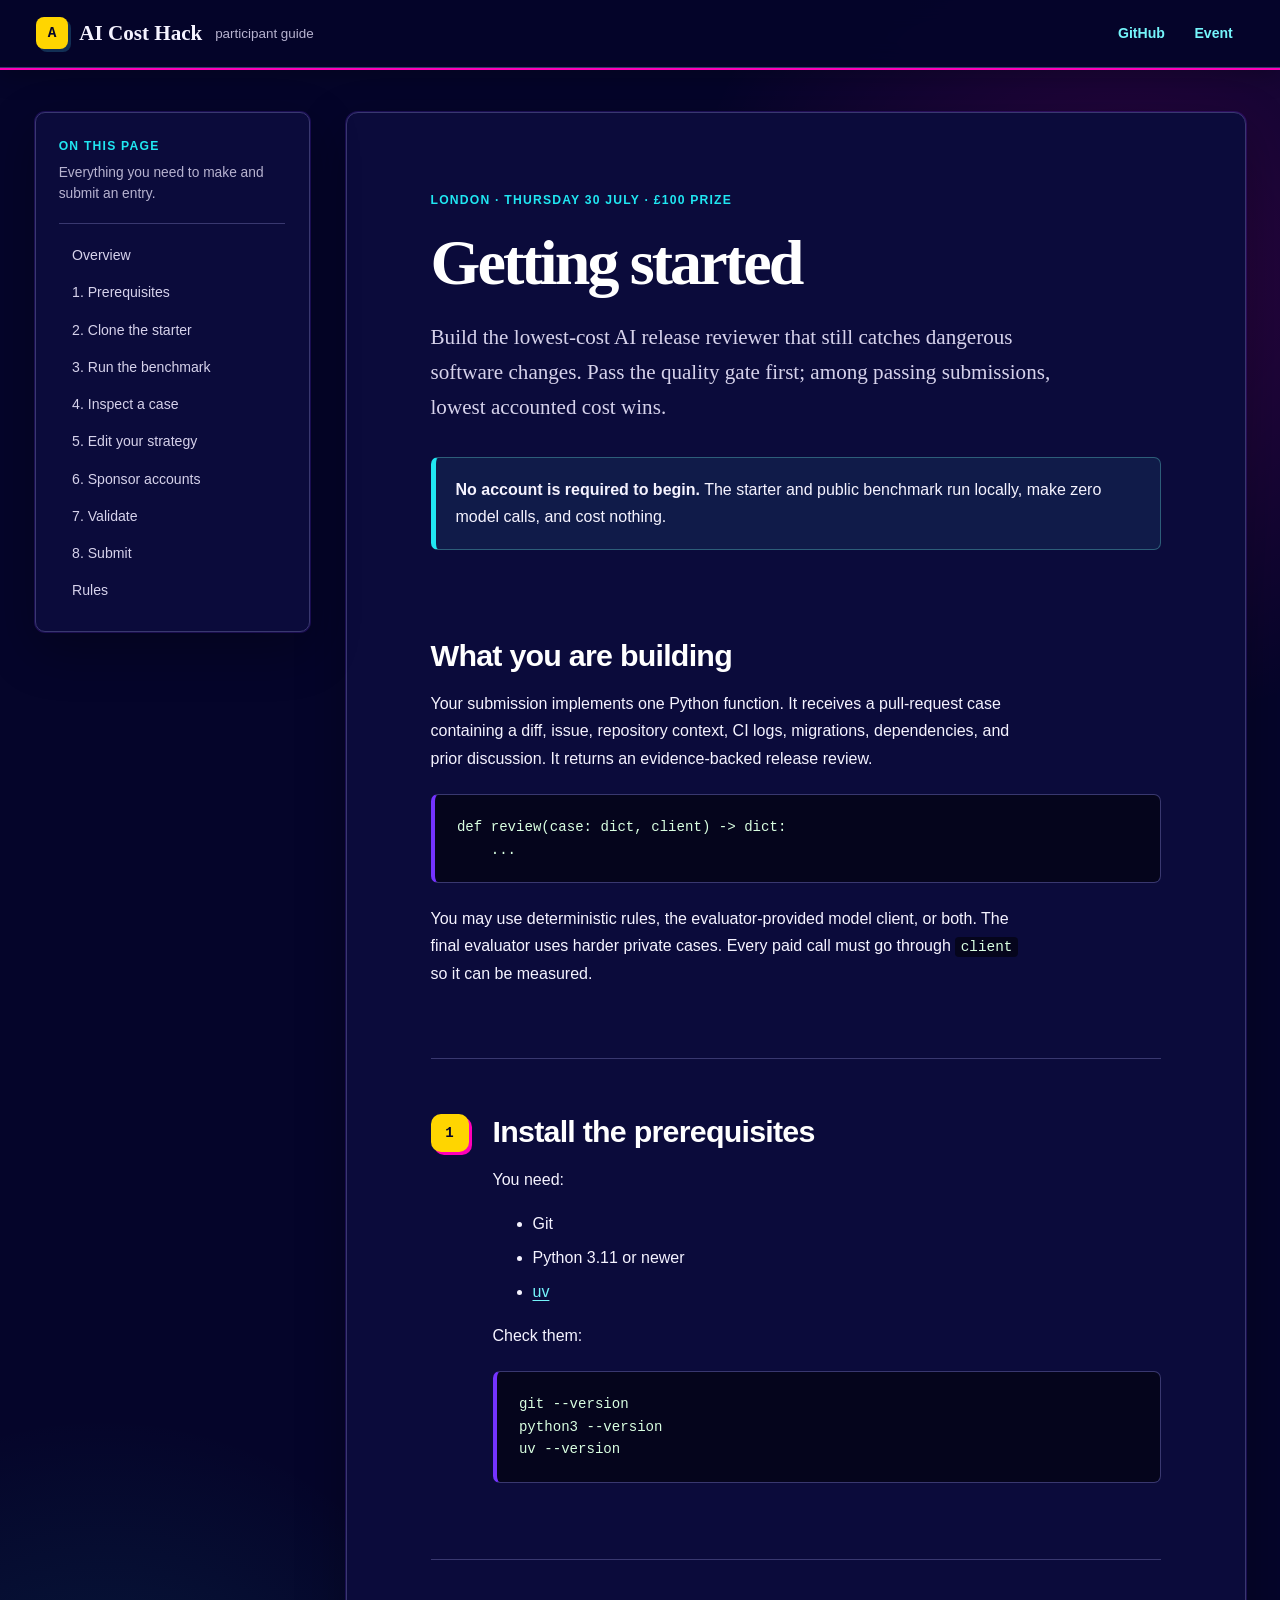
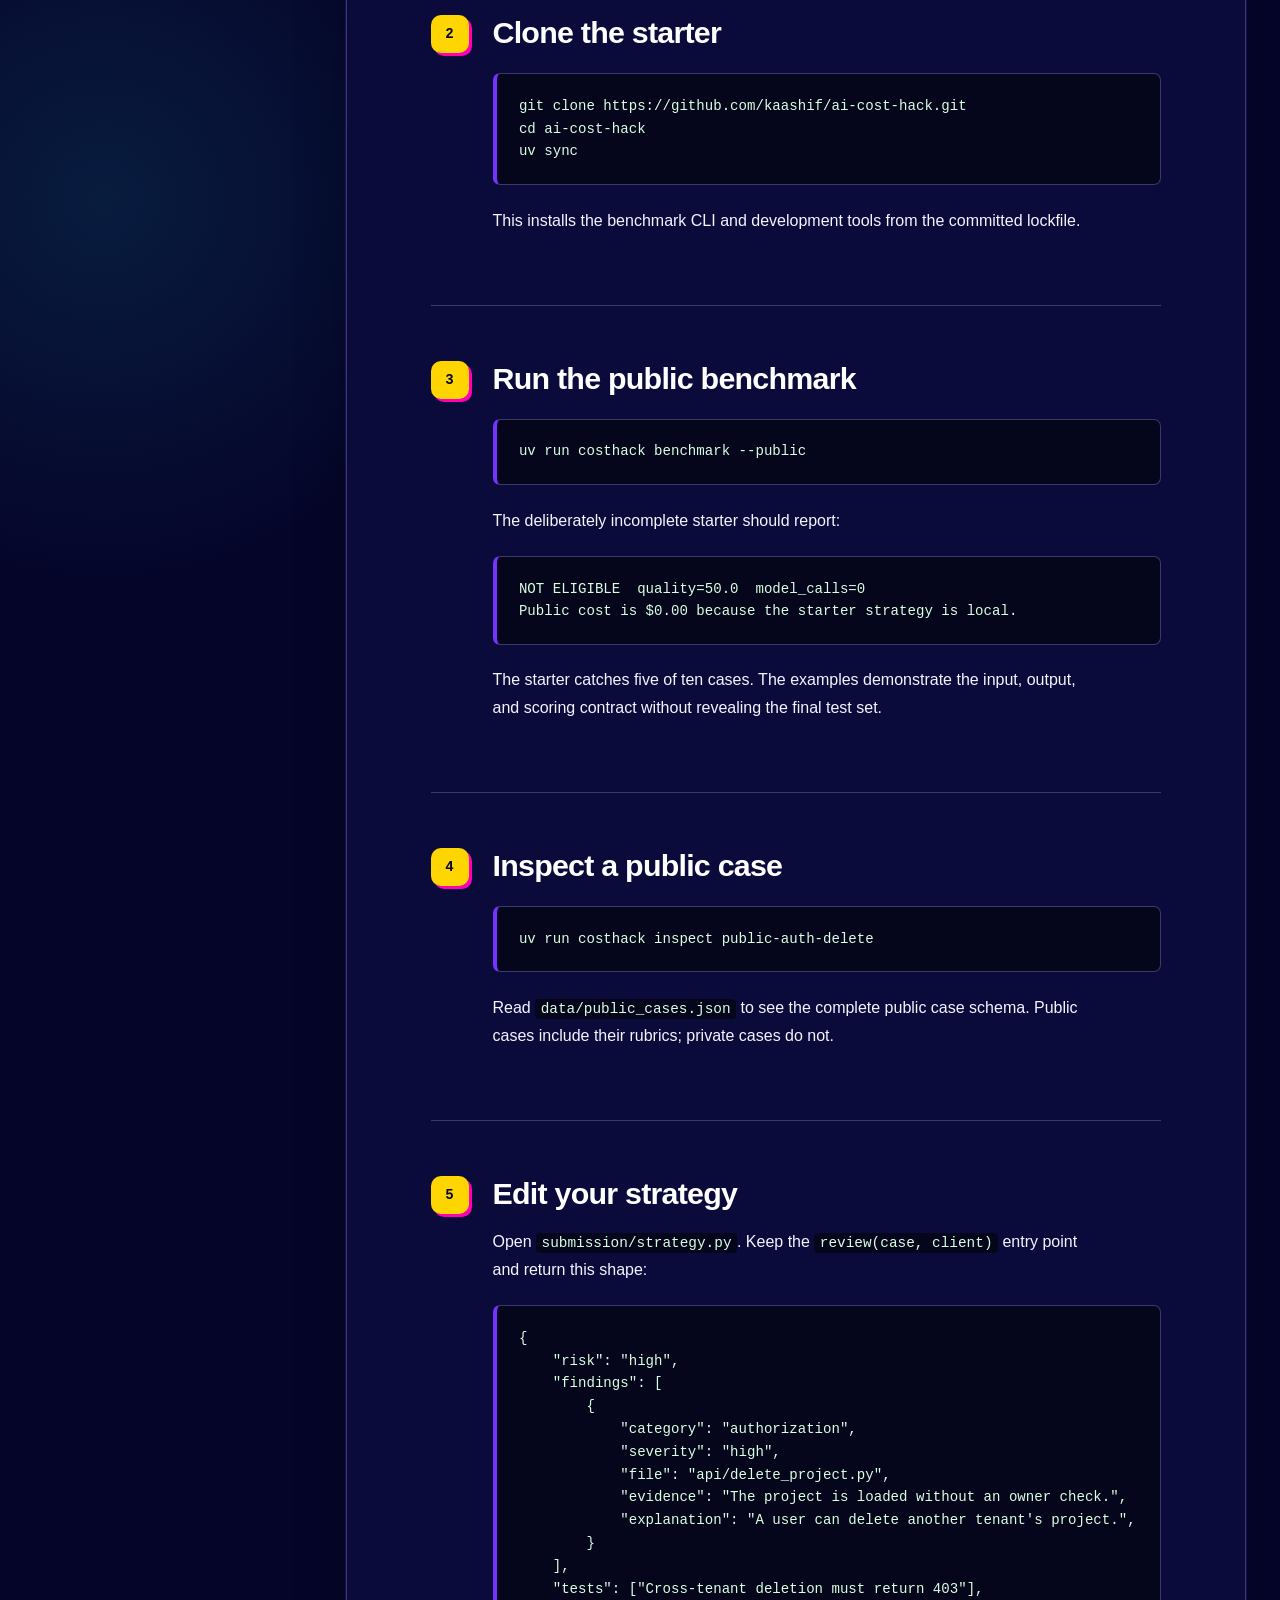
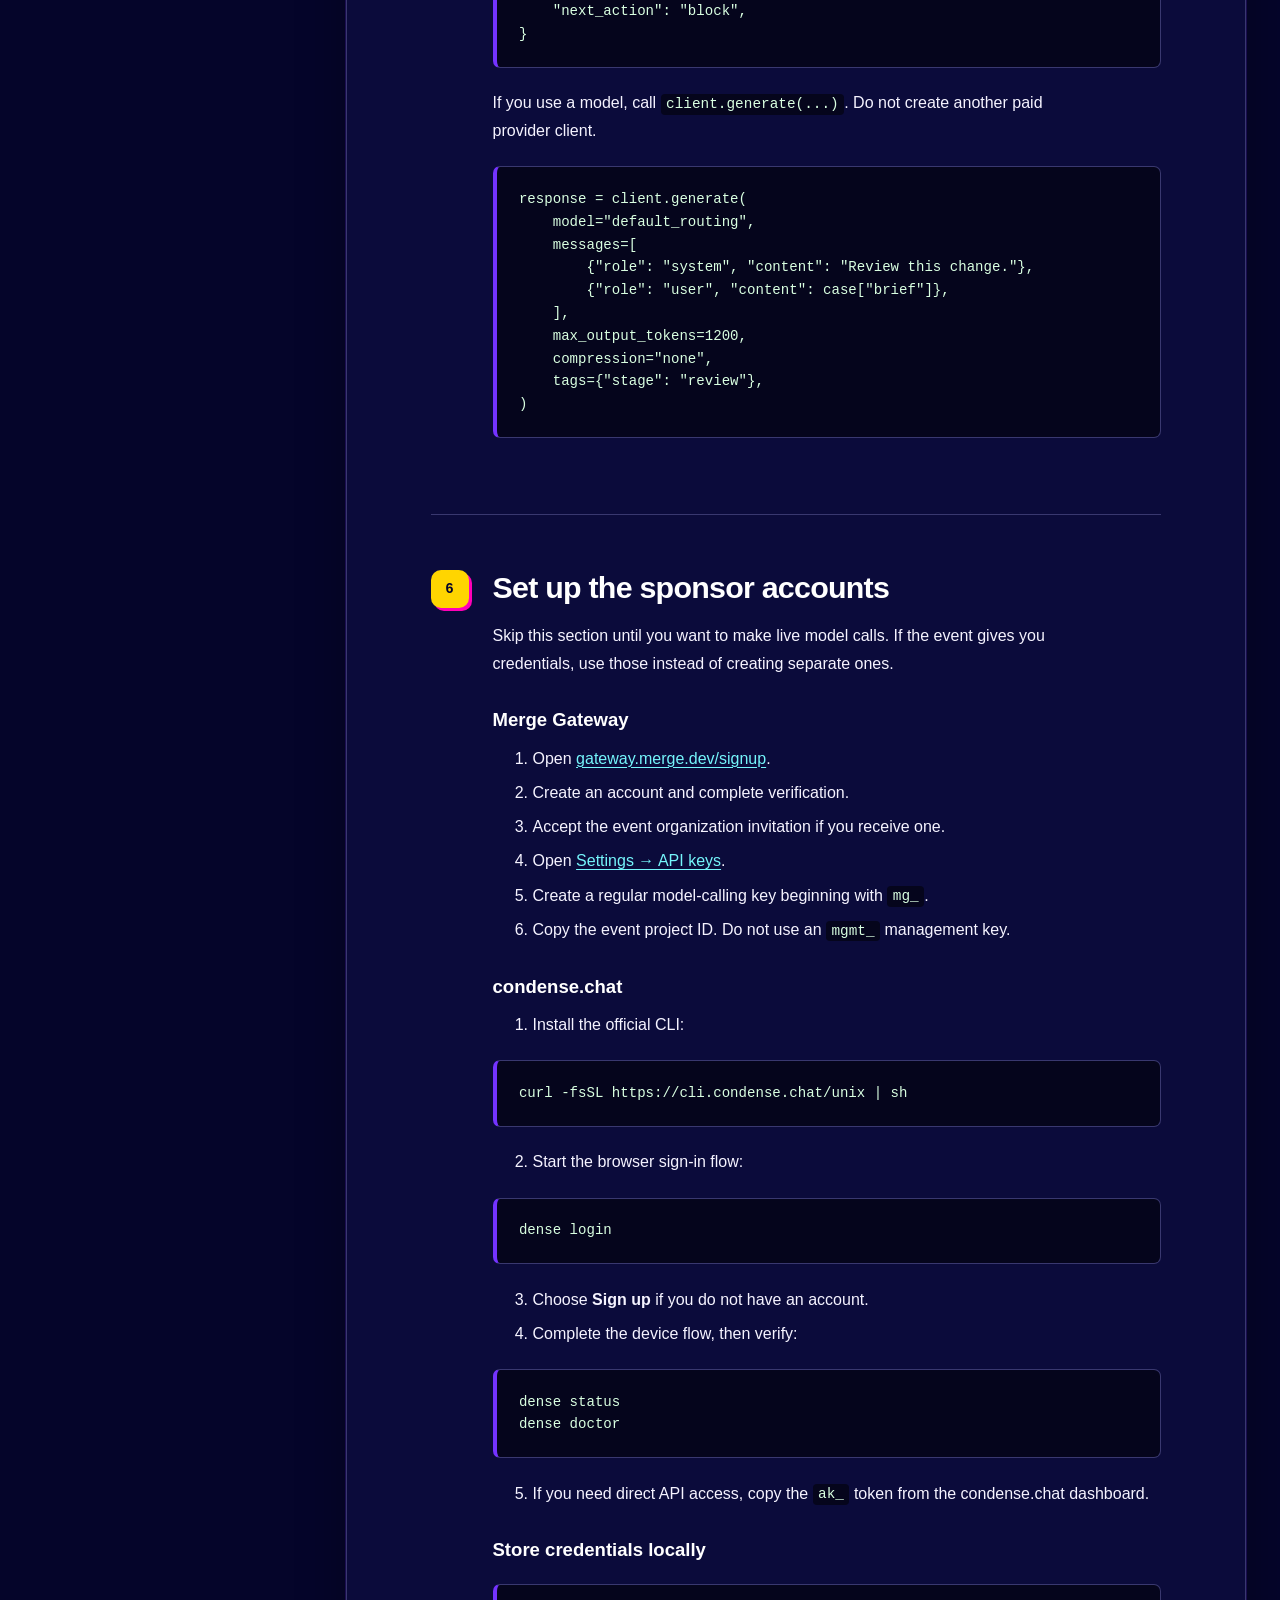
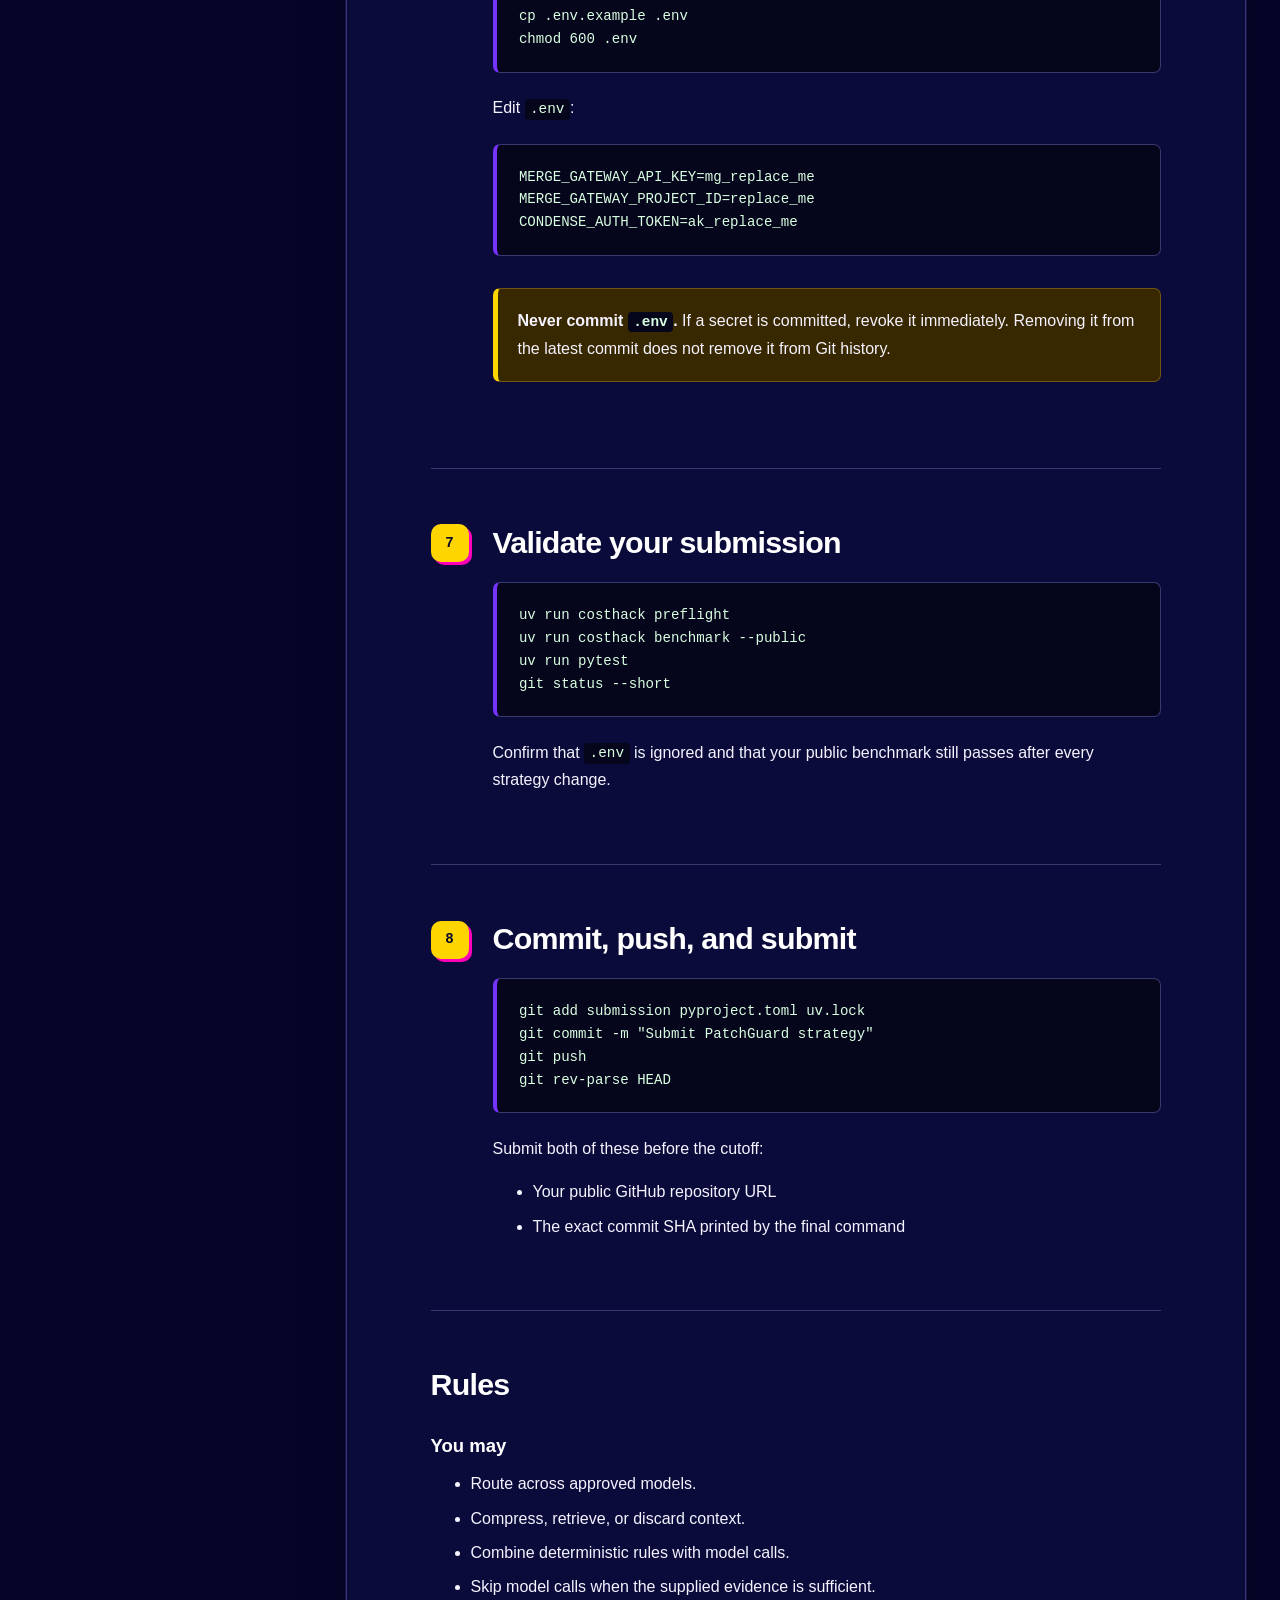
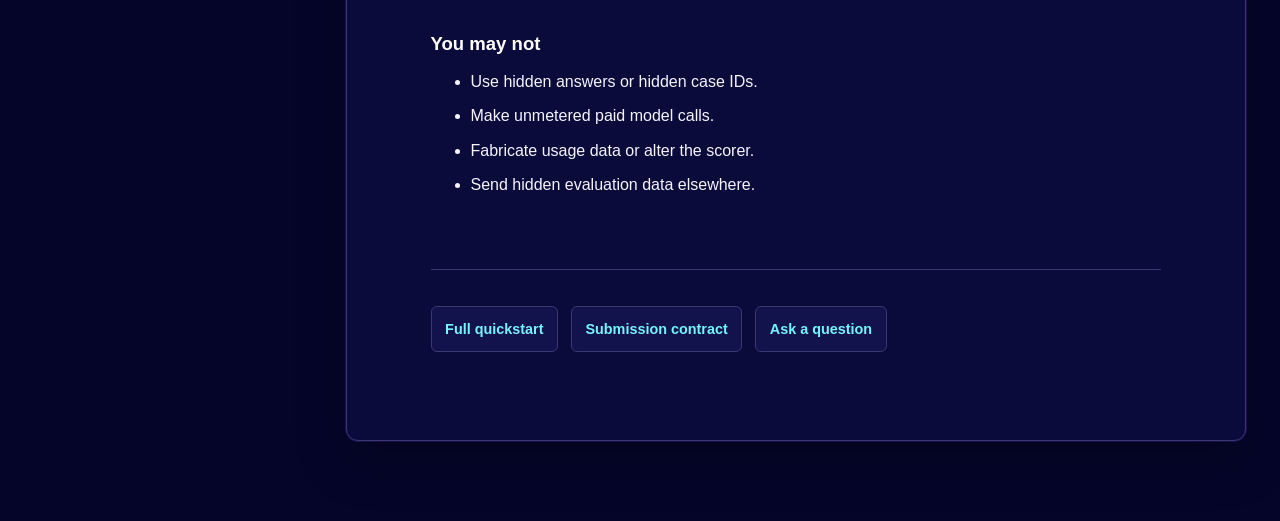
==== index.html @ 80c1c44a "Describe ten-case public benchmark" ====
<!doctype html>
<html lang="en">
  <head>
    <meta charset="utf-8" />
    <meta name="viewport" content="width=device-width, initial-scale=1" />
    <meta
      name="description"
      content="Step-by-step setup guide for the London AI Cost Hack."
    />
    <title>Getting started · AI Cost Hack</title>
    <link rel="stylesheet" href="styles.css" />
  </head>
  <body>
    <a class="skip-link" href="#content">Skip to content</a>

    <header class="site-header">
      <a class="site-title" href="#top">
        <span class="logo-mark" aria-hidden="true">A</span>
        AI Cost Hack
      </a>
      <span class="site-subtitle">participant guide</span>
      <nav aria-label="External links">
        <a href="https://github.com/kaashif/ai-cost-hack">GitHub</a>
        <a href="https://luma.com/i29x7bkv">Event</a>
      </nav>
    </header>

    <div class="docs-layout" id="top">
      <aside class="sidebar">
        <p class="sidebar-title">On this page</p>
        <p class="sidebar-summary">Everything you need to make and submit an entry.</p>
        <nav aria-label="Guide sections">
          <a href="#overview">Overview</a>
          <a href="#prerequisites">1. Prerequisites</a>
          <a href="#clone">2. Clone the starter</a>
          <a href="#benchmark">3. Run the benchmark</a>
          <a href="#inspect">4. Inspect a case</a>
          <a href="#strategy">5. Edit your strategy</a>
          <a href="#accounts">6. Sponsor accounts</a>
          <a href="#validate">7. Validate</a>
          <a href="#submit">8. Submit</a>
          <a href="#rules">Rules</a>
        </nav>
      </aside>

      <main id="content">
        <article>
          <p class="eyebrow">London · Thursday 30 July · £100 prize</p>
          <h1>Getting started</h1>
          <p class="lead">
            Build the lowest-cost AI release reviewer that still catches dangerous
            software changes. Pass the quality gate first; among passing submissions,
            lowest accounted cost wins.
          </p>

          <div class="note">
            <strong>No account is required to begin.</strong>
            The starter and public benchmark run locally, make zero model calls, and cost
            nothing.
          </div>

          <section id="overview">
            <h2>What you are building</h2>
            <p>
              Your submission implements one Python function. It receives a pull-request
              case containing a diff, issue, repository context, CI logs, migrations,
              dependencies, and prior discussion. It returns an evidence-backed release
              review.
            </p>
            <pre><code>def review(case: dict, client) -&gt; dict:
    ...</code></pre>
            <p>
              You may use deterministic rules, the evaluator-provided model client, or
              both. The final evaluator uses harder private cases. Every paid call must
              go through <code>client</code> so it can be measured.
            </p>
          </section>

          <section id="prerequisites" class="step">
            <span class="step-number">1</span>
            <div>
              <h2>Install the prerequisites</h2>
              <p>You need:</p>
              <ul>
                <li>Git</li>
                <li>Python 3.11 or newer</li>
                <li><a href="https://docs.astral.sh/uv/">uv</a></li>
              </ul>
              <p>Check them:</p>
              <pre><code>git --version
python3 --version
uv --version</code></pre>
            </div>
          </section>

          <section id="clone" class="step">
            <span class="step-number">2</span>
            <div>
              <h2>Clone the starter</h2>
              <pre><code>git clone https://github.com/kaashif/ai-cost-hack.git
cd ai-cost-hack
uv sync</code></pre>
              <p>
                This installs the benchmark CLI and development tools from the committed
                lockfile.
              </p>
            </div>
          </section>

          <section id="benchmark" class="step">
            <span class="step-number">3</span>
            <div>
              <h2>Run the public benchmark</h2>
              <pre><code>uv run costhack benchmark --public</code></pre>
              <p>The deliberately incomplete starter should report:</p>
              <pre><code>NOT ELIGIBLE  quality=50.0  model_calls=0
Public cost is $0.00 because the starter strategy is local.</code></pre>
              <p>
                The starter catches five of ten cases. The examples demonstrate the
                input, output, and scoring contract without revealing the final test set.
              </p>
            </div>
          </section>

          <section id="inspect" class="step">
            <span class="step-number">4</span>
            <div>
              <h2>Inspect a public case</h2>
              <pre><code>uv run costhack inspect public-auth-delete</code></pre>
              <p>
                Read <code>data/public_cases.json</code> to see the complete public case
                schema. Public cases include their rubrics; private cases do not.
              </p>
            </div>
          </section>

          <section id="strategy" class="step">
            <span class="step-number">5</span>
            <div>
              <h2>Edit your strategy</h2>
              <p>
                Open <code>submission/strategy.py</code>. Keep the
                <code>review(case, client)</code> entry point and return this shape:
              </p>
              <pre><code>{
    "risk": "high",
    "findings": [
        {
            "category": "authorization",
            "severity": "high",
            "file": "api/delete_project.py",
            "evidence": "The project is loaded without an owner check.",
            "explanation": "A user can delete another tenant's project.",
        }
    ],
    "tests": ["Cross-tenant deletion must return 403"],
    "next_action": "block",
}</code></pre>
              <p>
                If you use a model, call <code>client.generate(...)</code>. Do not create
                another paid provider client.
              </p>
              <pre><code>response = client.generate(
    model="default_routing",
    messages=[
        {"role": "system", "content": "Review this change."},
        {"role": "user", "content": case["brief"]},
    ],
    max_output_tokens=1200,
    compression="none",
    tags={"stage": "review"},
)</code></pre>
            </div>
          </section>

          <section id="accounts" class="step">
            <span class="step-number">6</span>
            <div>
              <h2>Set up the sponsor accounts</h2>
              <p>
                Skip this section until you want to make live model calls. If the event
                gives you credentials, use those instead of creating separate ones.
              </p>

              <h3>Merge Gateway</h3>
              <ol>
                <li>
                  Open
                  <a href="https://gateway.merge.dev/signup">gateway.merge.dev/signup</a>.
                </li>
                <li>Create an account and complete verification.</li>
                <li>Accept the event organization invitation if you receive one.</li>
                <li>
                  Open
                  <a href="https://gateway.merge.dev/settings/api-keys"
                    >Settings → API keys</a
                  >.
                </li>
                <li>Create a regular model-calling key beginning with <code>mg_</code>.</li>
                <li>
                  Copy the event project ID. Do not use an <code>mgmt_</code> management
                  key.
                </li>
              </ol>

              <h3>condense.chat</h3>
              <ol>
                <li>Install the official CLI:</li>
              </ol>
              <pre><code>curl -fsSL https://cli.condense.chat/unix | sh</code></pre>
              <ol start="2">
                <li>Start the browser sign-in flow:</li>
              </ol>
              <pre><code>dense login</code></pre>
              <ol start="3">
                <li>Choose <strong>Sign up</strong> if you do not have an account.</li>
                <li>Complete the device flow, then verify:</li>
              </ol>
              <pre><code>dense status
dense doctor</code></pre>
              <ol start="5">
                <li>
                  If you need direct API access, copy the <code>ak_</code> token from the
                  condense.chat dashboard.
                </li>
              </ol>

              <h3>Store credentials locally</h3>
              <pre><code>cp .env.example .env
chmod 600 .env</code></pre>
              <p>Edit <code>.env</code>:</p>
              <pre><code>MERGE_GATEWAY_API_KEY=mg_replace_me
MERGE_GATEWAY_PROJECT_ID=replace_me
CONDENSE_AUTH_TOKEN=ak_replace_me</code></pre>
              <div class="warning">
                <strong>Never commit <code>.env</code>.</strong>
                If a secret is committed, revoke it immediately. Removing it from the
                latest commit does not remove it from Git history.
              </div>
            </div>
          </section>

          <section id="validate" class="step">
            <span class="step-number">7</span>
            <div>
              <h2>Validate your submission</h2>
              <pre><code>uv run costhack preflight
uv run costhack benchmark --public
uv run pytest
git status --short</code></pre>
              <p>
                Confirm that <code>.env</code> is ignored and that your public benchmark
                still passes after every strategy change.
              </p>
            </div>
          </section>

          <section id="submit" class="step">
            <span class="step-number">8</span>
            <div>
              <h2>Commit, push, and submit</h2>
              <pre><code>git add submission pyproject.toml uv.lock
git commit -m "Submit PatchGuard strategy"
git push
git rev-parse HEAD</code></pre>
              <p>Submit both of these before the cutoff:</p>
              <ul>
                <li>Your public GitHub repository URL</li>
                <li>The exact commit SHA printed by the final command</li>
              </ul>
            </div>
          </section>

          <section id="rules">
            <h2>Rules</h2>
            <h3>You may</h3>
            <ul>
              <li>Route across approved models.</li>
              <li>Compress, retrieve, or discard context.</li>
              <li>Combine deterministic rules with model calls.</li>
              <li>Skip model calls when the supplied evidence is sufficient.</li>
            </ul>
            <h3>You may not</h3>
            <ul>
              <li>Use hidden answers or hidden case IDs.</li>
              <li>Make unmetered paid model calls.</li>
              <li>Fabricate usage data or alter the scorer.</li>
              <li>Send hidden evaluation data elsewhere.</li>
            </ul>
          </section>

          <nav class="next-links" aria-label="Further documentation">
            <a href="https://github.com/kaashif/ai-cost-hack/blob/main/QUICKSTART.md">
              Full quickstart
            </a>
            <a
              href="https://github.com/kaashif/ai-cost-hack/blob/main/docs/submission-contract.md"
            >
              Submission contract
            </a>
            <a href="https://github.com/kaashif/ai-cost-hack/issues">Ask a question</a>
          </nav>
        </article>
      </main>
    </div>
  </body>
</html>
---- styles.css ----
:root {
  --canvas: #05052a;
  --surface: #0b0b3b;
  --surface-soft: #12124d;
  --text: #f5f3ff;
  --muted: #b7b3d0;
  --line: #39386f;
  --accent: #20e7f2;
  --accent-dark: #75f5fb;
  --accent-soft: #122f55;
  --code: #05051c;
  --note: #101b49;
  --note-line: #20e7f2;
  --warning: #382800;
  --warning-line: #ffd500;
  --yellow: #ffd500;
  --pink: #ff00b8;
  --purple: #7433ff;
  --shadow: 0 0 0 1px rgba(116, 51, 255, 0.2), 0 18px 50px rgba(0, 0, 0, 0.28);
}

* {
  box-sizing: border-box;
}

html {
  scroll-behavior: smooth;
}

body {
  margin: 0;
  color: var(--text);
  background:
    radial-gradient(circle at 88% 4%, rgba(255, 0, 184, 0.16), transparent 28rem),
    radial-gradient(circle at 8% 26%, rgba(32, 231, 242, 0.1), transparent 24rem),
    var(--canvas);
  font-family:
    Inter, ui-sans-serif, -apple-system, BlinkMacSystemFont, "Segoe UI", Helvetica, Arial,
    sans-serif;
  font-size: 16px;
  line-height: 1.72;
}

a {
  color: var(--accent-dark);
  text-decoration-thickness: 1px;
  text-underline-offset: 0.2em;
}

a:hover,
a:focus-visible {
  color: var(--accent);
}

code,
pre {
  font-family: "SFMono-Regular", Consolas, "Liberation Mono", Menlo, monospace;
}

code {
  padding: 0.14rem 0.34rem;
  color: #d9ffe1;
  background: var(--code);
  border-radius: 4px;
  font-size: 0.9em;
}

pre {
  max-width: 100%;
  margin: 1.35rem 0;
  padding: 1.3rem 1.4rem;
  overflow: auto;
  color: #d9ffe1;
  background: var(--code);
  border: 1px solid var(--line);
  border-left: 4px solid var(--purple);
  border-radius: 7px;
  font-size: 0.88rem;
  line-height: 1.62;
}

pre code {
  padding: 0;
  color: inherit;
  background: transparent;
  font-size: inherit;
}

h1,
h2,
h3 {
  color: white;
  line-height: 1.22;
  font-weight: 700;
}

h1 {
  margin: 0 0 1.15rem;
  font-family: Georgia, "Times New Roman", serif;
  font-size: clamp(2.7rem, 5vw, 4.15rem);
  letter-spacing: -0.045em;
}

h2 {
  margin: 0 0 1rem;
  font-size: clamp(1.55rem, 2.5vw, 1.9rem);
  letter-spacing: -0.025em;
}

h3 {
  margin: 2rem 0 0.75rem;
  font-size: 1.16rem;
}

p,
ul,
ol {
  margin-top: 0.8rem;
  margin-bottom: 1rem;
}

li + li {
  margin-top: 0.42rem;
}

.skip-link {
  position: fixed;
  top: -5rem;
  left: 1rem;
  z-index: 30;
  padding: 0.7rem 1rem;
  color: white;
  background: var(--purple);
  border-radius: 0 0 6px 6px;
}

.skip-link:focus {
  top: 0;
}

.site-header {
  position: sticky;
  top: 0;
  z-index: 20;
  display: flex;
  align-items: center;
  min-height: 68px;
  padding: 0 2.25rem;
  background: rgba(5, 5, 42, 0.94);
  border-bottom: 1px solid var(--line);
  box-shadow: 0 2px 0 var(--pink), 0 8px 24px rgba(0, 0, 0, 0.24);
  backdrop-filter: blur(12px);
}

.site-title {
  display: inline-flex;
  align-items: center;
  gap: 0.7rem;
  color: var(--text);
  font-family: Georgia, "Times New Roman", serif;
  font-size: 1.32rem;
  font-weight: 700;
  text-decoration: none;
}

.logo-mark {
  display: grid;
  place-items: center;
  width: 32px;
  height: 32px;
  color: var(--canvas);
  background: var(--yellow);
  border-radius: 8px;
  font-family: "SFMono-Regular", Consolas, monospace;
  font-size: 0.9rem;
  box-shadow: 3px 3px 0 var(--accent-soft);
}

.site-subtitle {
  margin-left: 0.8rem;
  color: var(--muted);
  font-size: 0.84rem;
}

.site-header nav {
  display: flex;
  gap: 0.45rem;
  margin-left: auto;
}

.site-header nav a {
  padding: 0.45rem 0.7rem;
  border-radius: 6px;
  font-size: 0.88rem;
  font-weight: 600;
  text-decoration: none;
}

.site-header nav a:hover,
.site-header nav a:focus-visible {
  background: var(--accent-soft);
}

.docs-layout {
  display: grid;
  grid-template-columns: 275px minmax(0, 900px);
  justify-content: center;
  align-items: start;
  gap: 2.25rem;
  width: min(100% - 4rem, 1280px);
  margin: 0 auto;
  padding: 2.75rem 0 5rem;
}

.sidebar {
  position: sticky;
  top: 96px;
  padding: 1.45rem;
  overflow: hidden;
  background: var(--surface);
  border: 1px solid var(--line);
  border-radius: 10px;
  box-shadow: var(--shadow);
}

.sidebar-title {
  margin: 0;
  color: var(--accent);
  font-size: 0.76rem;
  font-weight: 800;
  letter-spacing: 0.1em;
  text-transform: uppercase;
}

.sidebar-summary {
  margin: 0.4rem 0 1.15rem;
  color: var(--muted);
  font-size: 0.86rem;
  line-height: 1.5;
}

.sidebar nav {
  display: grid;
  gap: 0.18rem;
  padding-top: 0.9rem;
  border-top: 1px solid var(--line);
}

.sidebar nav a {
  padding: 0.48rem 0.65rem;
  color: #d6d2eb;
  border-left: 3px solid transparent;
  border-radius: 0 5px 5px 0;
  font-size: 0.88rem;
  line-height: 1.35;
  text-decoration: none;
}

.sidebar nav a:hover,
.sidebar nav a:focus-visible {
  color: white;
  background: var(--accent-soft);
  border-left-color: var(--accent);
}

main {
  min-width: 0;
}

article {
  width: 100%;
  padding: clamp(2.5rem, 6vw, 5rem) clamp(1.75rem, 7vw, 5.25rem) 5.5rem;
  background: var(--surface);
  border: 1px solid var(--line);
  border-radius: 12px;
  box-shadow: var(--shadow);
}

article > p,
article > section > p,
.step > div > p {
  max-width: 68ch;
}

.eyebrow {
  margin: 0 0 0.8rem;
  color: var(--accent);
  font-size: 0.76rem;
  font-weight: 800;
  letter-spacing: 0.1em;
  text-transform: uppercase;
}

.lead {
  max-width: 62ch;
  margin-bottom: 2rem;
  color: #d6d2eb;
  font-family: Georgia, "Times New Roman", serif;
  font-size: clamp(1.15rem, 2vw, 1.32rem);
  line-height: 1.65;
}

.note,
.warning {
  margin: 2rem 0;
  padding: 1.15rem 1.25rem;
  border: 1px solid;
  border-left-width: 5px;
  border-radius: 7px;
}

.note {
  background: var(--note);
  border-color: #2d5e79;
  border-left-color: var(--note-line);
}

.warning {
  background: var(--warning);
  border-color: #6f5510;
  border-left-color: var(--warning-line);
}

section {
  scroll-margin-top: 96px;
  padding: 3.4rem 0;
  border-bottom: 1px solid var(--line);
}

.step {
  display: grid;
  grid-template-columns: 42px minmax(0, 1fr);
  gap: 1.25rem;
}

.step-number {
  display: grid;
  place-items: center;
  width: 38px;
  height: 38px;
  margin-top: 0.05rem;
  color: var(--canvas);
  background: var(--yellow);
  border-radius: 10px;
  font-family: "SFMono-Regular", Consolas, monospace;
  font-size: 0.88rem;
  font-weight: 800;
  box-shadow: 3px 3px 0 var(--pink);
}

.next-links {
  display: flex;
  flex-wrap: wrap;
  gap: 0.8rem;
  padding-top: 2.25rem;
}

.next-links a {
  padding: 0.62rem 0.85rem;
  background: var(--surface-soft);
  border: 1px solid var(--line);
  border-radius: 6px;
  font-size: 0.9rem;
  font-weight: 700;
  text-decoration: none;
}

.next-links a:hover,
.next-links a:focus-visible {
  background: var(--accent-soft);
  border-color: var(--accent);
}

@media (max-width: 900px) {
  .site-header {
    position: static;
    padding: 0 1.25rem;
  }

  .docs-layout {
    display: block;
    width: min(100% - 2rem, 760px);
    padding-top: 1.5rem;
  }

  .sidebar {
    position: static;
    margin-bottom: 1.25rem;
  }

  .sidebar-summary {
    margin-bottom: 0.85rem;
  }

  .sidebar nav {
    grid-template-columns: repeat(2, minmax(0, 1fr));
    gap: 0.25rem 0.75rem;
  }

  article {
    padding-inline: clamp(1.25rem, 7vw, 3.5rem);
  }

  section {
    scroll-margin-top: 16px;
  }
}

@media (max-width: 520px) {
  body {
    font-size: 15px;
  }

  .site-header {
    min-height: 62px;
    padding: 0 1rem;
  }

  .site-subtitle {
    display: none;
  }

  .site-header nav {
    gap: 0.1rem;
  }

  .site-header nav a {
    padding-inline: 0.45rem;
  }

  .docs-layout {
    width: min(100% - 1.25rem, 760px);
    padding-top: 0.65rem;
  }

  .sidebar {
    padding: 1.15rem;
    border-radius: 8px;
  }

  .sidebar nav {
    grid-template-columns: 1fr;
    gap: 0.1rem;
  }

  .sidebar nav a {
    padding-block: 0.42rem;
  }

  article {
    padding: 2.4rem 1.35rem 4rem;
    border-radius: 8px;
  }

  h1 {
    font-size: 2.65rem;
  }

  .step {
    grid-template-columns: 34px minmax(0, 1fr);
    gap: 0.8rem;
  }

  .step-number {
    width: 31px;
    height: 31px;
    border-radius: 8px;
    font-size: 0.78rem;
  }

  section {
    padding: 2.75rem 0;
  }

  pre {
    padding: 1rem;
    font-size: 0.78rem;
  }
}

@media (prefers-reduced-motion: reduce) {
  html {
    scroll-behavior: auto;
  }
}
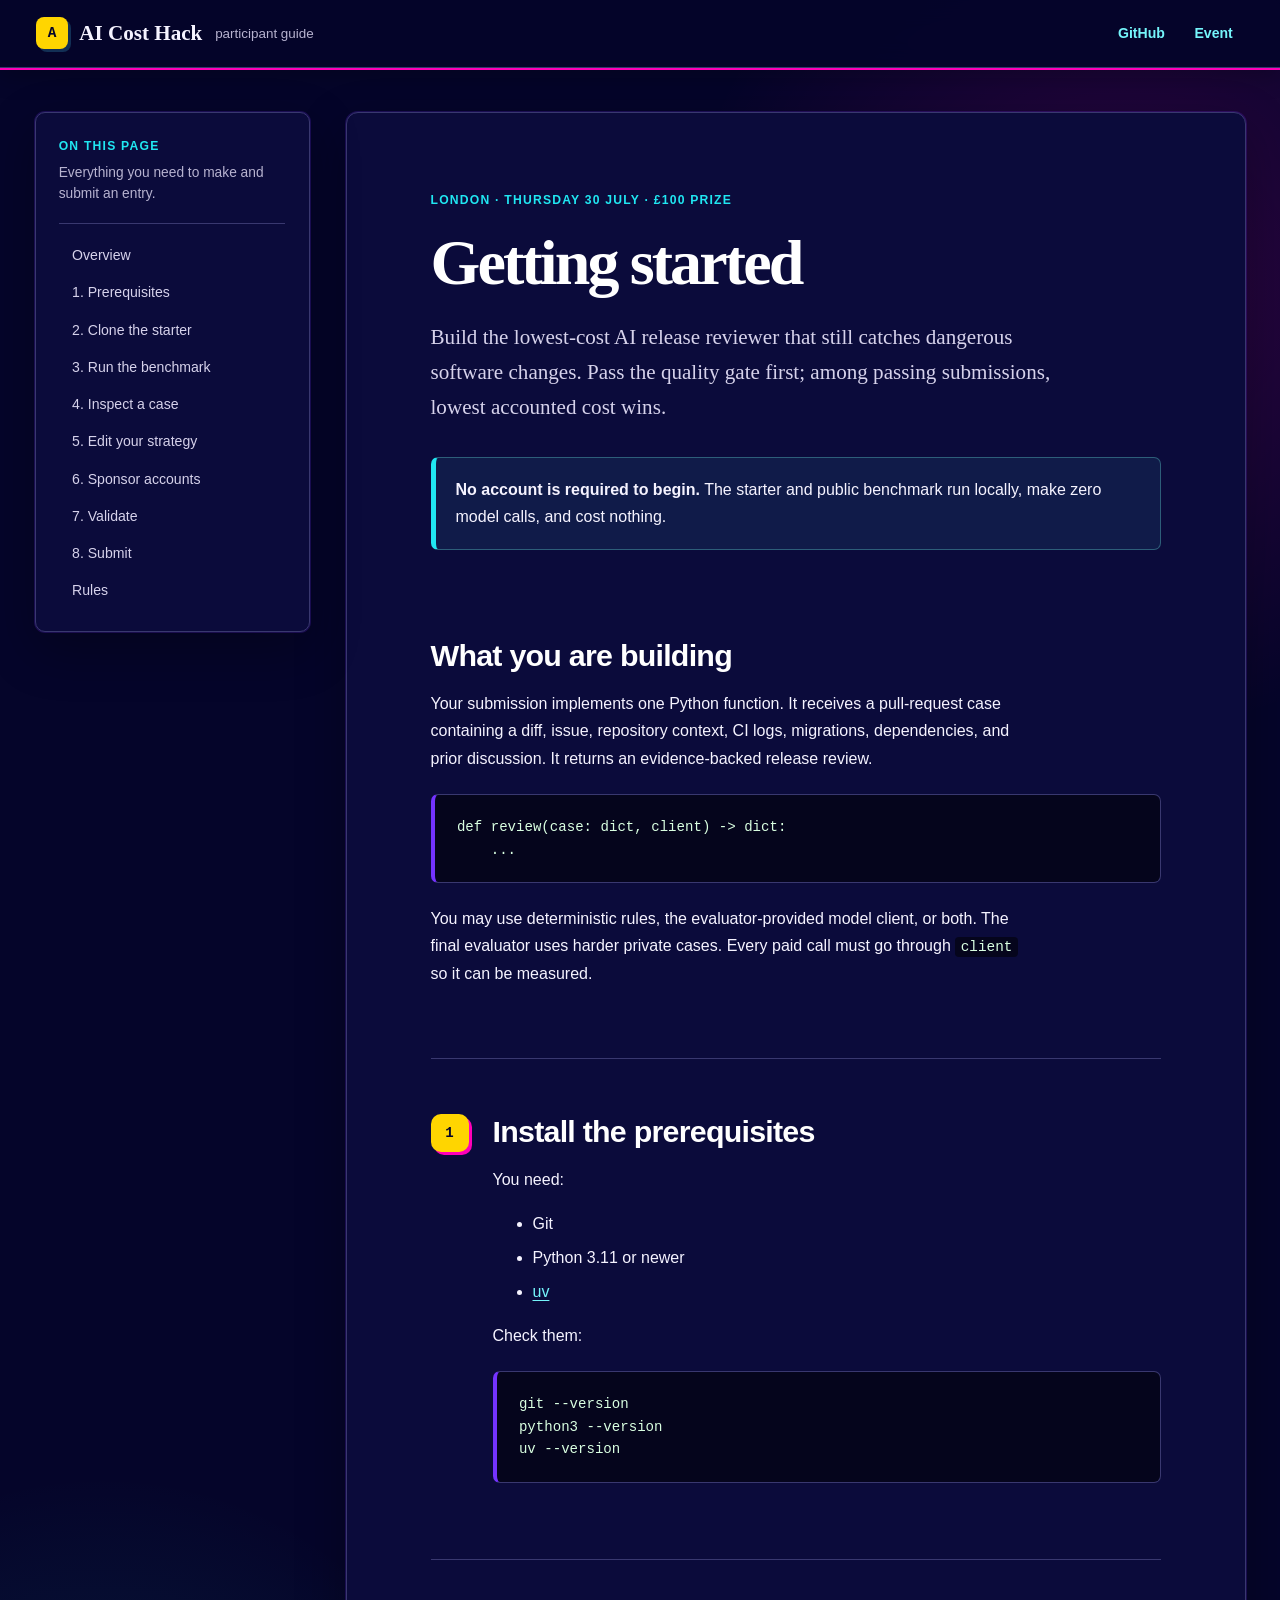
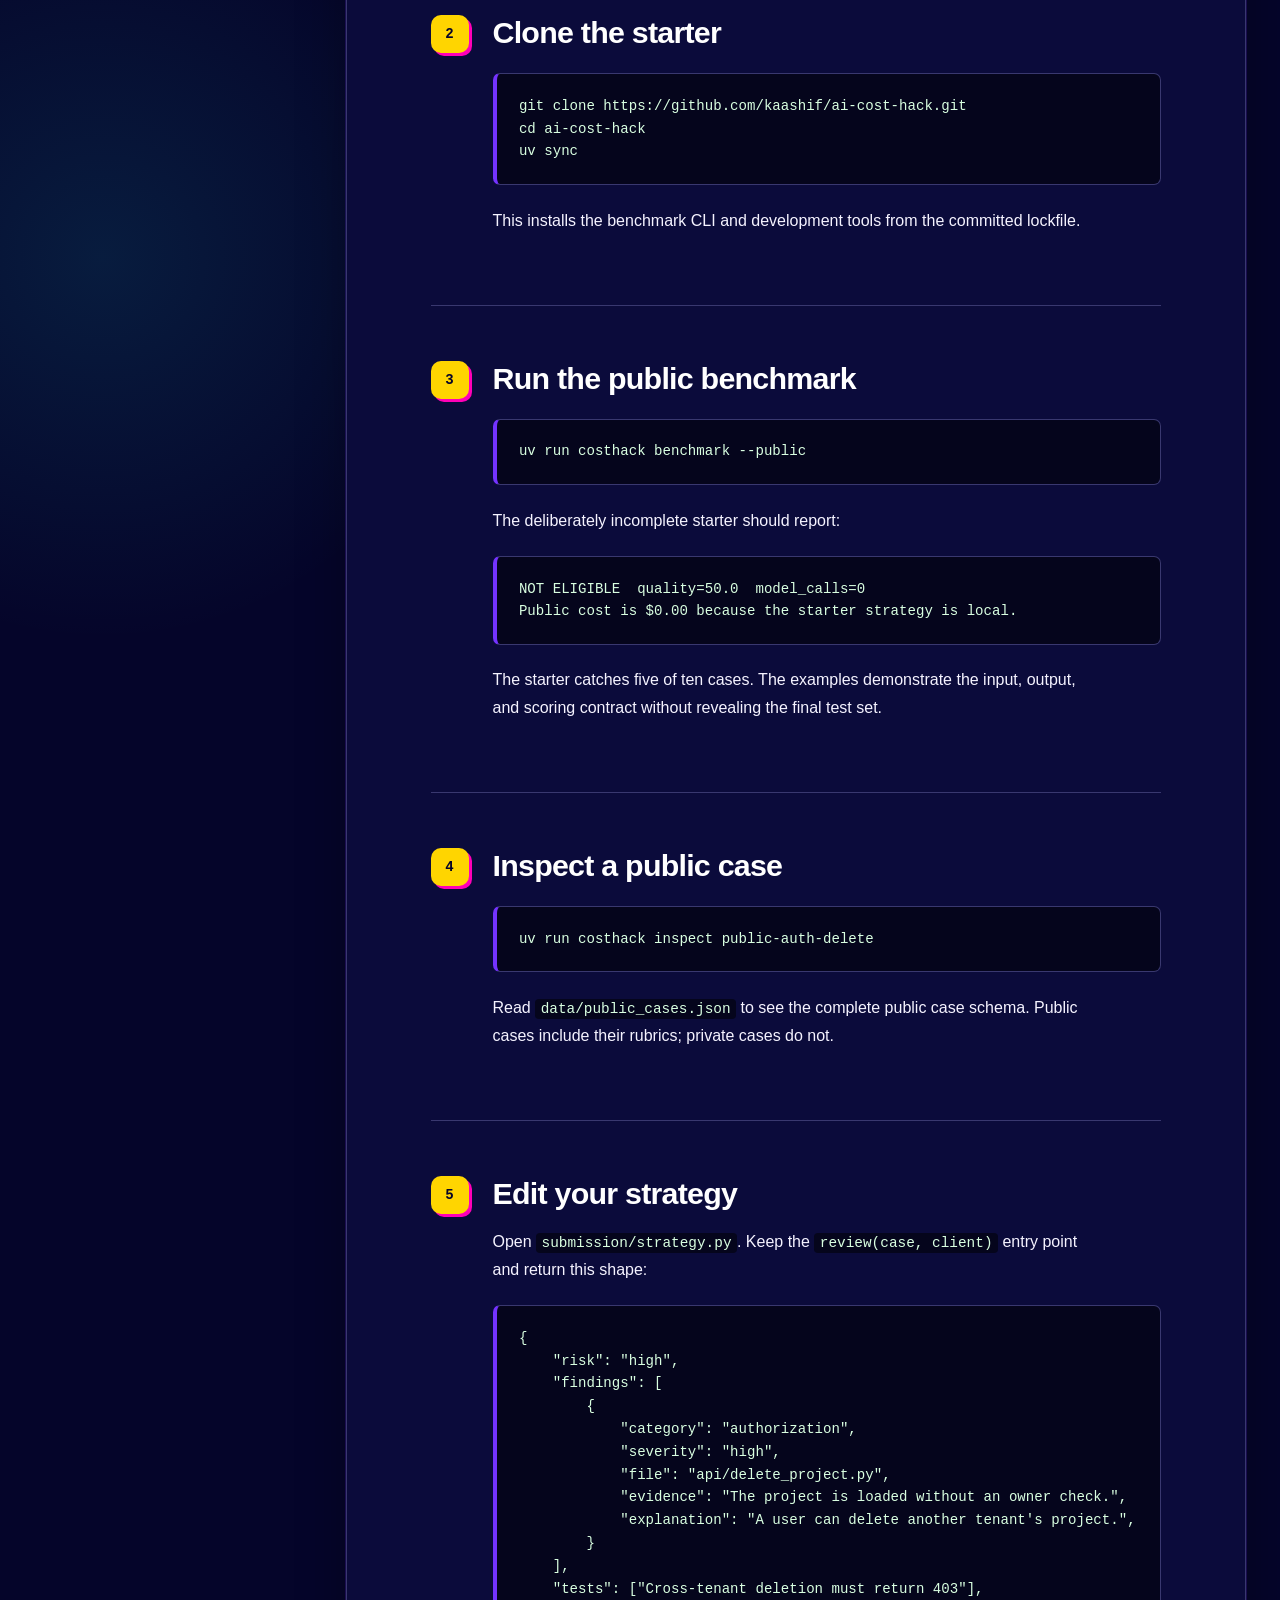
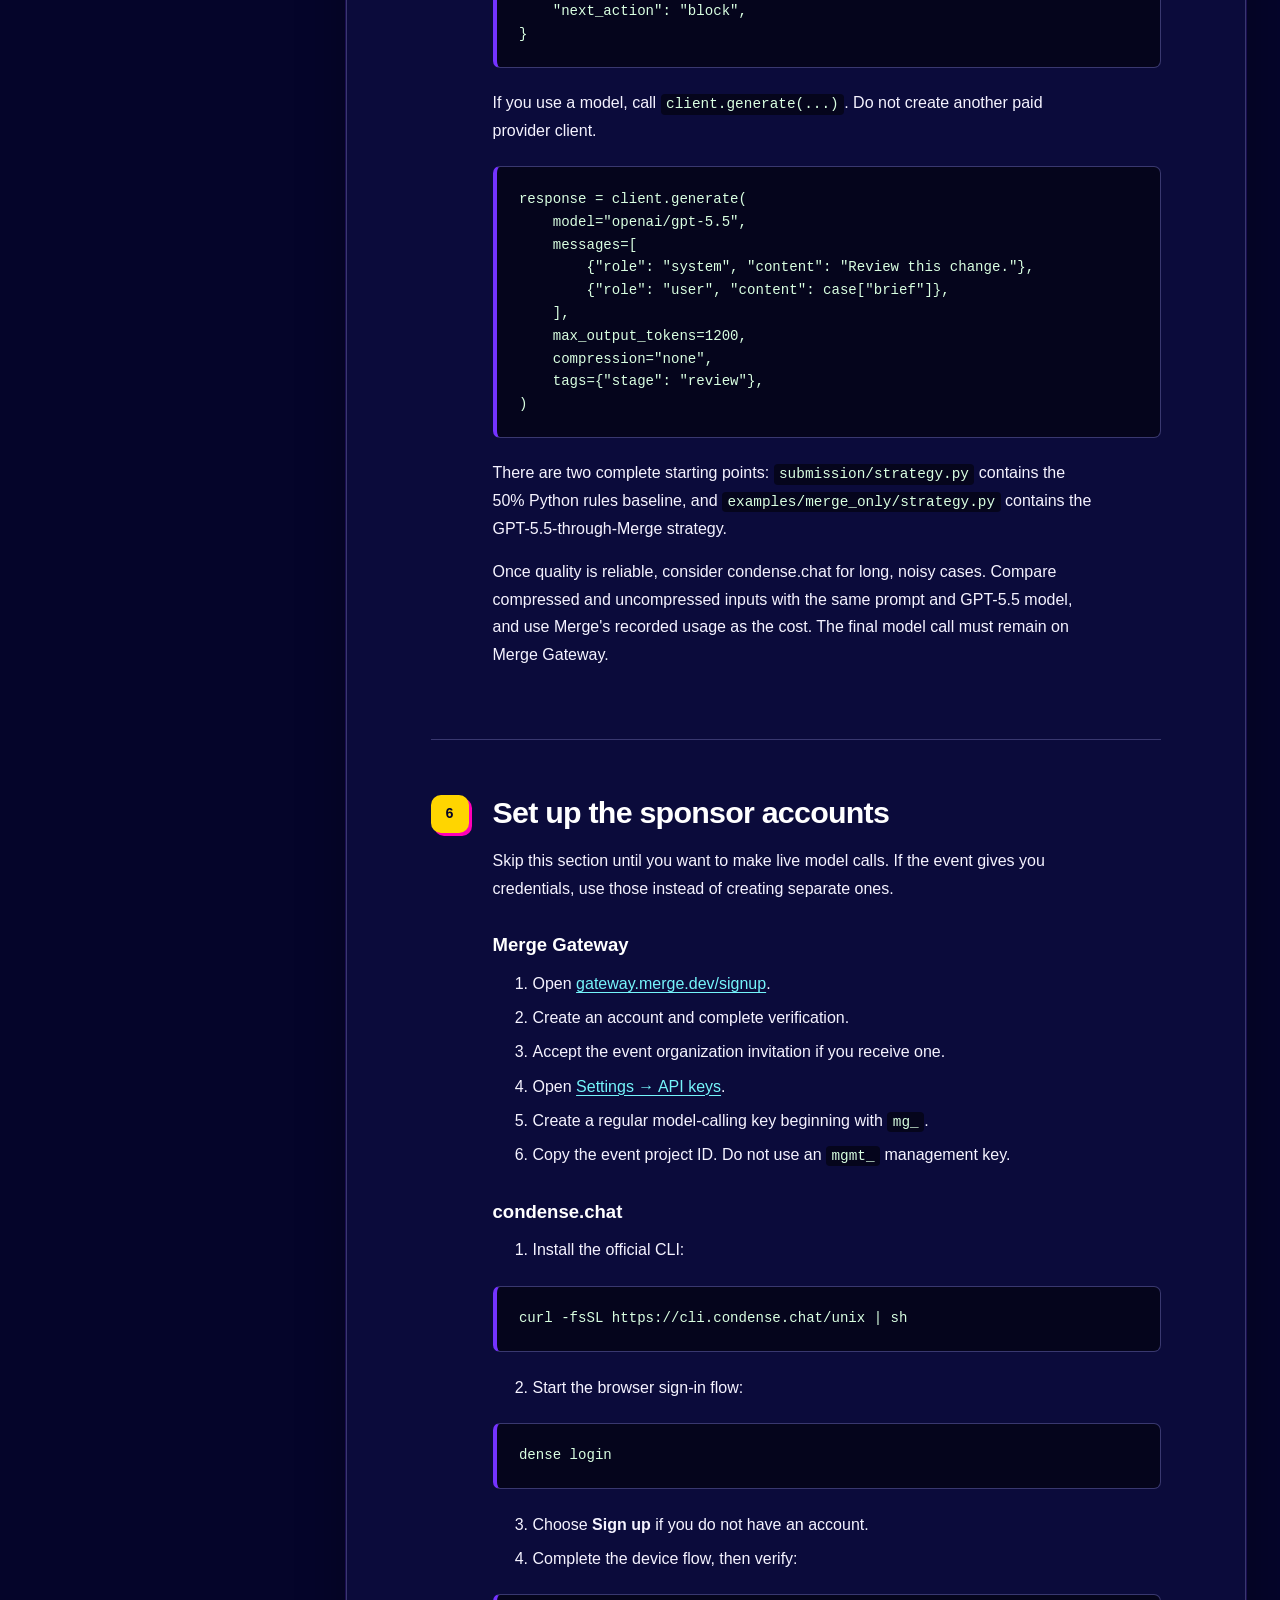
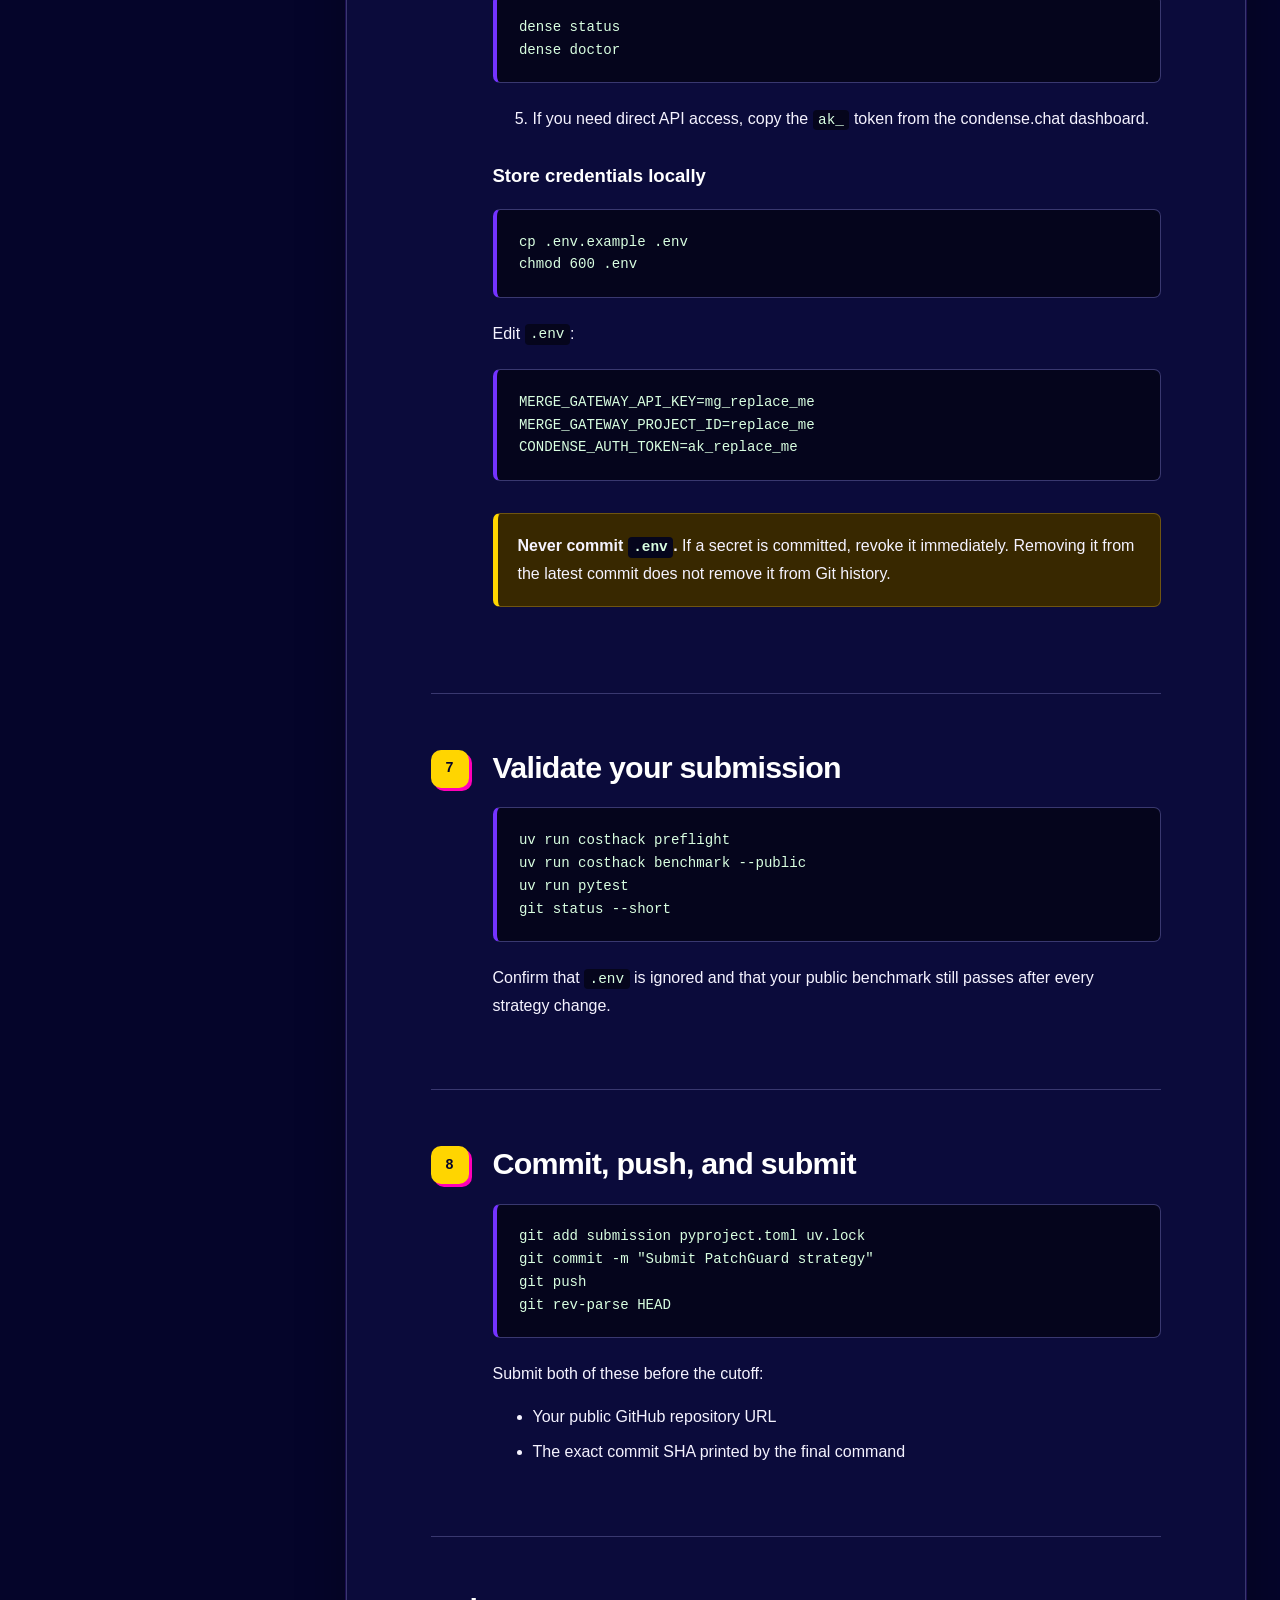
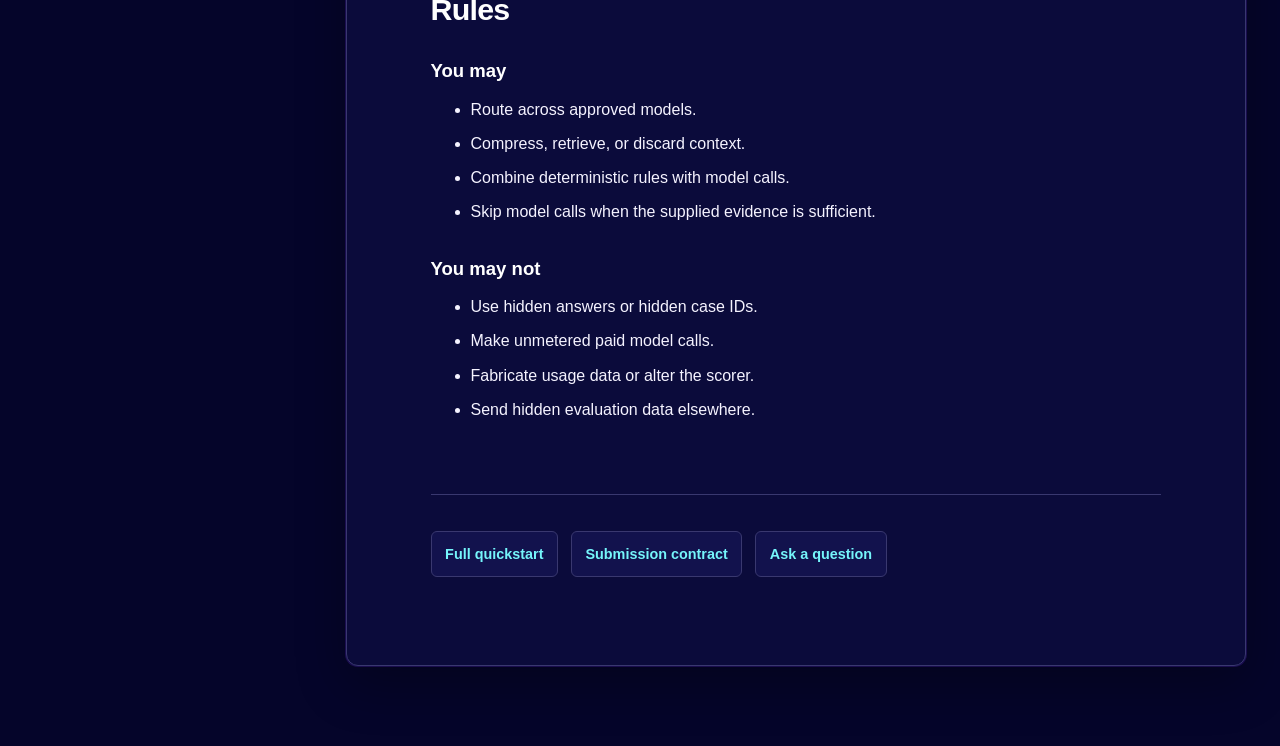
==== commit 9d0f28dc: "Document two supported examples" ====
--- a/index.html
+++ b/index.html
@@ -161,7 +161,7 @@
                 another paid provider client.
               </p>
               <pre><code>response = client.generate(
-    model="default_routing",
+    model="openai/gpt-5.5",
     messages=[
         {"role": "system", "content": "Review this change."},
         {"role": "user", "content": case["brief"]},
@@ -170,6 +170,18 @@
     compression="none",
     tags={"stage": "review"},
 )</code></pre>
+              <p>
+                There are two complete starting points:
+                <code>submission/strategy.py</code> contains the 50% Python rules
+                baseline, and <code>examples/merge_only/strategy.py</code> contains the
+                GPT-5.5-through-Merge strategy.
+              </p>
+              <p>
+                Once quality is reliable, consider condense.chat for long, noisy cases.
+                Compare compressed and uncompressed inputs with the same prompt and
+                GPT-5.5 model, and use Merge's recorded usage as the cost. The final model
+                call must remain on Merge Gateway.
+              </p>
             </div>
           </section>
 
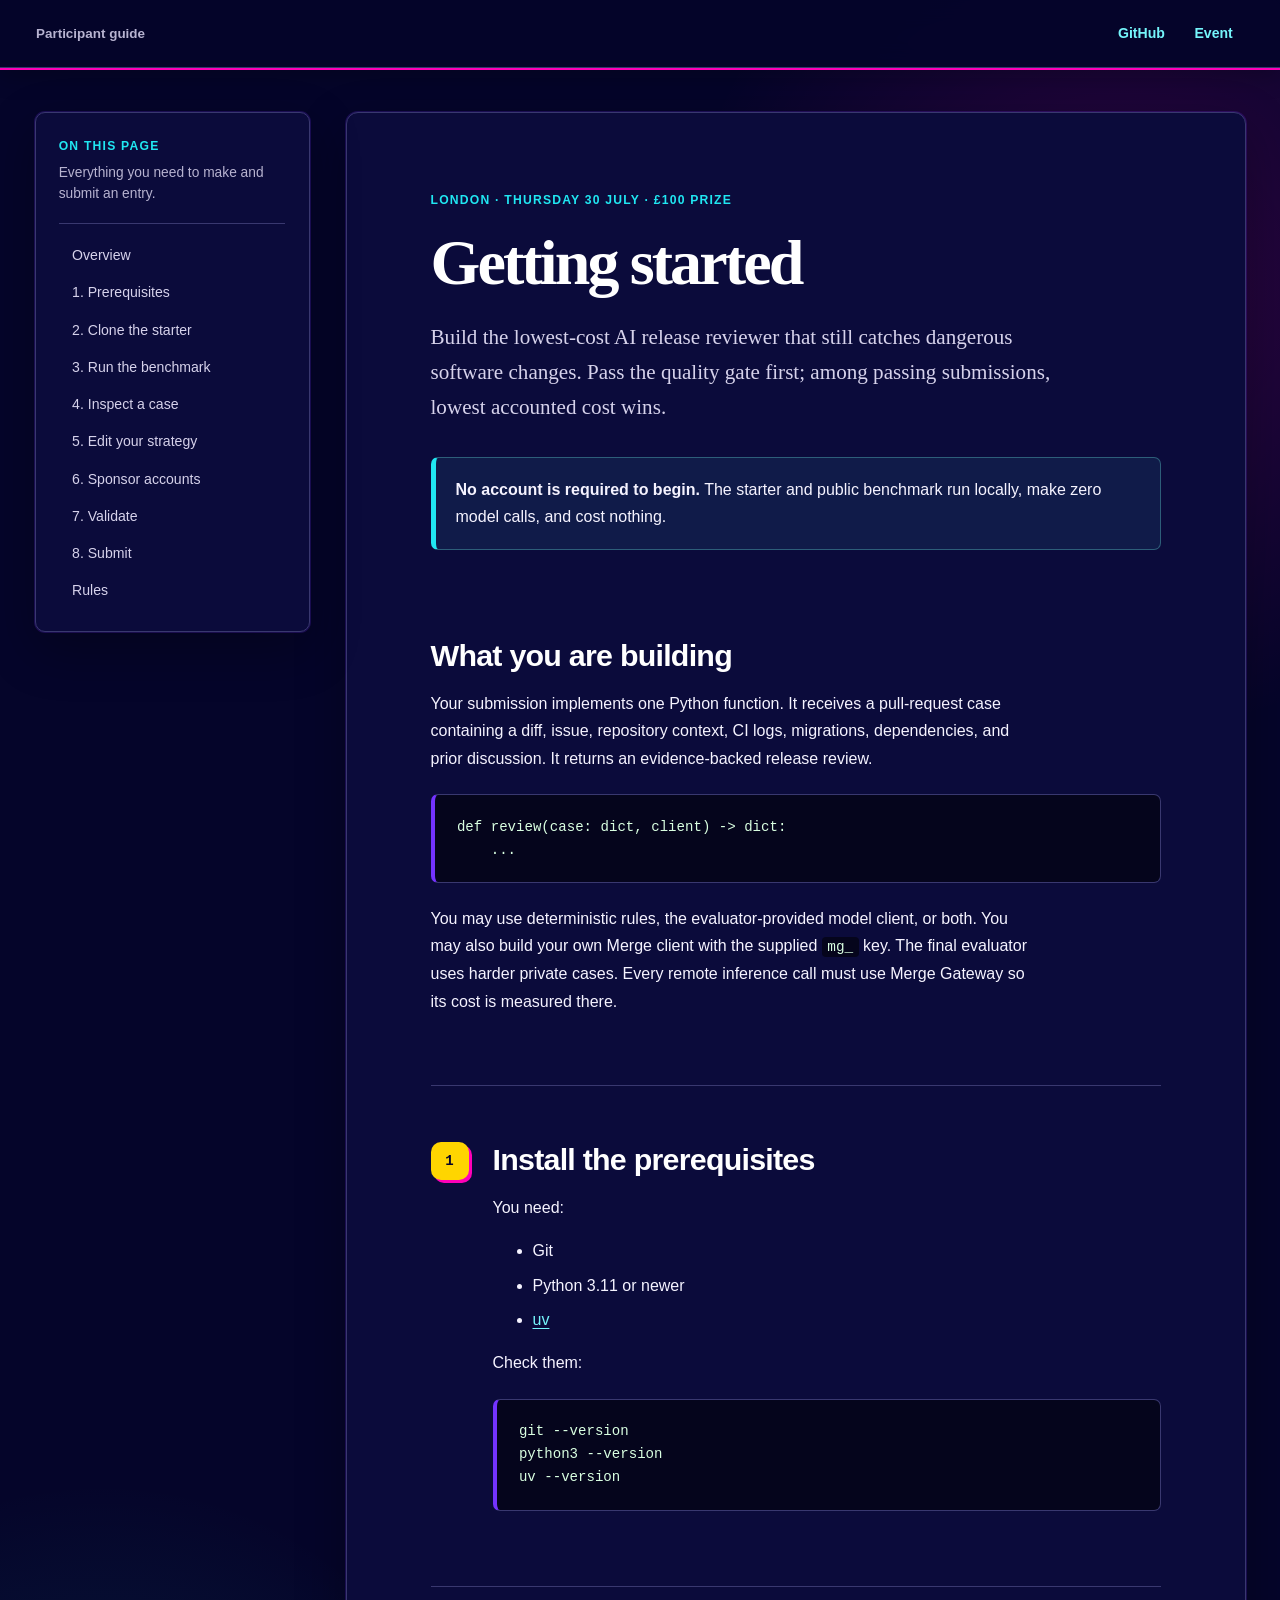
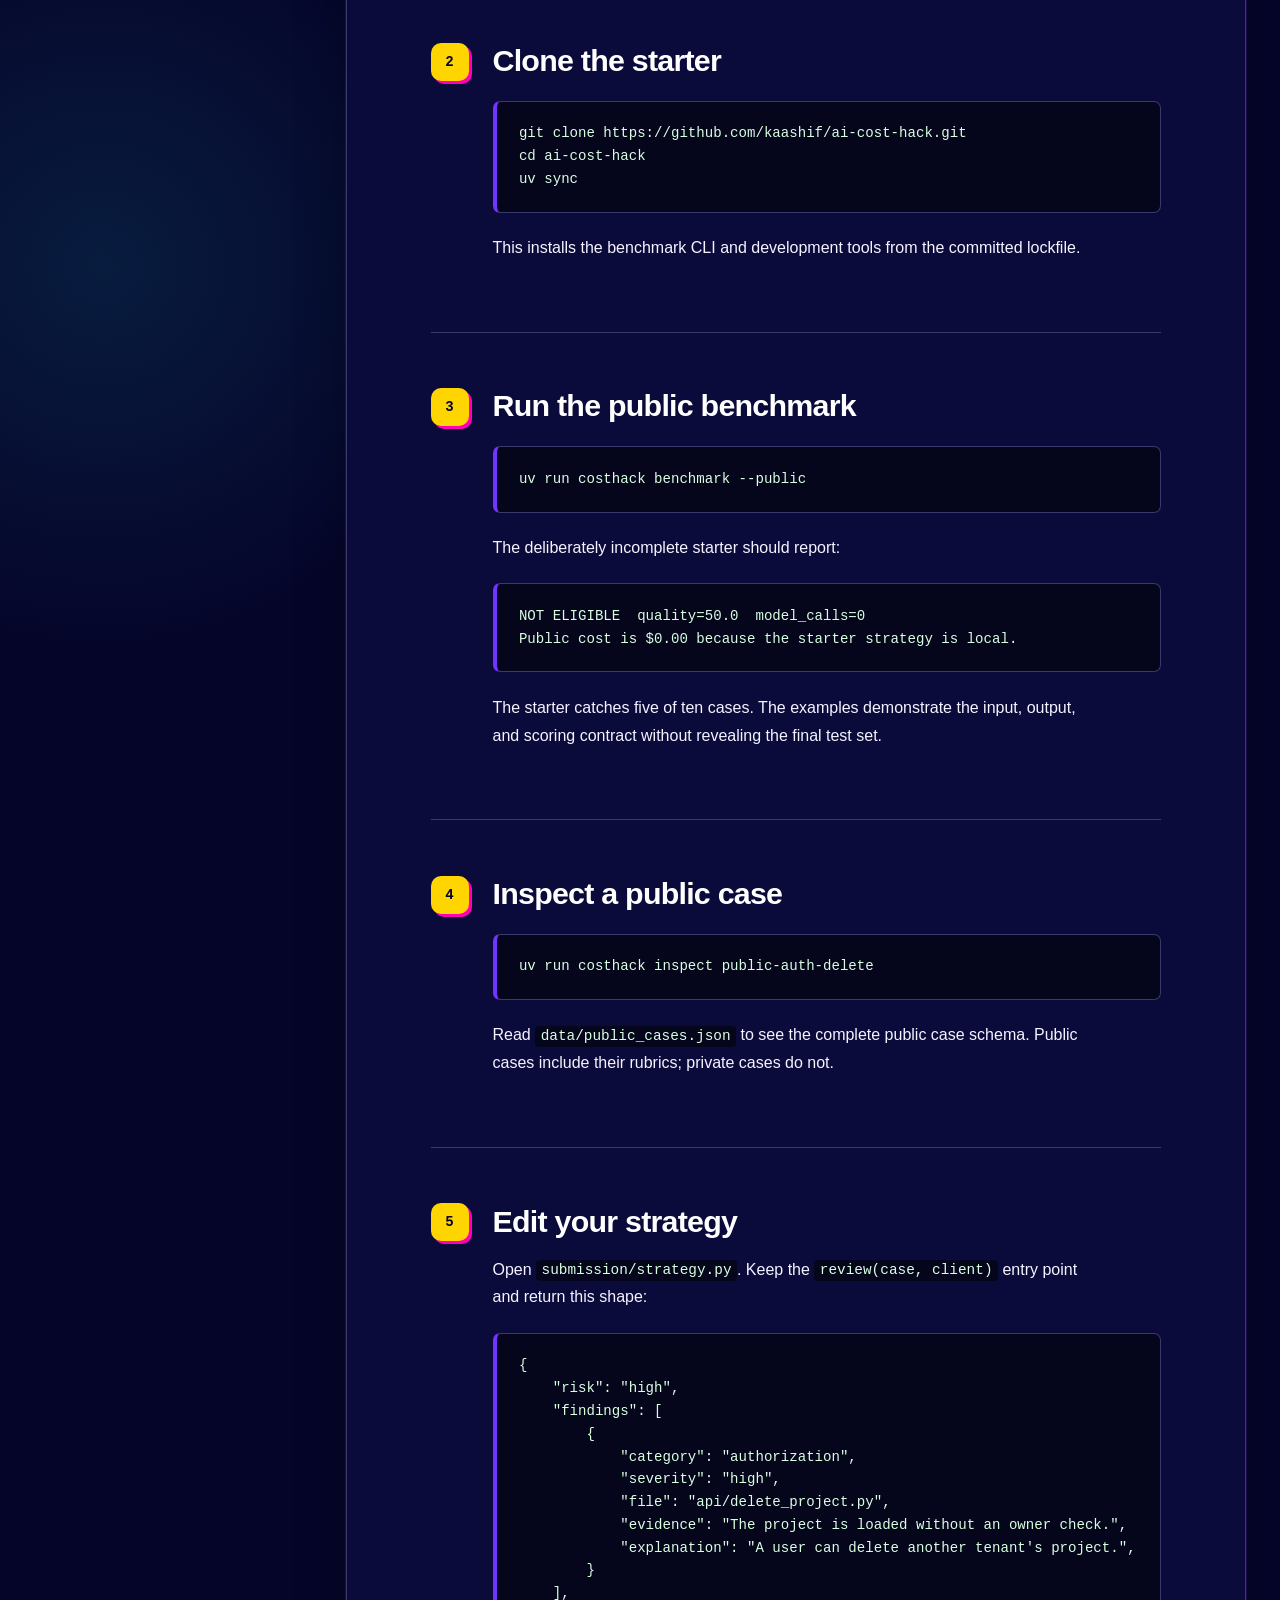
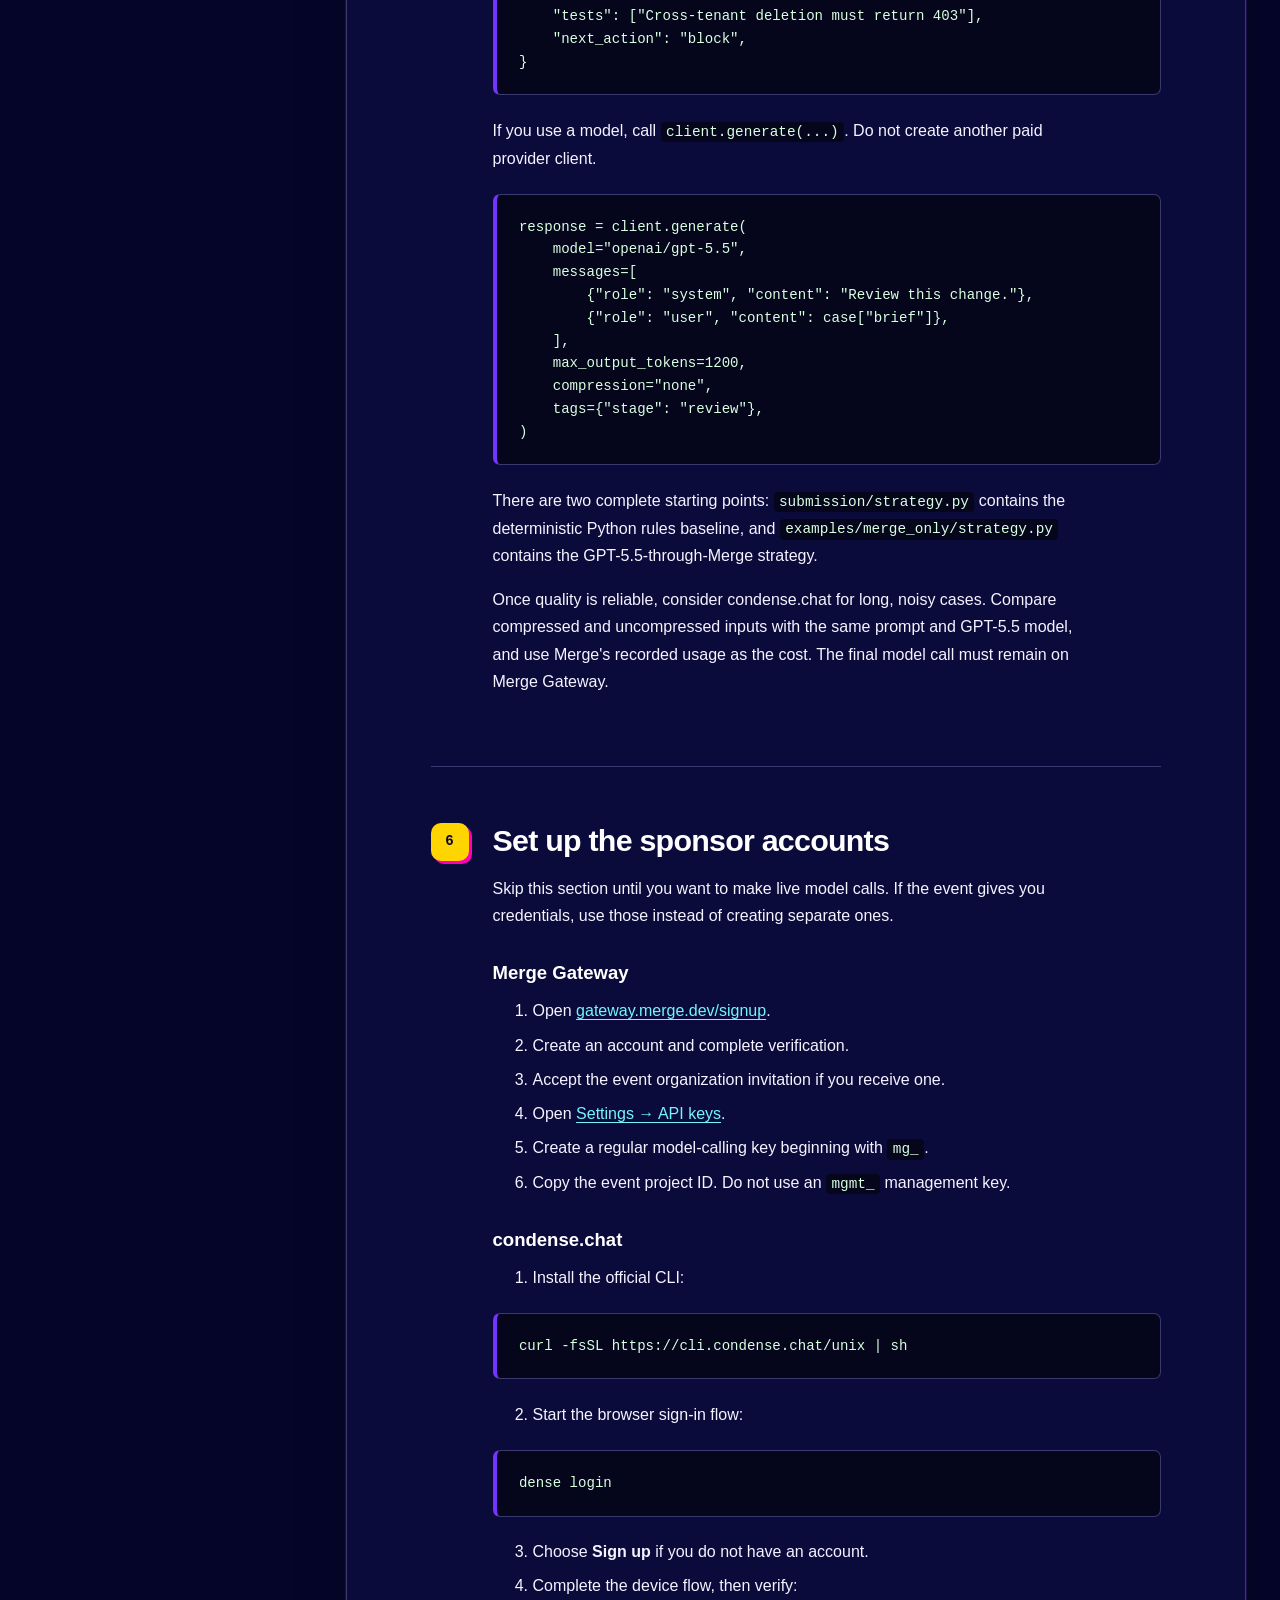
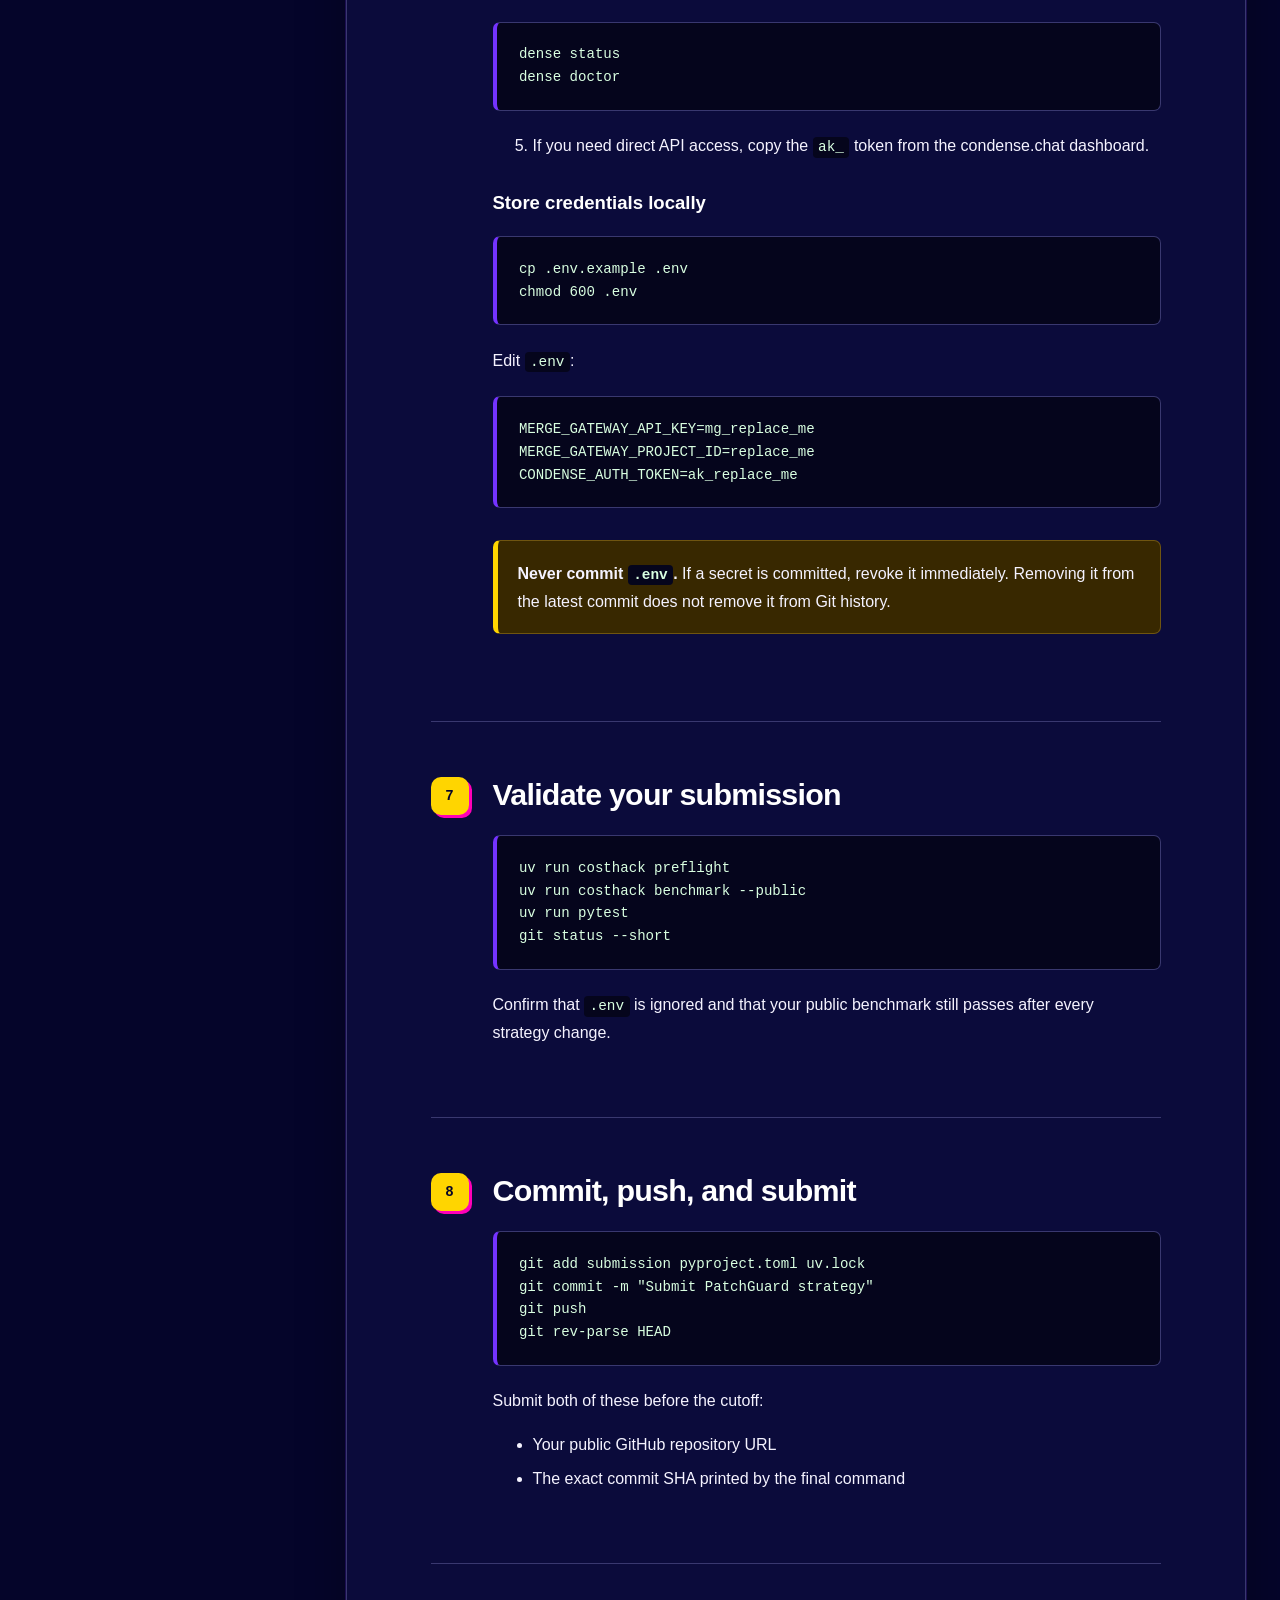
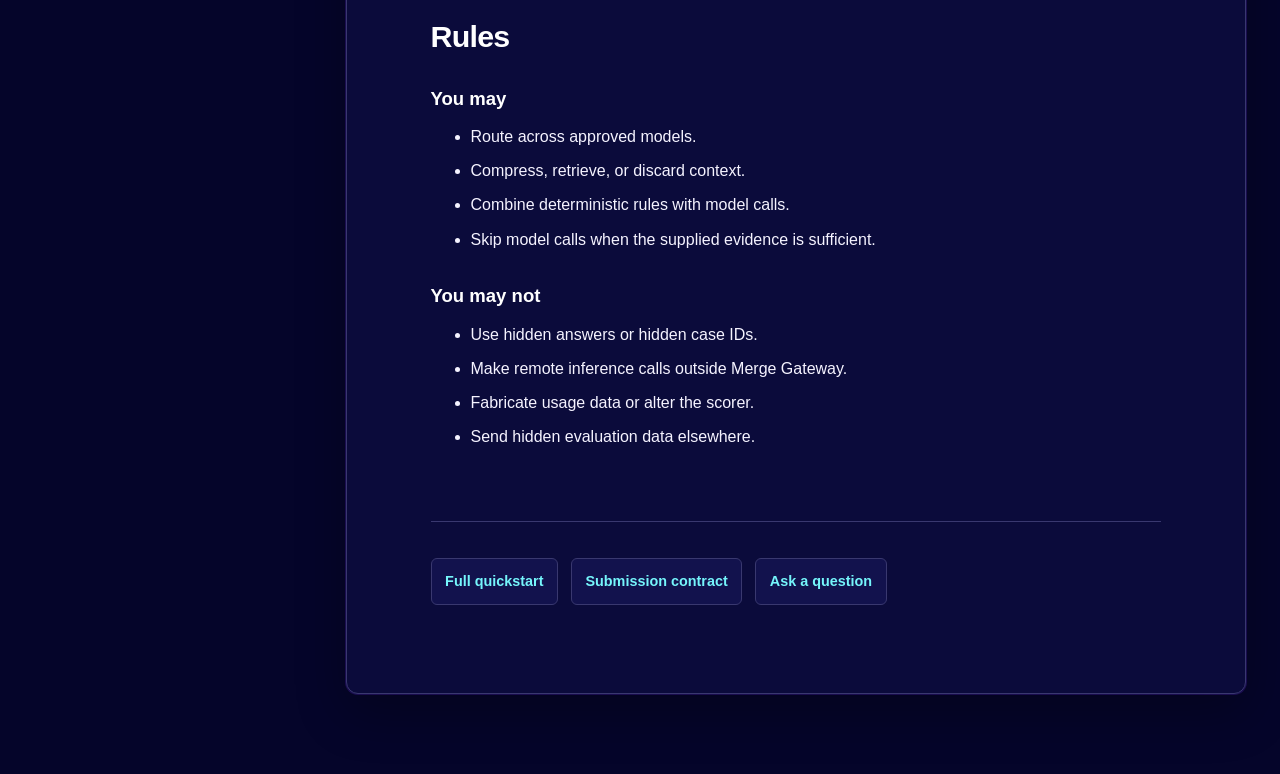
==== commit a72e4a9f: "Simplify header and clarify Merge rules" ====
--- a/index.html
+++ b/index.html
@@ -5,20 +5,16 @@
     <meta name="viewport" content="width=device-width, initial-scale=1" />
     <meta
       name="description"
-      content="Step-by-step setup guide for the London AI Cost Hack."
+      content="Step-by-step participant guide for the London event."
     />
-    <title>Getting started · AI Cost Hack</title>
+    <title>Getting started · London</title>
     <link rel="stylesheet" href="styles.css" />
   </head>
   <body>
     <a class="skip-link" href="#content">Skip to content</a>
 
     <header class="site-header">
-      <a class="site-title" href="#top">
-        <span class="logo-mark" aria-hidden="true">A</span>
-        AI Cost Hack
-      </a>
-      <span class="site-subtitle">participant guide</span>
+      <span class="site-subtitle">Participant guide</span>
       <nav aria-label="External links">
         <a href="https://github.com/kaashif/ai-cost-hack">GitHub</a>
         <a href="https://luma.com/i29x7bkv">Event</a>
@@ -71,8 +67,9 @@
     ...</code></pre>
             <p>
               You may use deterministic rules, the evaluator-provided model client, or
-              both. The final evaluator uses harder private cases. Every paid call must
-              go through <code>client</code> so it can be measured.
+              both. You may also build your own Merge client with the supplied
+              <code>mg_</code> key. The final evaluator uses harder private cases. Every
+              remote inference call must use Merge Gateway so its cost is measured there.
             </p>
           </section>
 
@@ -172,9 +169,9 @@
 )</code></pre>
               <p>
                 There are two complete starting points:
-                <code>submission/strategy.py</code> contains the 50% Python rules
-                baseline, and <code>examples/merge_only/strategy.py</code> contains the
-                GPT-5.5-through-Merge strategy.
+                <code>submission/strategy.py</code> contains the deterministic Python
+                rules baseline, and <code>examples/merge_only/strategy.py</code> contains
+                the GPT-5.5-through-Merge strategy.
               </p>
               <p>
                 Once quality is reliable, consider condense.chat for long, noisy cases.
@@ -295,7 +292,7 @@
             <h3>You may not</h3>
             <ul>
               <li>Use hidden answers or hidden case IDs.</li>
-              <li>Make unmetered paid model calls.</li>
+              <li>Make remote inference calls outside Merge Gateway.</li>
               <li>Fabricate usage data or alter the scorer.</li>
               <li>Send hidden evaluation data elsewhere.</li>
             </ul>
--- a/styles.css
+++ b/styles.css
@@ -152,34 +152,10 @@
   backdrop-filter: blur(12px);
 }
 
-.site-title {
-  display: inline-flex;
-  align-items: center;
-  gap: 0.7rem;
-  color: var(--text);
-  font-family: Georgia, "Times New Roman", serif;
-  font-size: 1.32rem;
-  font-weight: 700;
-  text-decoration: none;
-}
-
-.logo-mark {
-  display: grid;
-  place-items: center;
-  width: 32px;
-  height: 32px;
-  color: var(--canvas);
-  background: var(--yellow);
-  border-radius: 8px;
-  font-family: "SFMono-Regular", Consolas, monospace;
-  font-size: 0.9rem;
-  box-shadow: 3px 3px 0 var(--accent-soft);
-}
-
 .site-subtitle {
-  margin-left: 0.8rem;
   color: var(--muted);
   font-size: 0.84rem;
+  font-weight: 600;
 }
 
 .site-header nav {
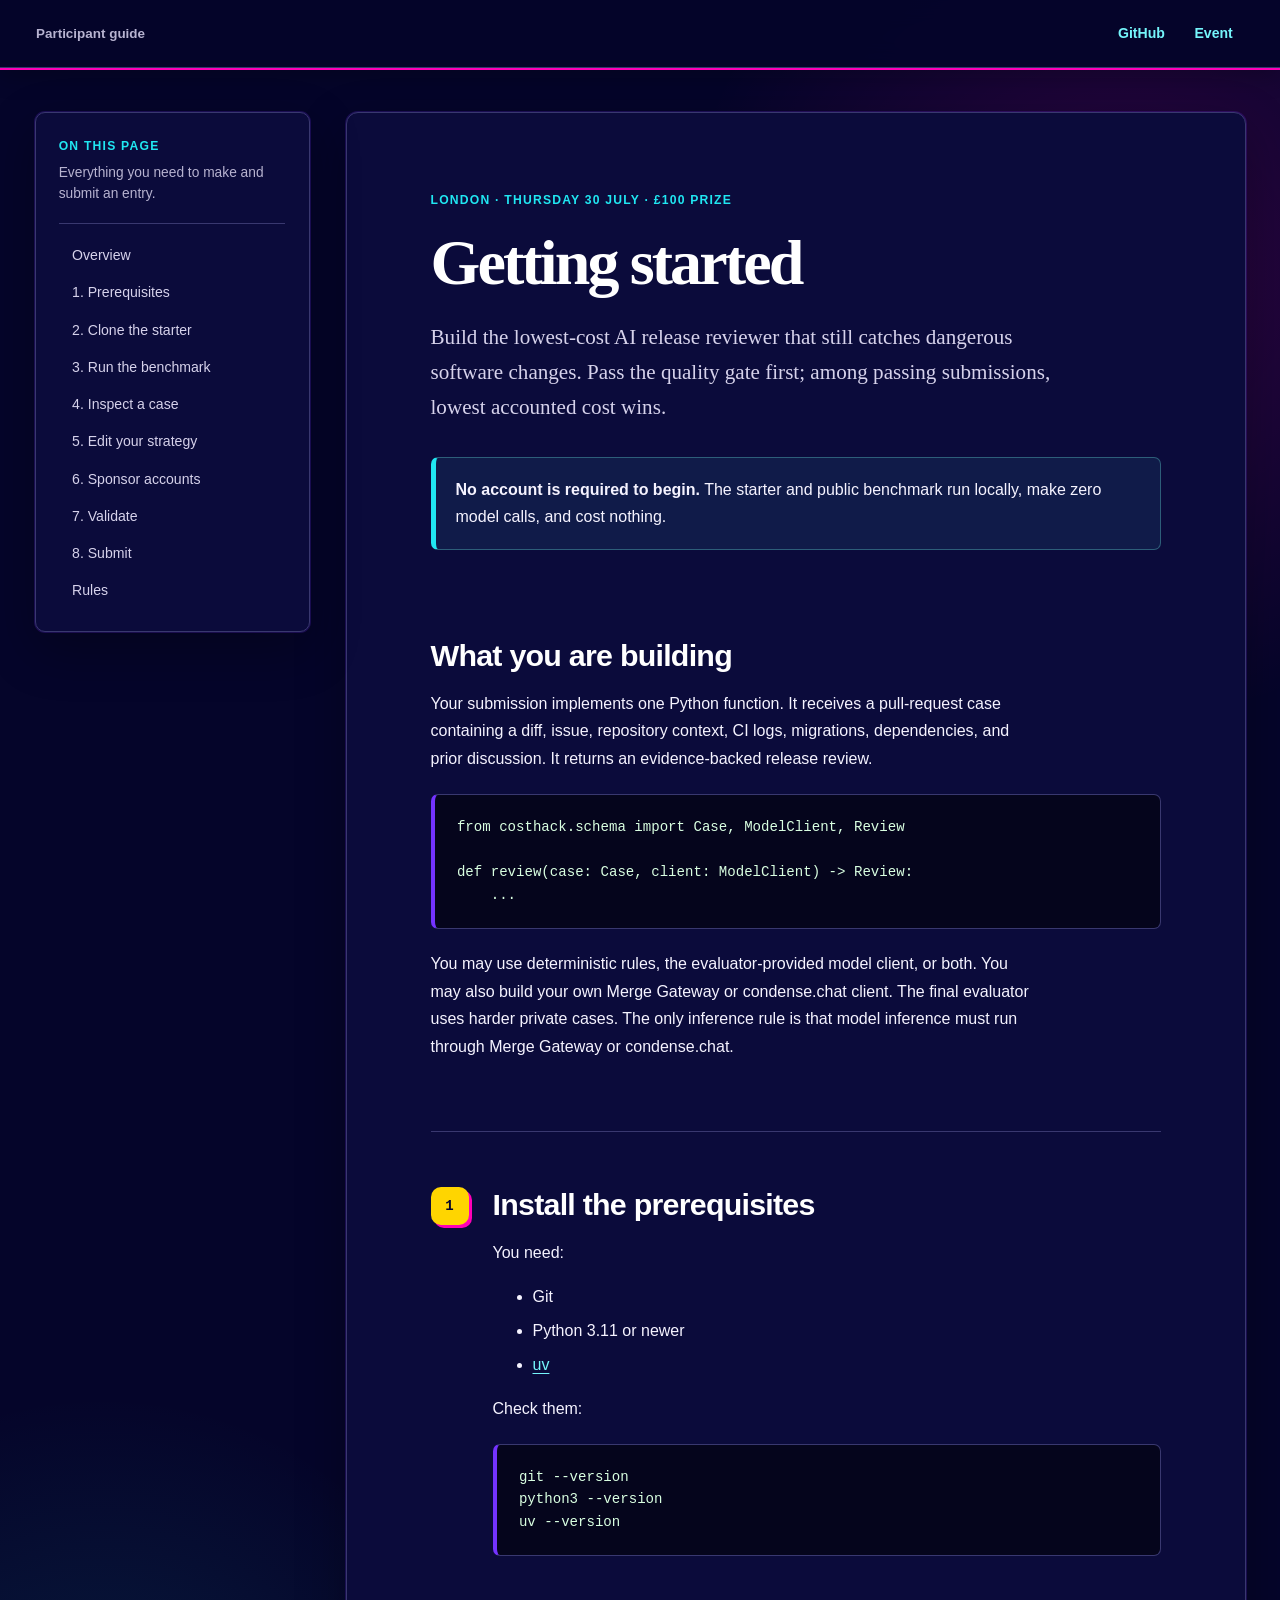
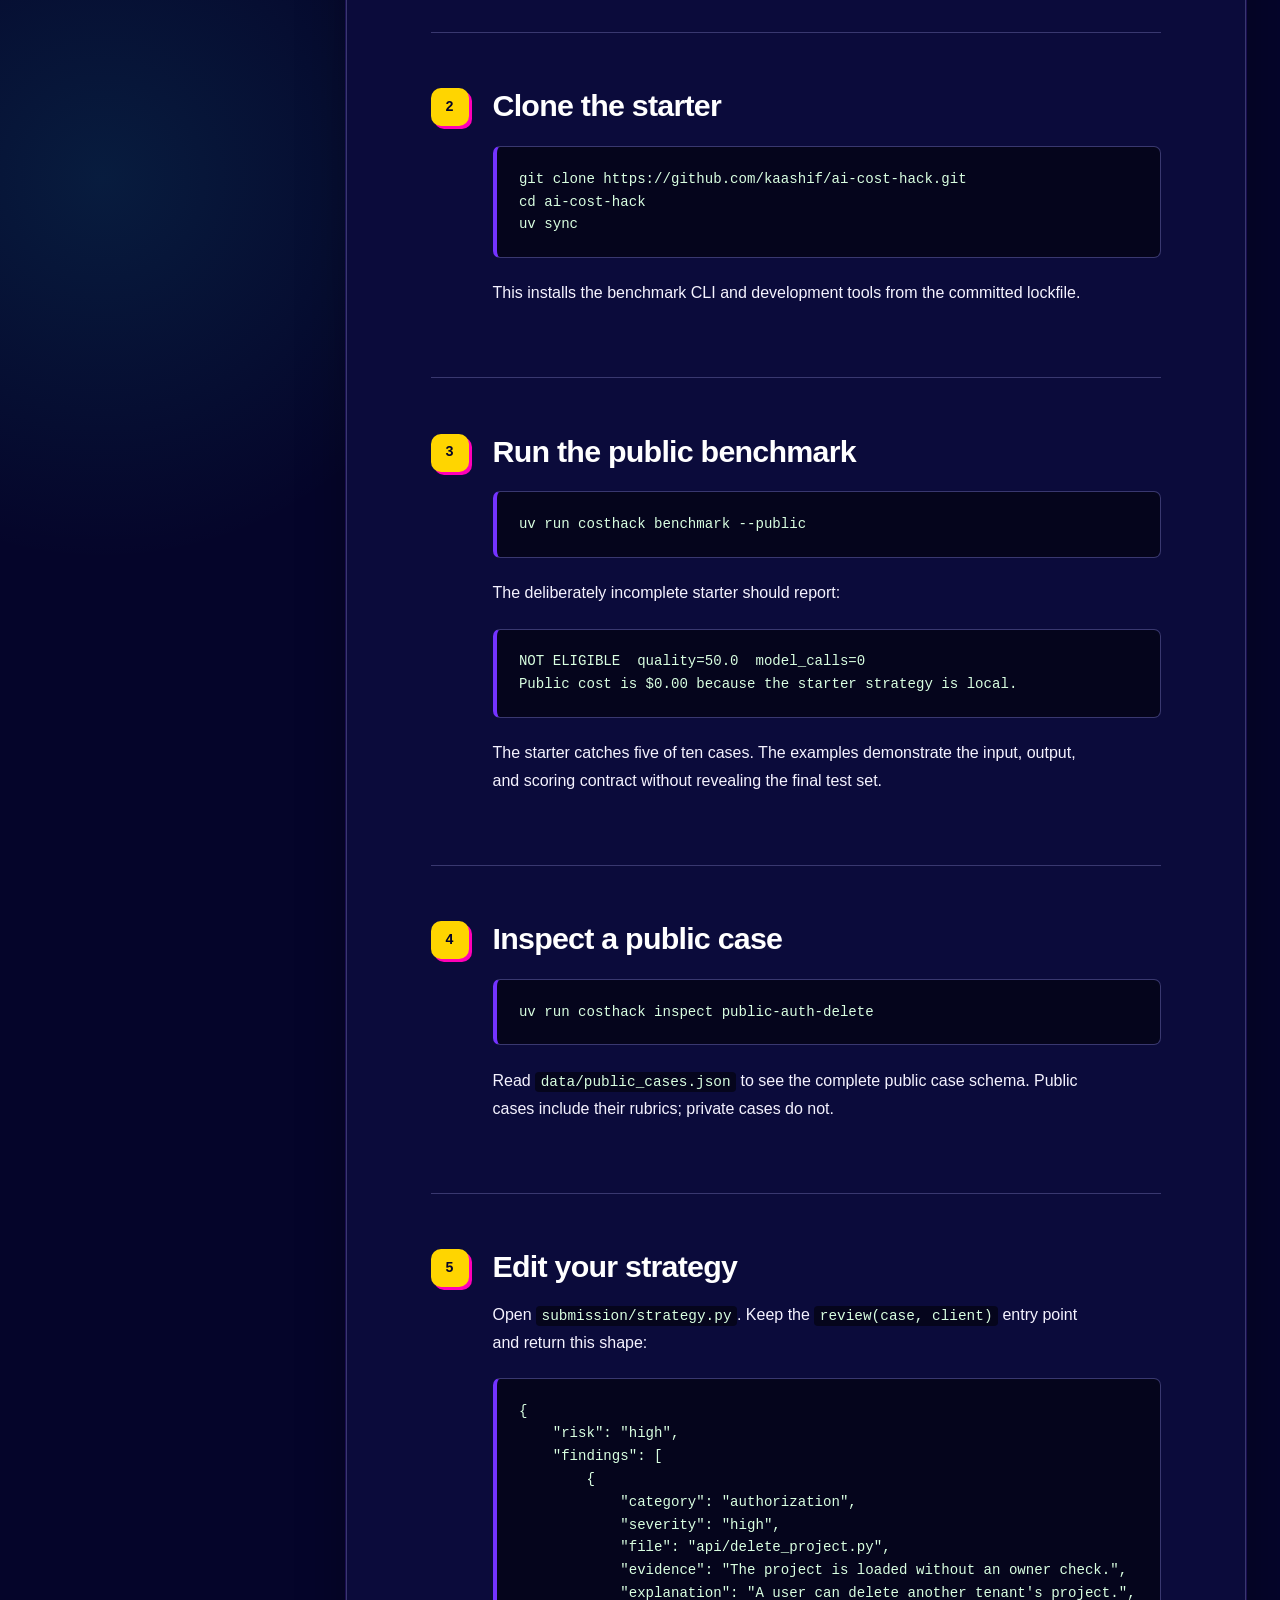
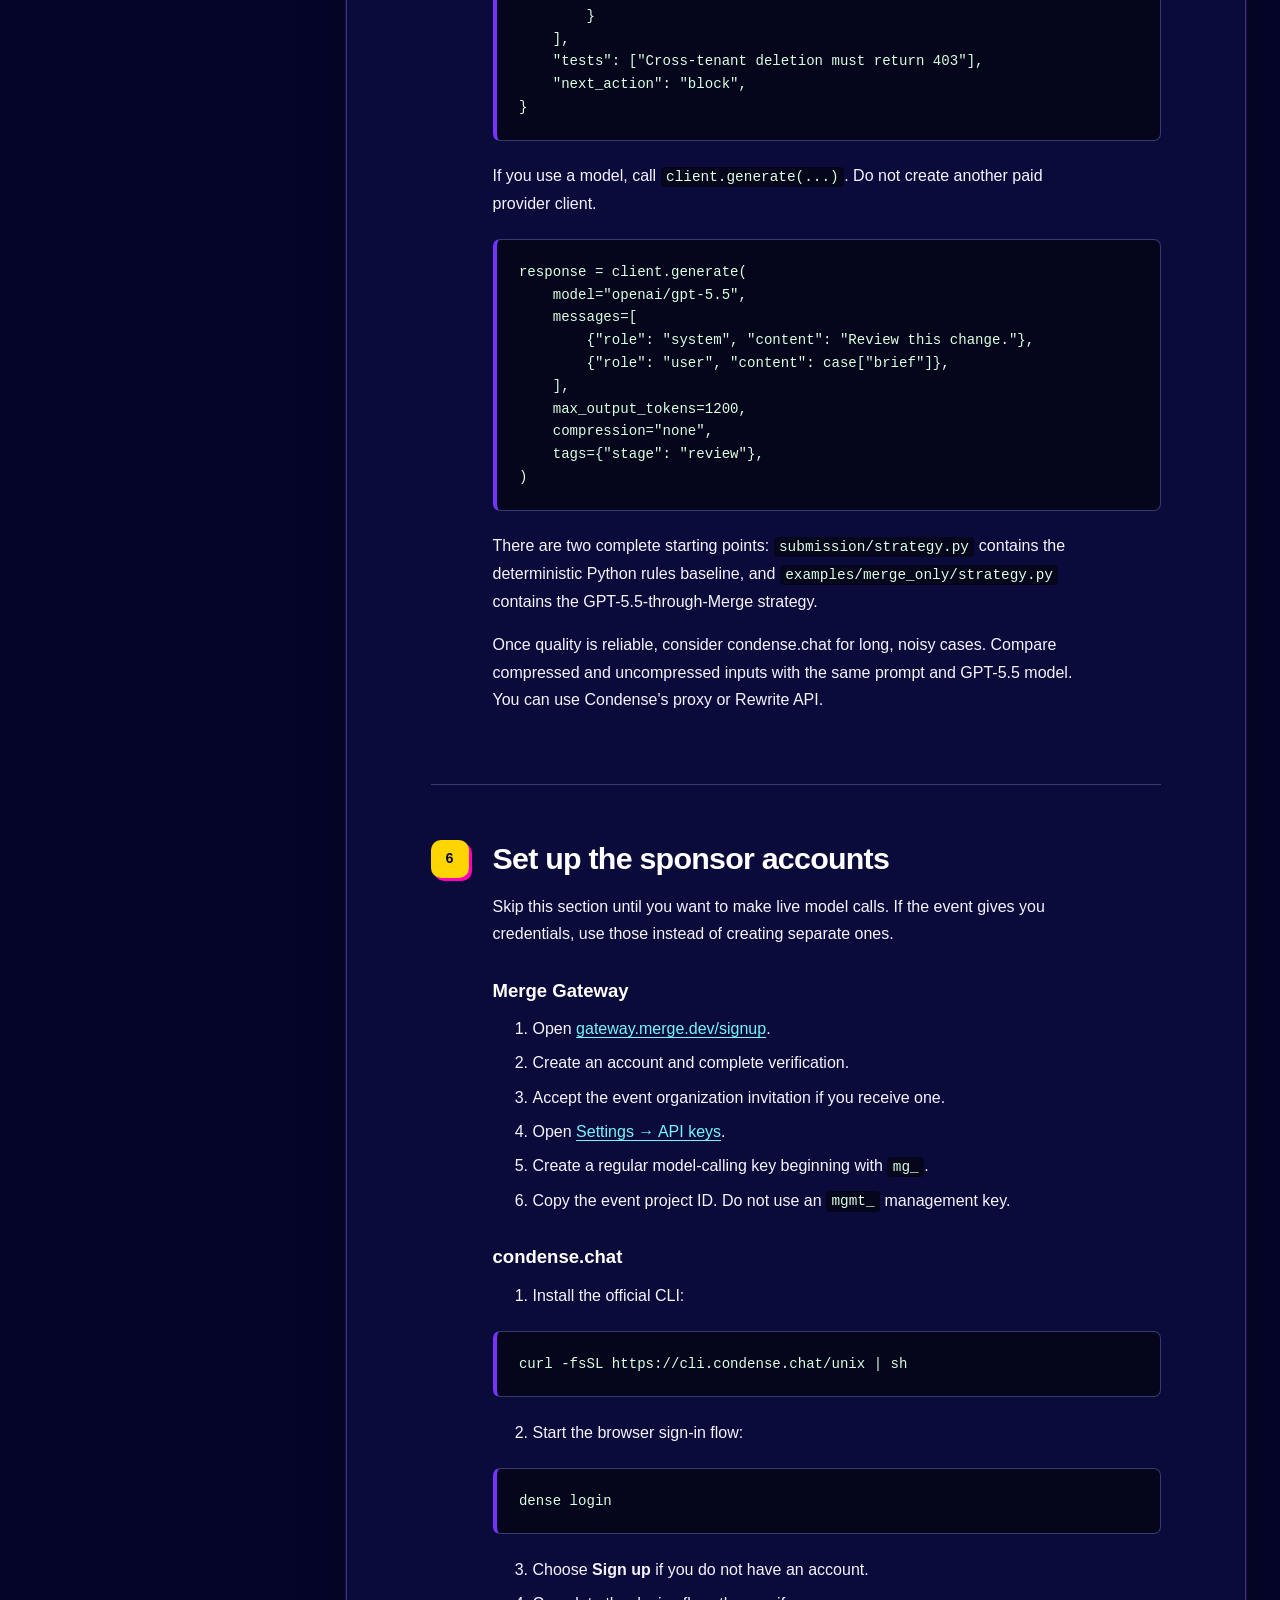
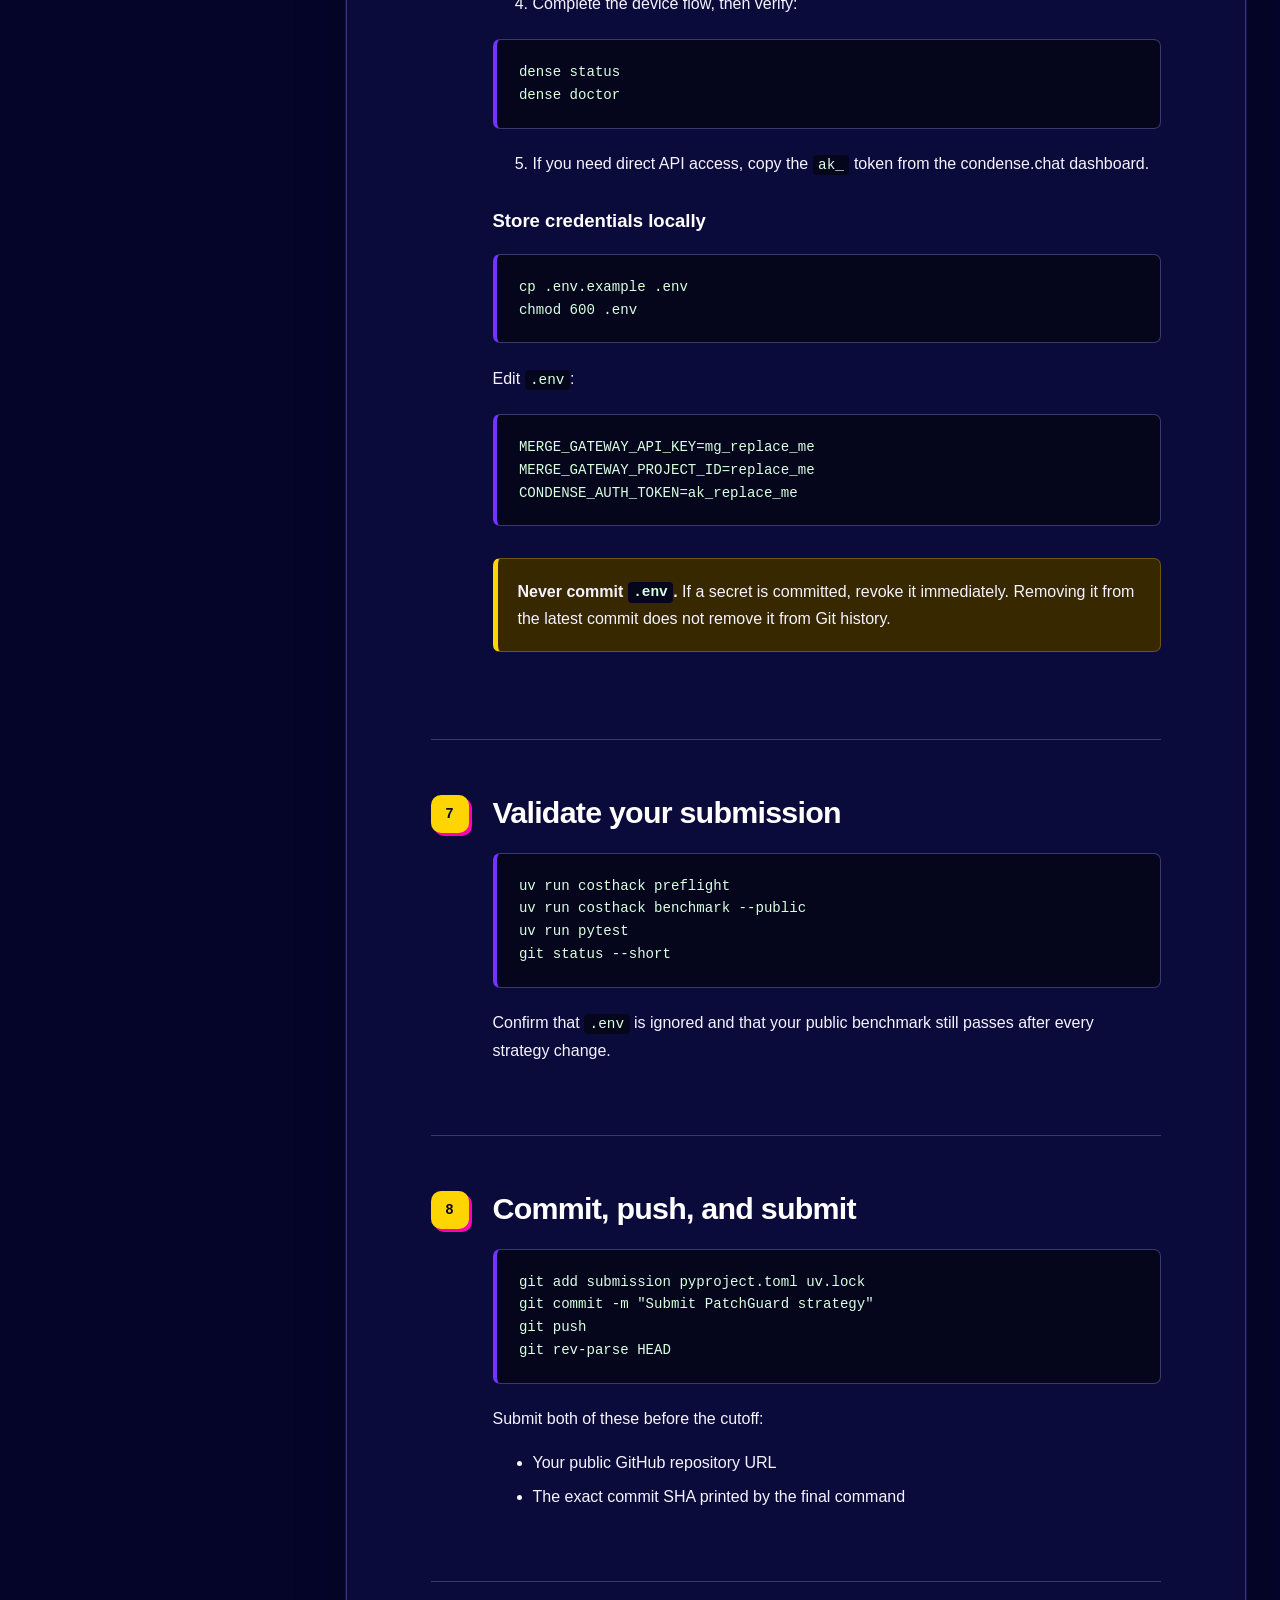
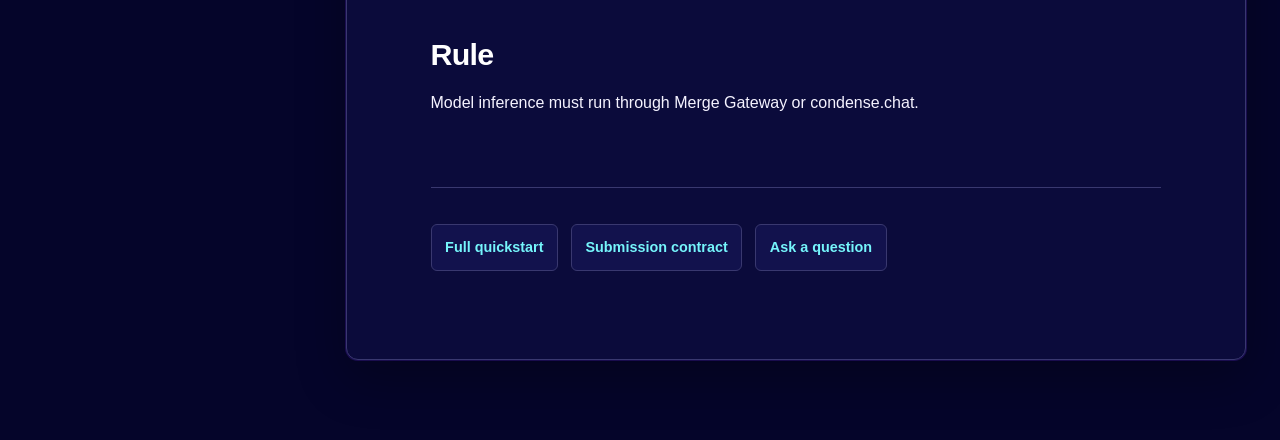
==== commit 4488a31d: "Simplify inference rule" ====
--- a/index.html
+++ b/index.html
@@ -63,13 +63,15 @@
               dependencies, and prior discussion. It returns an evidence-backed release
               review.
             </p>
-            <pre><code>def review(case: dict, client) -&gt; dict:
+            <pre><code>from costhack.schema import Case, ModelClient, Review
+
+def review(case: Case, client: ModelClient) -&gt; Review:
     ...</code></pre>
             <p>
               You may use deterministic rules, the evaluator-provided model client, or
-              both. You may also build your own Merge client with the supplied
-              <code>mg_</code> key. The final evaluator uses harder private cases. Every
-              remote inference call must use Merge Gateway so its cost is measured there.
+              both. You may also build your own Merge Gateway or condense.chat client.
+              The final evaluator uses harder private cases. The only inference rule is
+              that model inference must run through Merge Gateway or condense.chat.
             </p>
           </section>
 
@@ -176,8 +178,7 @@
               <p>
                 Once quality is reliable, consider condense.chat for long, noisy cases.
                 Compare compressed and uncompressed inputs with the same prompt and
-                GPT-5.5 model, and use Merge's recorded usage as the cost. The final model
-                call must remain on Merge Gateway.
+                GPT-5.5 model. You can use Condense's proxy or Rewrite API.
               </p>
             </div>
           </section>
@@ -281,21 +282,8 @@
           </section>
 
           <section id="rules">
-            <h2>Rules</h2>
-            <h3>You may</h3>
-            <ul>
-              <li>Route across approved models.</li>
-              <li>Compress, retrieve, or discard context.</li>
-              <li>Combine deterministic rules with model calls.</li>
-              <li>Skip model calls when the supplied evidence is sufficient.</li>
-            </ul>
-            <h3>You may not</h3>
-            <ul>
-              <li>Use hidden answers or hidden case IDs.</li>
-              <li>Make remote inference calls outside Merge Gateway.</li>
-              <li>Fabricate usage data or alter the scorer.</li>
-              <li>Send hidden evaluation data elsewhere.</li>
-            </ul>
+            <h2>Rule</h2>
+            <p>Model inference must run through Merge Gateway or condense.chat.</p>
           </section>
 
           <nav class="next-links" aria-label="Further documentation">
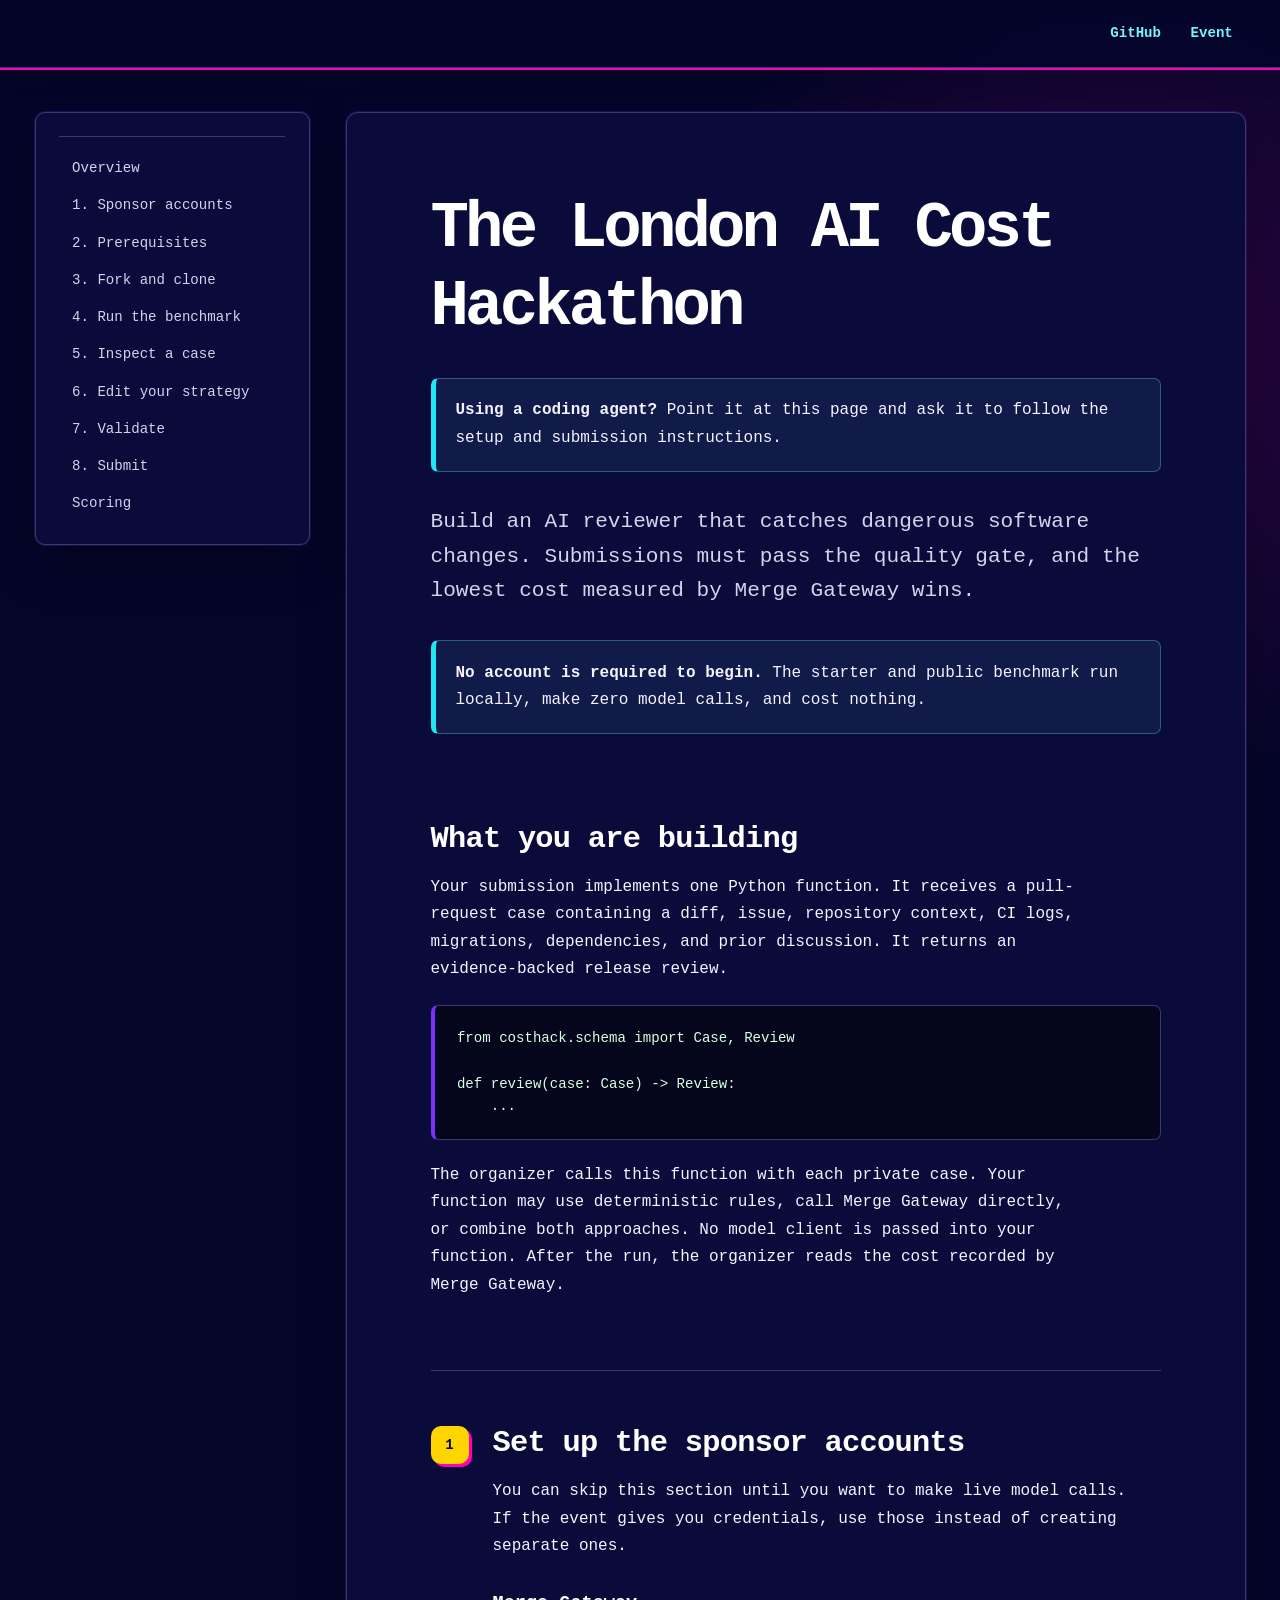
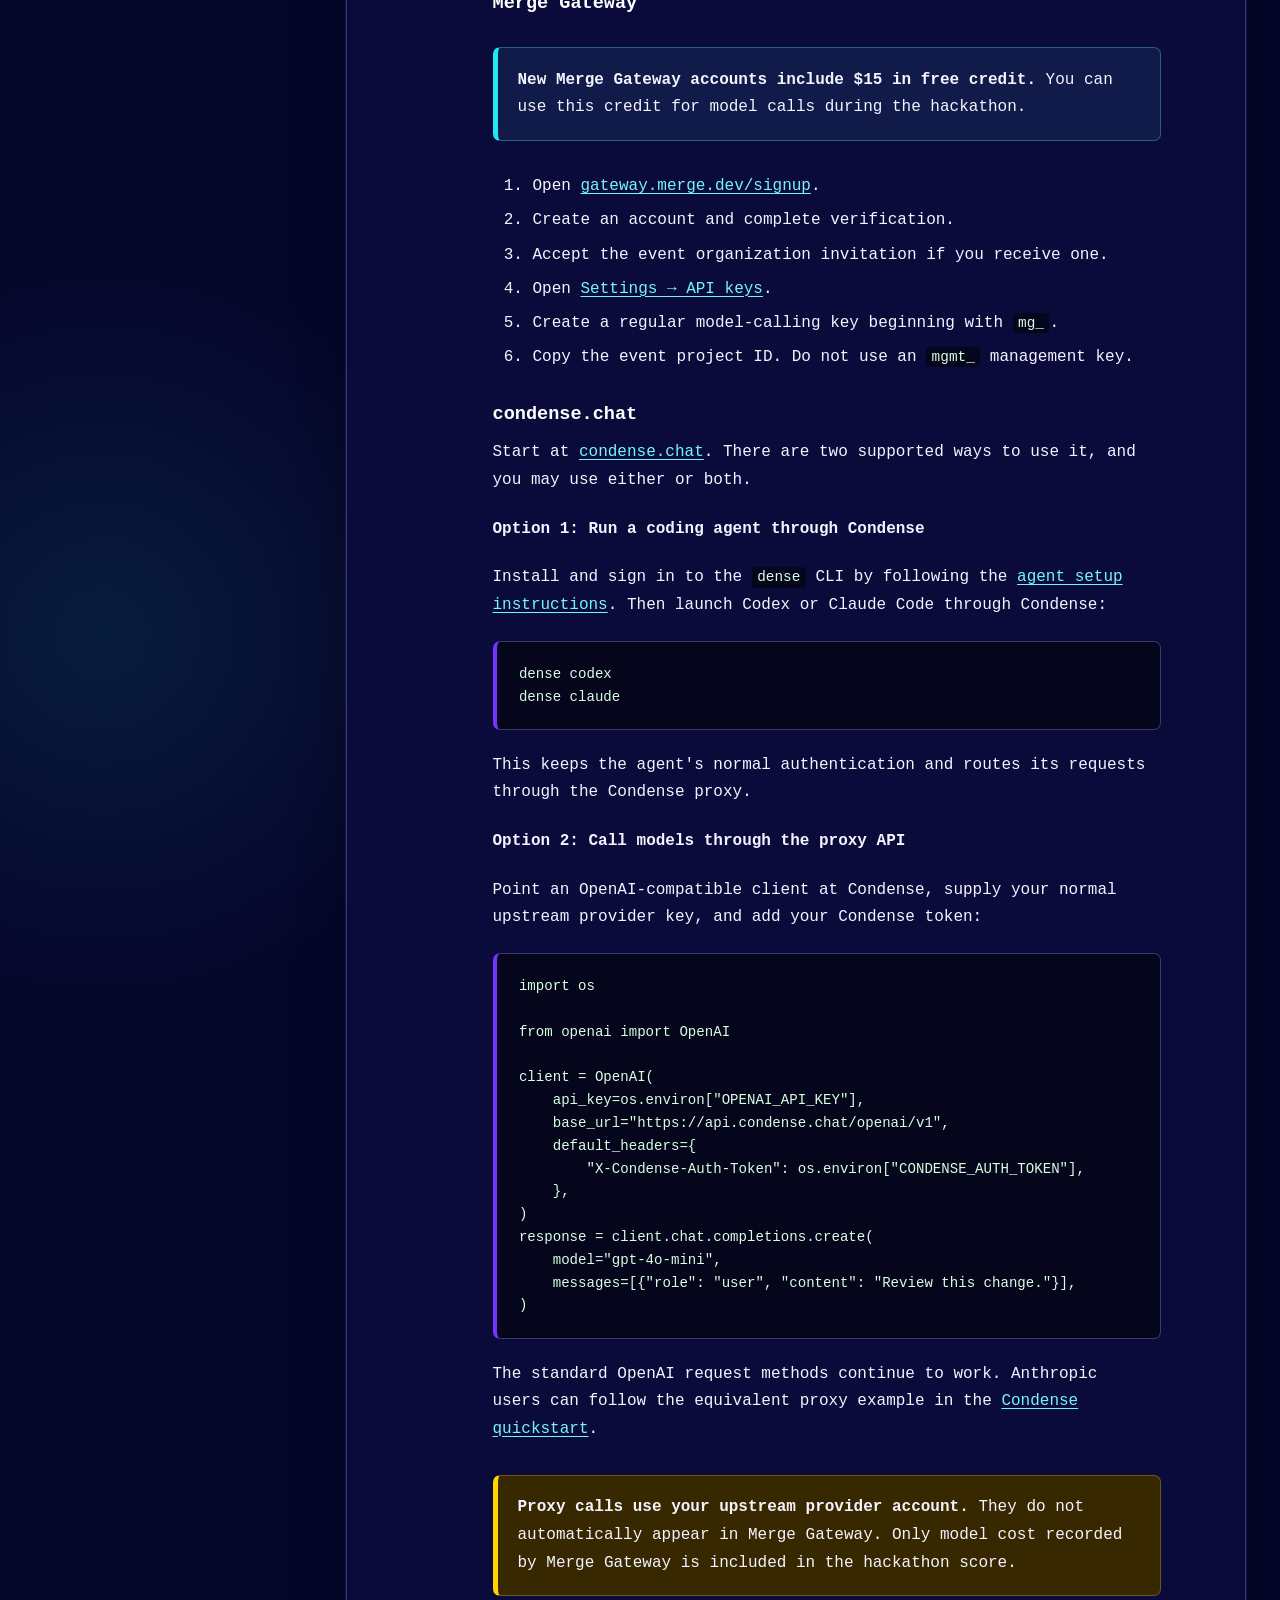
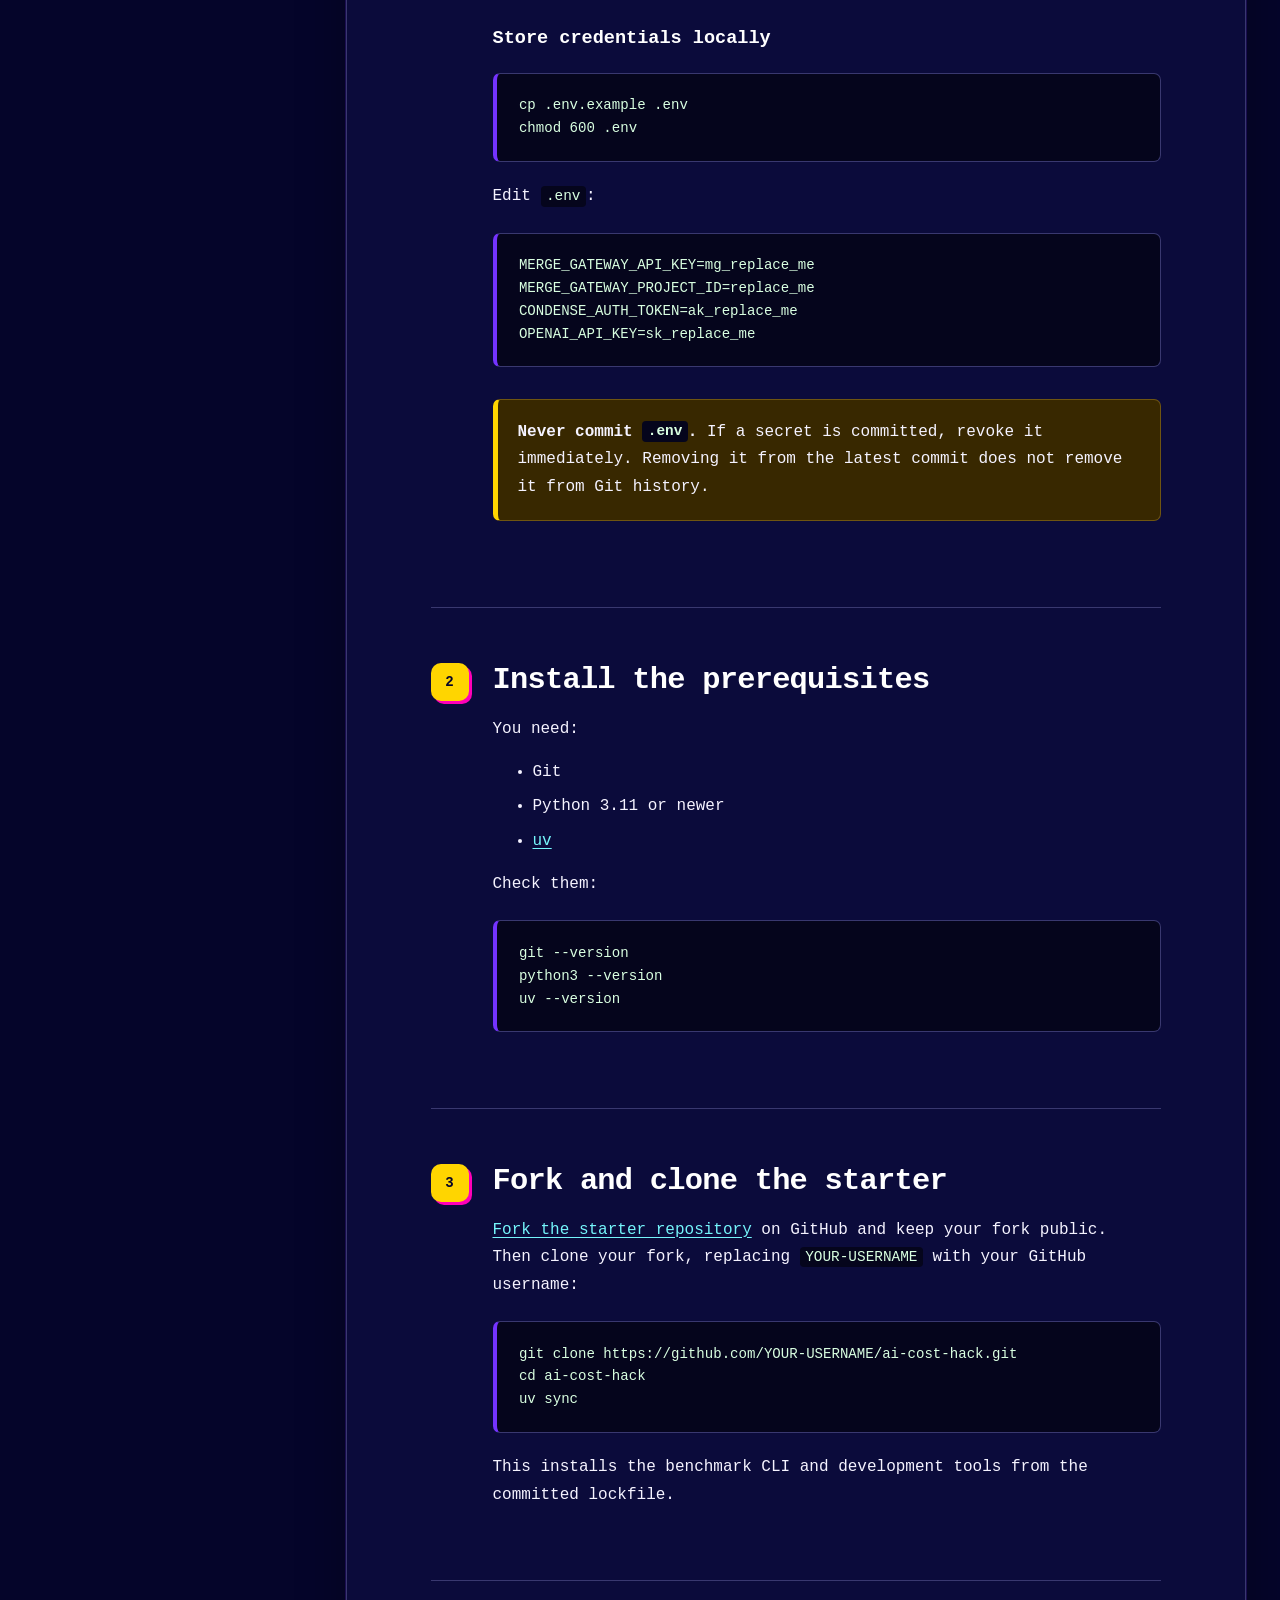
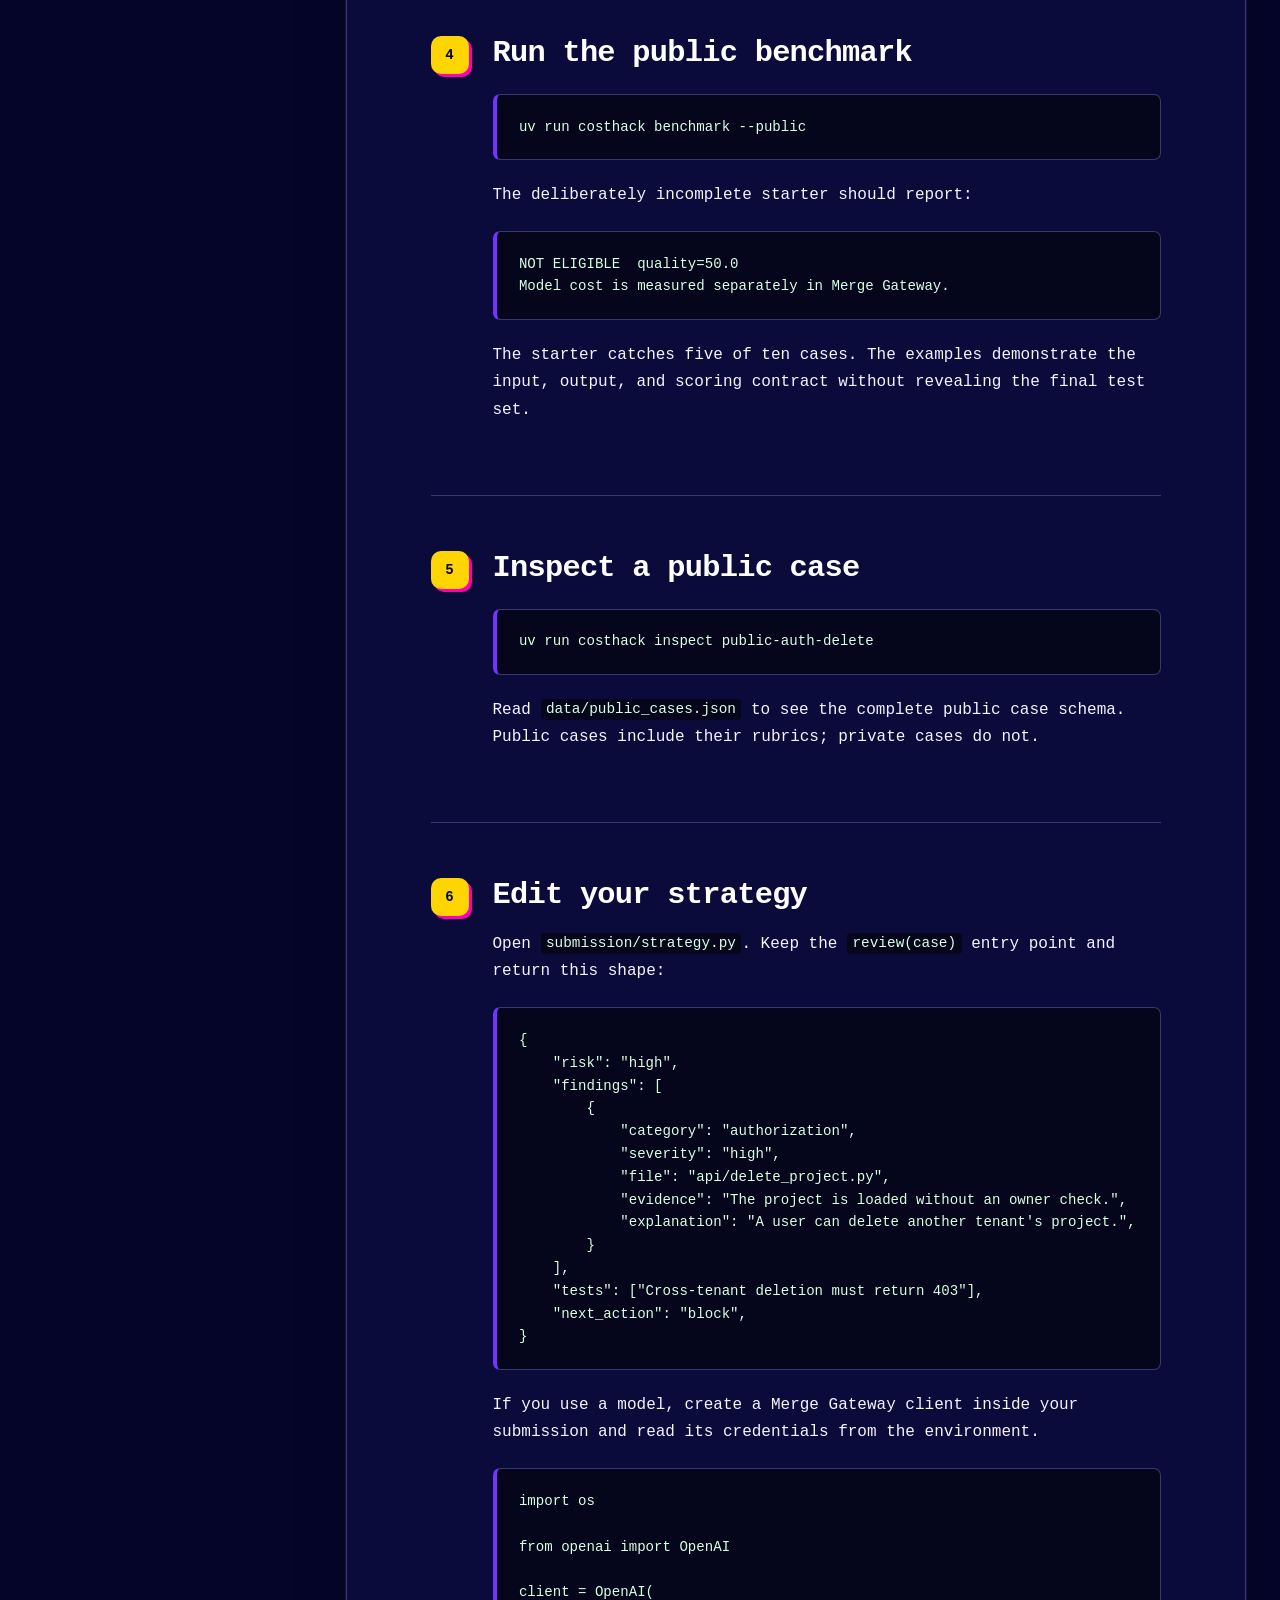
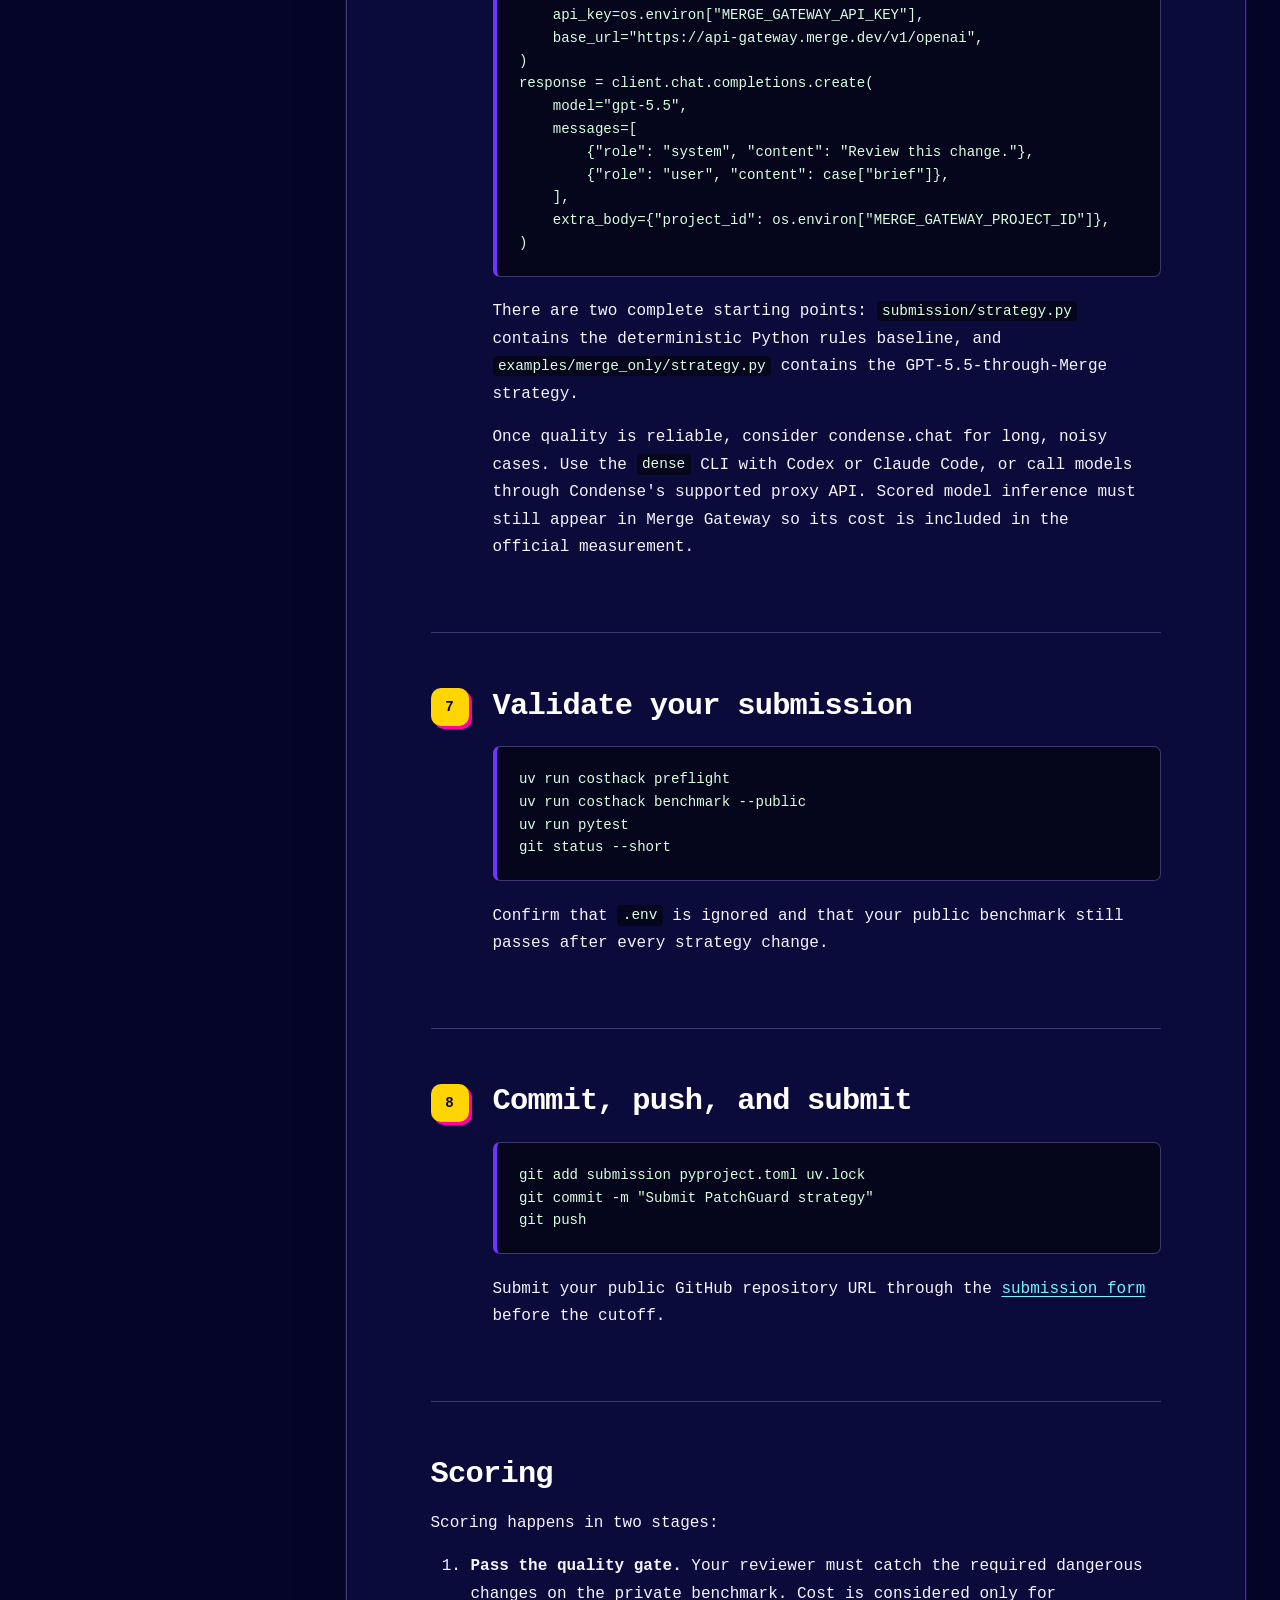
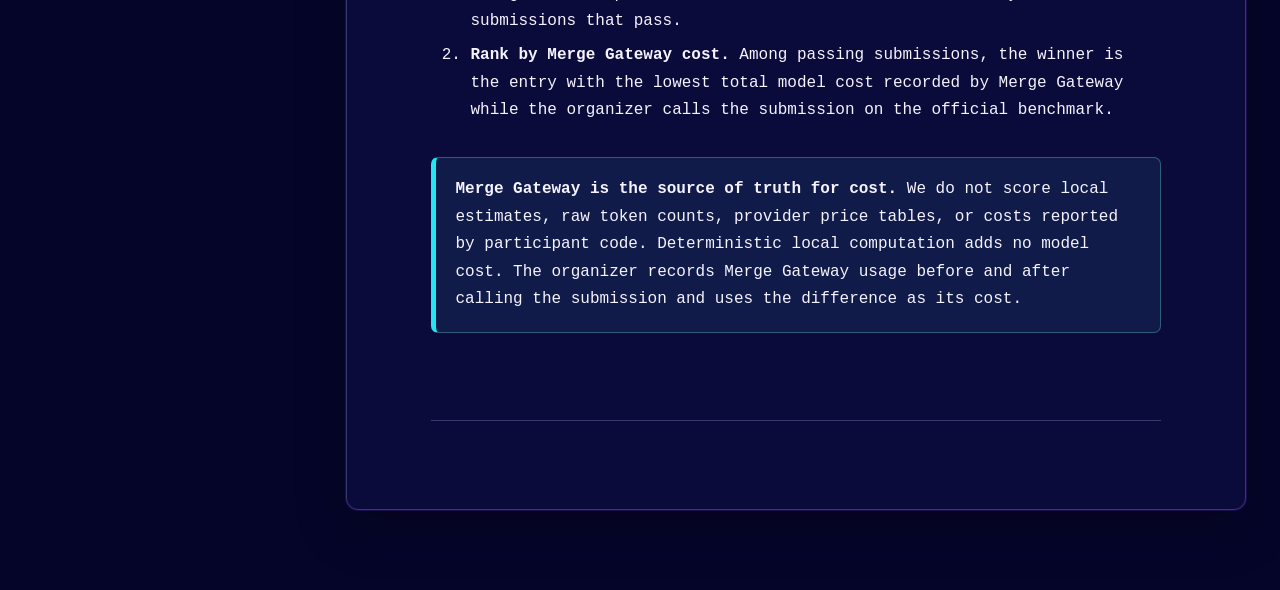
==== commit bce53912: "Publish current hackathon guide" ====
--- a/index.html
+++ b/index.html
@@ -5,16 +5,15 @@
     <meta name="viewport" content="width=device-width, initial-scale=1" />
     <meta
       name="description"
-      content="Step-by-step participant guide for the London event."
+      content="Instructions and scoring for the London AI Cost Hackathon."
     />
-    <title>Getting started · London</title>
+    <title>The London AI Cost Hackathon</title>
     <link rel="stylesheet" href="styles.css" />
   </head>
   <body>
     <a class="skip-link" href="#content">Skip to content</a>
 
     <header class="site-header">
-      <span class="site-subtitle">Participant guide</span>
       <nav aria-label="External links">
         <a href="https://github.com/kaashif/ai-cost-hack">GitHub</a>
         <a href="https://luma.com/i29x7bkv">Event</a>
@@ -23,30 +22,32 @@
 
     <div class="docs-layout" id="top">
       <aside class="sidebar">
-        <p class="sidebar-title">On this page</p>
-        <p class="sidebar-summary">Everything you need to make and submit an entry.</p>
         <nav aria-label="Guide sections">
           <a href="#overview">Overview</a>
-          <a href="#prerequisites">1. Prerequisites</a>
-          <a href="#clone">2. Clone the starter</a>
-          <a href="#benchmark">3. Run the benchmark</a>
-          <a href="#inspect">4. Inspect a case</a>
-          <a href="#strategy">5. Edit your strategy</a>
-          <a href="#accounts">6. Sponsor accounts</a>
+          <a href="#accounts">1. Sponsor accounts</a>
+          <a href="#prerequisites">2. Prerequisites</a>
+          <a href="#clone">3. Fork and clone</a>
+          <a href="#benchmark">4. Run the benchmark</a>
+          <a href="#inspect">5. Inspect a case</a>
+          <a href="#strategy">6. Edit your strategy</a>
           <a href="#validate">7. Validate</a>
           <a href="#submit">8. Submit</a>
-          <a href="#rules">Rules</a>
+          <a href="#scoring">Scoring</a>
         </nav>
       </aside>
 
       <main id="content">
         <article>
-          <p class="eyebrow">London · Thursday 30 July · £100 prize</p>
-          <h1>Getting started</h1>
+          <h1>The London AI Cost Hackathon</h1>
+          <div class="note agent-note">
+            <strong>Using a coding agent?</strong>
+            Point it at this page and ask it to follow the setup and submission
+            instructions.
+          </div>
           <p class="lead">
-            Build the lowest-cost AI release reviewer that still catches dangerous
-            software changes. Pass the quality gate first; among passing submissions,
-            lowest accounted cost wins.
+            Build an AI reviewer that catches dangerous software changes. Submissions
+            must pass the quality gate, and the lowest cost measured by Merge Gateway
+            wins.
           </p>
 
           <div class="note">
@@ -63,136 +64,32 @@
               dependencies, and prior discussion. It returns an evidence-backed release
               review.
             </p>
-            <pre><code>from costhack.schema import Case, ModelClient, Review
-
-def review(case: Case, client: ModelClient) -&gt; Review:
+            <pre><code>from costhack.schema import Case, Review
+
+def review(case: Case) -&gt; Review:
     ...</code></pre>
             <p>
-              You may use deterministic rules, the evaluator-provided model client, or
-              both. You may also build your own Merge Gateway or condense.chat client.
-              The final evaluator uses harder private cases. The only inference rule is
-              that model inference must run through Merge Gateway or condense.chat.
+              The organizer calls this function with each private case. Your function
+              may use deterministic rules, call Merge Gateway directly, or combine both
+              approaches. No model client is passed into your function. After the run,
+              the organizer reads the cost recorded by Merge Gateway.
             </p>
           </section>
 
-          <section id="prerequisites" class="step">
+          <section id="accounts" class="step">
             <span class="step-number">1</span>
             <div>
-              <h2>Install the prerequisites</h2>
-              <p>You need:</p>
-              <ul>
-                <li>Git</li>
-                <li>Python 3.11 or newer</li>
-                <li><a href="https://docs.astral.sh/uv/">uv</a></li>
-              </ul>
-              <p>Check them:</p>
-              <pre><code>git --version
-python3 --version
-uv --version</code></pre>
-            </div>
-          </section>
-
-          <section id="clone" class="step">
-            <span class="step-number">2</span>
-            <div>
-              <h2>Clone the starter</h2>
-              <pre><code>git clone https://github.com/kaashif/ai-cost-hack.git
-cd ai-cost-hack
-uv sync</code></pre>
-              <p>
-                This installs the benchmark CLI and development tools from the committed
-                lockfile.
-              </p>
-            </div>
-          </section>
-
-          <section id="benchmark" class="step">
-            <span class="step-number">3</span>
-            <div>
-              <h2>Run the public benchmark</h2>
-              <pre><code>uv run costhack benchmark --public</code></pre>
-              <p>The deliberately incomplete starter should report:</p>
-              <pre><code>NOT ELIGIBLE  quality=50.0  model_calls=0
-Public cost is $0.00 because the starter strategy is local.</code></pre>
-              <p>
-                The starter catches five of ten cases. The examples demonstrate the
-                input, output, and scoring contract without revealing the final test set.
-              </p>
-            </div>
-          </section>
-
-          <section id="inspect" class="step">
-            <span class="step-number">4</span>
-            <div>
-              <h2>Inspect a public case</h2>
-              <pre><code>uv run costhack inspect public-auth-delete</code></pre>
-              <p>
-                Read <code>data/public_cases.json</code> to see the complete public case
-                schema. Public cases include their rubrics; private cases do not.
-              </p>
-            </div>
-          </section>
-
-          <section id="strategy" class="step">
-            <span class="step-number">5</span>
-            <div>
-              <h2>Edit your strategy</h2>
-              <p>
-                Open <code>submission/strategy.py</code>. Keep the
-                <code>review(case, client)</code> entry point and return this shape:
-              </p>
-              <pre><code>{
-    "risk": "high",
-    "findings": [
-        {
-            "category": "authorization",
-            "severity": "high",
-            "file": "api/delete_project.py",
-            "evidence": "The project is loaded without an owner check.",
-            "explanation": "A user can delete another tenant's project.",
-        }
-    ],
-    "tests": ["Cross-tenant deletion must return 403"],
-    "next_action": "block",
-}</code></pre>
-              <p>
-                If you use a model, call <code>client.generate(...)</code>. Do not create
-                another paid provider client.
-              </p>
-              <pre><code>response = client.generate(
-    model="openai/gpt-5.5",
-    messages=[
-        {"role": "system", "content": "Review this change."},
-        {"role": "user", "content": case["brief"]},
-    ],
-    max_output_tokens=1200,
-    compression="none",
-    tags={"stage": "review"},
-)</code></pre>
-              <p>
-                There are two complete starting points:
-                <code>submission/strategy.py</code> contains the deterministic Python
-                rules baseline, and <code>examples/merge_only/strategy.py</code> contains
-                the GPT-5.5-through-Merge strategy.
-              </p>
-              <p>
-                Once quality is reliable, consider condense.chat for long, noisy cases.
-                Compare compressed and uncompressed inputs with the same prompt and
-                GPT-5.5 model. You can use Condense's proxy or Rewrite API.
-              </p>
-            </div>
-          </section>
-
-          <section id="accounts" class="step">
-            <span class="step-number">6</span>
-            <div>
               <h2>Set up the sponsor accounts</h2>
               <p>
-                Skip this section until you want to make live model calls. If the event
-                gives you credentials, use those instead of creating separate ones.
+                You can skip this section until you want to make live model calls. If the
+                event gives you credentials, use those instead of creating separate ones.
               </p>
 
               <h3>Merge Gateway</h3>
+              <div class="note">
+                <strong>New Merge Gateway accounts include $15 in free credit.</strong>
+                You can use this credit for model calls during the hackathon.
+              </div>
               <ol>
                 <li>
                   Open
@@ -214,26 +111,52 @@
               </ol>
 
               <h3>condense.chat</h3>
-              <ol>
-                <li>Install the official CLI:</li>
-              </ol>
-              <pre><code>curl -fsSL https://cli.condense.chat/unix | sh</code></pre>
-              <ol start="2">
-                <li>Start the browser sign-in flow:</li>
-              </ol>
-              <pre><code>dense login</code></pre>
-              <ol start="3">
-                <li>Choose <strong>Sign up</strong> if you do not have an account.</li>
-                <li>Complete the device flow, then verify:</li>
-              </ol>
-              <pre><code>dense status
-dense doctor</code></pre>
-              <ol start="5">
-                <li>
-                  If you need direct API access, copy the <code>ak_</code> token from the
-                  condense.chat dashboard.
-                </li>
-              </ol>
+              <p>
+                Start at <a href="https://condense.chat/">condense.chat</a>. There are two
+                supported ways to use it, and you may use either or both.
+              </p>
+              <h4>Option 1: Run a coding agent through Condense</h4>
+              <p>
+                Install and sign in to the <code>dense</code> CLI by following the
+                <a href="https://condense.chat/docs/">agent setup instructions</a>. Then
+                launch Codex or Claude Code through Condense:
+              </p>
+              <pre><code>dense codex
+dense claude</code></pre>
+              <p>
+                This keeps the agent's normal authentication and routes its requests
+                through the Condense proxy.
+              </p>
+              <h4>Option 2: Call models through the proxy API</h4>
+              <p>
+                Point an OpenAI-compatible client at Condense, supply your normal
+                upstream provider key, and add your Condense token:
+              </p>
+              <pre><code>import os
+
+from openai import OpenAI
+
+client = OpenAI(
+    api_key=os.environ["OPENAI_API_KEY"],
+    base_url="https://api.condense.chat/openai/v1",
+    default_headers={
+        "X-Condense-Auth-Token": os.environ["CONDENSE_AUTH_TOKEN"],
+    },
+)
+response = client.chat.completions.create(
+    model="gpt-4o-mini",
+    messages=[{"role": "user", "content": "Review this change."}],
+)</code></pre>
+              <p>
+                The standard OpenAI request methods continue to work. Anthropic users can
+                follow the equivalent proxy example in the
+                <a href="https://condense.chat/docs/quickstart/">Condense quickstart</a>.
+              </p>
+              <div class="warning">
+                <strong>Proxy calls use your upstream provider account.</strong>
+                They do not automatically appear in Merge Gateway. Only model cost
+                recorded by Merge Gateway is included in the hackathon score.
+              </div>
 
               <h3>Store credentials locally</h3>
               <pre><code>cp .env.example .env
@@ -241,7 +164,8 @@
               <p>Edit <code>.env</code>:</p>
               <pre><code>MERGE_GATEWAY_API_KEY=mg_replace_me
 MERGE_GATEWAY_PROJECT_ID=replace_me
-CONDENSE_AUTH_TOKEN=ak_replace_me</code></pre>
+CONDENSE_AUTH_TOKEN=ak_replace_me
+OPENAI_API_KEY=sk_replace_me</code></pre>
               <div class="warning">
                 <strong>Never commit <code>.env</code>.</strong>
                 If a secret is committed, revoke it immediately. Removing it from the
@@ -250,6 +174,129 @@
             </div>
           </section>
 
+          <section id="prerequisites" class="step">
+            <span class="step-number">2</span>
+            <div>
+              <h2>Install the prerequisites</h2>
+              <p>You need:</p>
+              <ul>
+                <li>Git</li>
+                <li>Python 3.11 or newer</li>
+                <li><a href="https://docs.astral.sh/uv/">uv</a></li>
+              </ul>
+              <p>Check them:</p>
+              <pre><code>git --version
+python3 --version
+uv --version</code></pre>
+            </div>
+          </section>
+
+          <section id="clone" class="step">
+            <span class="step-number">3</span>
+            <div>
+              <h2>Fork and clone the starter</h2>
+              <p>
+                <a href="https://github.com/kaashif/ai-cost-hack/fork"
+                  >Fork the starter repository</a
+                >
+                on GitHub and keep your fork public. Then clone your fork, replacing
+                <code>YOUR-USERNAME</code> with your GitHub username:
+              </p>
+              <pre><code>git clone https://github.com/YOUR-USERNAME/ai-cost-hack.git
+cd ai-cost-hack
+uv sync</code></pre>
+              <p>
+                This installs the benchmark CLI and development tools from the committed
+                lockfile.
+              </p>
+            </div>
+          </section>
+
+          <section id="benchmark" class="step">
+            <span class="step-number">4</span>
+            <div>
+              <h2>Run the public benchmark</h2>
+              <pre><code>uv run costhack benchmark --public</code></pre>
+              <p>The deliberately incomplete starter should report:</p>
+              <pre><code>NOT ELIGIBLE  quality=50.0
+Model cost is measured separately in Merge Gateway.</code></pre>
+              <p>
+                The starter catches five of ten cases. The examples demonstrate the
+                input, output, and scoring contract without revealing the final test set.
+              </p>
+            </div>
+          </section>
+
+          <section id="inspect" class="step">
+            <span class="step-number">5</span>
+            <div>
+              <h2>Inspect a public case</h2>
+              <pre><code>uv run costhack inspect public-auth-delete</code></pre>
+              <p>
+                Read <code>data/public_cases.json</code> to see the complete public case
+                schema. Public cases include their rubrics; private cases do not.
+              </p>
+            </div>
+          </section>
+
+          <section id="strategy" class="step">
+            <span class="step-number">6</span>
+            <div>
+              <h2>Edit your strategy</h2>
+              <p>
+                Open <code>submission/strategy.py</code>. Keep the
+                <code>review(case)</code> entry point and return this shape:
+              </p>
+              <pre><code>{
+    "risk": "high",
+    "findings": [
+        {
+            "category": "authorization",
+            "severity": "high",
+            "file": "api/delete_project.py",
+            "evidence": "The project is loaded without an owner check.",
+            "explanation": "A user can delete another tenant's project.",
+        }
+    ],
+    "tests": ["Cross-tenant deletion must return 403"],
+    "next_action": "block",
+}</code></pre>
+              <p>
+                If you use a model, create a Merge Gateway client inside your submission
+                and read its credentials from the environment.
+              </p>
+              <pre><code>import os
+
+from openai import OpenAI
+
+client = OpenAI(
+    api_key=os.environ["MERGE_GATEWAY_API_KEY"],
+    base_url="https://api-gateway.merge.dev/v1/openai",
+)
+response = client.chat.completions.create(
+    model="gpt-5.5",
+    messages=[
+        {"role": "system", "content": "Review this change."},
+        {"role": "user", "content": case["brief"]},
+    ],
+    extra_body={"project_id": os.environ["MERGE_GATEWAY_PROJECT_ID"]},
+)</code></pre>
+              <p>
+                There are two complete starting points:
+                <code>submission/strategy.py</code> contains the deterministic Python
+                rules baseline, and <code>examples/merge_only/strategy.py</code> contains
+                the GPT-5.5-through-Merge strategy.
+              </p>
+              <p>
+                Once quality is reliable, consider condense.chat for long, noisy cases.
+                Use the <code>dense</code> CLI with Codex or Claude Code, or call models
+                through Condense's supported proxy API. Scored model inference must still
+                appear in Merge Gateway so its cost is included in the official
+                measurement.
+              </p>
+            </div>
+          </section>
+
           <section id="validate" class="step">
             <span class="step-number">7</span>
             <div>
@@ -271,32 +318,39 @@
               <h2>Commit, push, and submit</h2>
               <pre><code>git add submission pyproject.toml uv.lock
 git commit -m "Submit PatchGuard strategy"
-git push
-git rev-parse HEAD</code></pre>
-              <p>Submit both of these before the cutoff:</p>
-              <ul>
-                <li>Your public GitHub repository URL</li>
-                <li>The exact commit SHA printed by the final command</li>
-              </ul>
-            </div>
-          </section>
-
-          <section id="rules">
-            <h2>Rule</h2>
-            <p>Model inference must run through Merge Gateway or condense.chat.</p>
-          </section>
-
-          <nav class="next-links" aria-label="Further documentation">
-            <a href="https://github.com/kaashif/ai-cost-hack/blob/main/QUICKSTART.md">
-              Full quickstart
-            </a>
-            <a
-              href="https://github.com/kaashif/ai-cost-hack/blob/main/docs/submission-contract.md"
-            >
-              Submission contract
-            </a>
-            <a href="https://github.com/kaashif/ai-cost-hack/issues">Ask a question</a>
-          </nav>
+git push</code></pre>
+              <p>
+                Submit your public GitHub repository URL through the
+                <a href="https://forms.gle/WFibQgZeckAAnwMFA">submission form</a>
+                before the cutoff.
+              </p>
+            </div>
+          </section>
+
+          <section id="scoring">
+            <h2>Scoring</h2>
+            <p>Scoring happens in two stages:</p>
+            <ol>
+              <li>
+                <strong>Pass the quality gate.</strong> Your reviewer must catch the
+                required dangerous changes on the private benchmark. Cost is considered
+                only for submissions that pass.
+              </li>
+              <li>
+                <strong>Rank by Merge Gateway cost.</strong> Among passing submissions,
+                the winner is the entry with the lowest total model cost recorded by
+                Merge Gateway while the organizer calls the submission on the official
+                benchmark.
+              </li>
+            </ol>
+            <div class="note">
+              <strong>Merge Gateway is the source of truth for cost.</strong>
+              We do not score local estimates, raw token counts, provider price tables,
+              or costs reported by participant code. Deterministic local computation
+              adds no model cost. The organizer records Merge Gateway usage before and
+              after calling the submission and uses the difference as its cost.
+            </div>
+          </section>
         </article>
       </main>
     </div>
--- a/styles.css
+++ b/styles.css
@@ -17,6 +17,9 @@
   --pink: #ff00b8;
   --purple: #7433ff;
   --shadow: 0 0 0 1px rgba(116, 51, 255, 0.2), 0 18px 50px rgba(0, 0, 0, 0.28);
+  --mono:
+    ui-monospace, "SFMono-Regular", "Cascadia Code", "Roboto Mono", Consolas,
+    "Liberation Mono", Menlo, monospace;
 }
 
 * {
@@ -34,10 +37,9 @@
     radial-gradient(circle at 88% 4%, rgba(255, 0, 184, 0.16), transparent 28rem),
     radial-gradient(circle at 8% 26%, rgba(32, 231, 242, 0.1), transparent 24rem),
     var(--canvas);
-  font-family:
-    Inter, ui-sans-serif, -apple-system, BlinkMacSystemFont, "Segoe UI", Helvetica, Arial,
-    sans-serif;
+  font-family: var(--mono);
   font-size: 16px;
+  font-variant-ligatures: common-ligatures;
   line-height: 1.72;
 }
 
@@ -54,7 +56,7 @@
 
 code,
 pre {
-  font-family: "SFMono-Regular", Consolas, "Liberation Mono", Menlo, monospace;
+  font-family: var(--mono);
 }
 
 code {
@@ -96,9 +98,8 @@
 
 h1 {
   margin: 0 0 1.15rem;
-  font-family: Georgia, "Times New Roman", serif;
   font-size: clamp(2.7rem, 5vw, 4.15rem);
-  letter-spacing: -0.045em;
+  letter-spacing: -0.06em;
 }
 
 h2 {
@@ -152,12 +153,6 @@
   backdrop-filter: blur(12px);
 }
 
-.site-subtitle {
-  color: var(--muted);
-  font-size: 0.84rem;
-  font-weight: 600;
-}
-
 .site-header nav {
   display: flex;
   gap: 0.45rem;
@@ -199,22 +194,6 @@
   box-shadow: var(--shadow);
 }
 
-.sidebar-title {
-  margin: 0;
-  color: var(--accent);
-  font-size: 0.76rem;
-  font-weight: 800;
-  letter-spacing: 0.1em;
-  text-transform: uppercase;
-}
-
-.sidebar-summary {
-  margin: 0.4rem 0 1.15rem;
-  color: var(--muted);
-  font-size: 0.86rem;
-  line-height: 1.5;
-}
-
 .sidebar nav {
   display: grid;
   gap: 0.18rem;
@@ -258,22 +237,16 @@
   max-width: 68ch;
 }
 
-.eyebrow {
-  margin: 0 0 0.8rem;
-  color: var(--accent);
-  font-size: 0.76rem;
-  font-weight: 800;
-  letter-spacing: 0.1em;
-  text-transform: uppercase;
-}
-
 .lead {
   max-width: 62ch;
   margin-bottom: 2rem;
   color: #d6d2eb;
-  font-family: Georgia, "Times New Roman", serif;
   font-size: clamp(1.15rem, 2vw, 1.32rem);
   line-height: 1.65;
+}
+
+.agent-note {
+  margin-top: 0;
 }
 
 .note,
@@ -318,33 +291,10 @@
   color: var(--canvas);
   background: var(--yellow);
   border-radius: 10px;
-  font-family: "SFMono-Regular", Consolas, monospace;
+  font-family: var(--mono);
   font-size: 0.88rem;
   font-weight: 800;
   box-shadow: 3px 3px 0 var(--pink);
-}
-
-.next-links {
-  display: flex;
-  flex-wrap: wrap;
-  gap: 0.8rem;
-  padding-top: 2.25rem;
-}
-
-.next-links a {
-  padding: 0.62rem 0.85rem;
-  background: var(--surface-soft);
-  border: 1px solid var(--line);
-  border-radius: 6px;
-  font-size: 0.9rem;
-  font-weight: 700;
-  text-decoration: none;
-}
-
-.next-links a:hover,
-.next-links a:focus-visible {
-  background: var(--accent-soft);
-  border-color: var(--accent);
 }
 
 @media (max-width: 900px) {
@@ -364,10 +314,6 @@
     margin-bottom: 1.25rem;
   }
 
-  .sidebar-summary {
-    margin-bottom: 0.85rem;
-  }
-
   .sidebar nav {
     grid-template-columns: repeat(2, minmax(0, 1fr));
     gap: 0.25rem 0.75rem;
@@ -390,10 +336,6 @@
   .site-header {
     min-height: 62px;
     padding: 0 1rem;
-  }
-
-  .site-subtitle {
-    display: none;
   }
 
   .site-header nav {
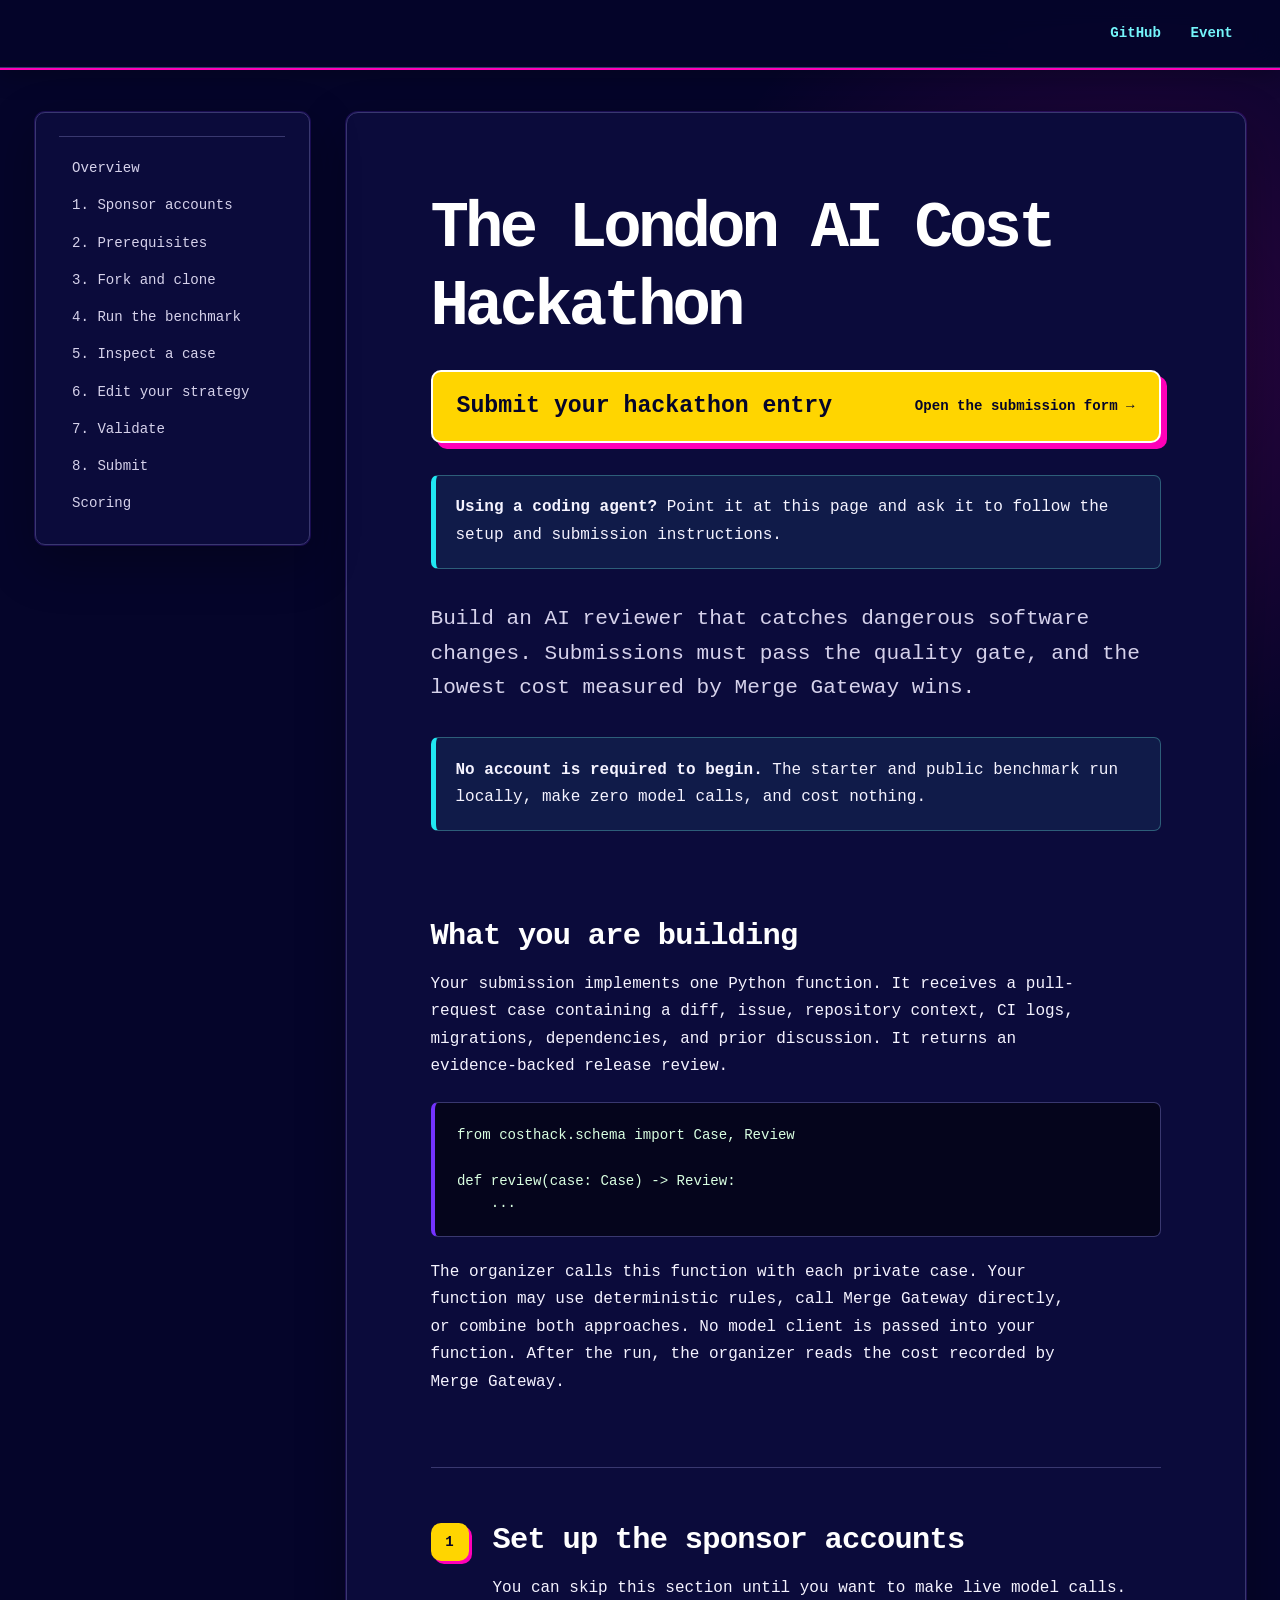
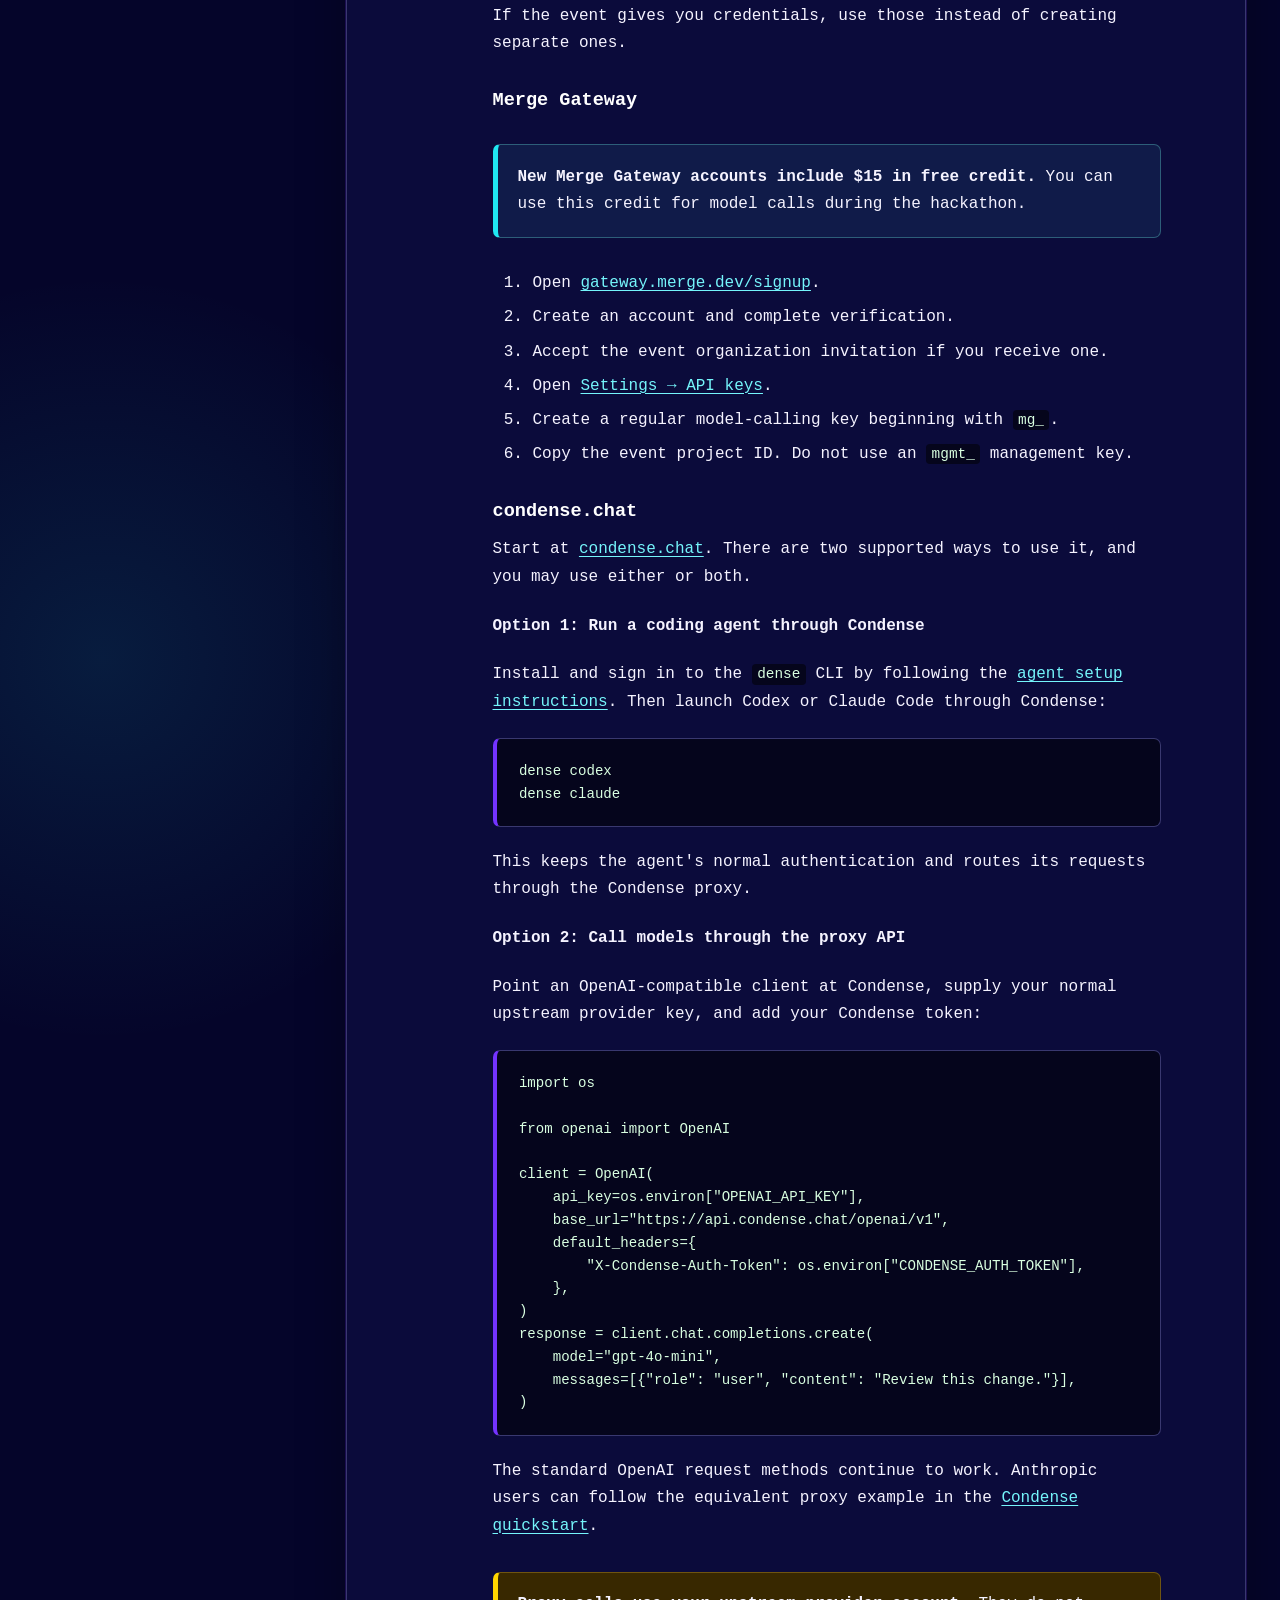
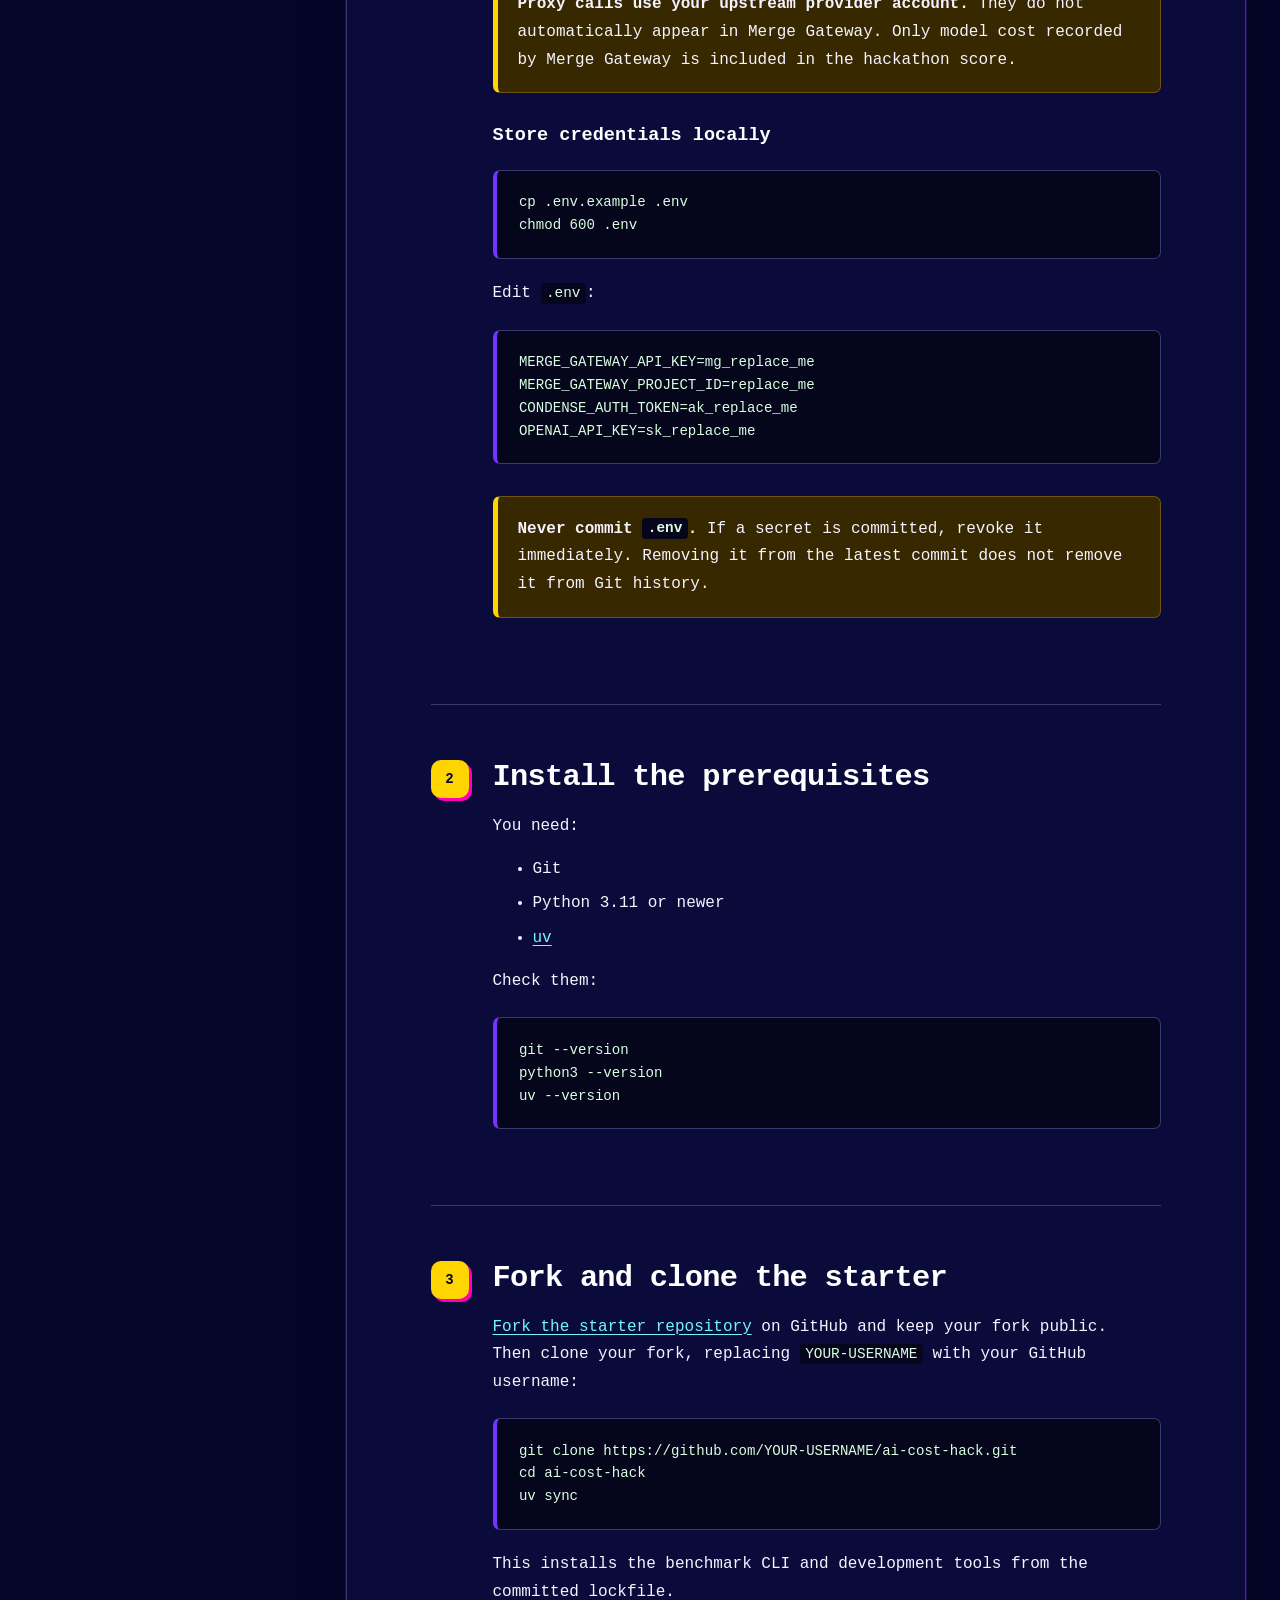
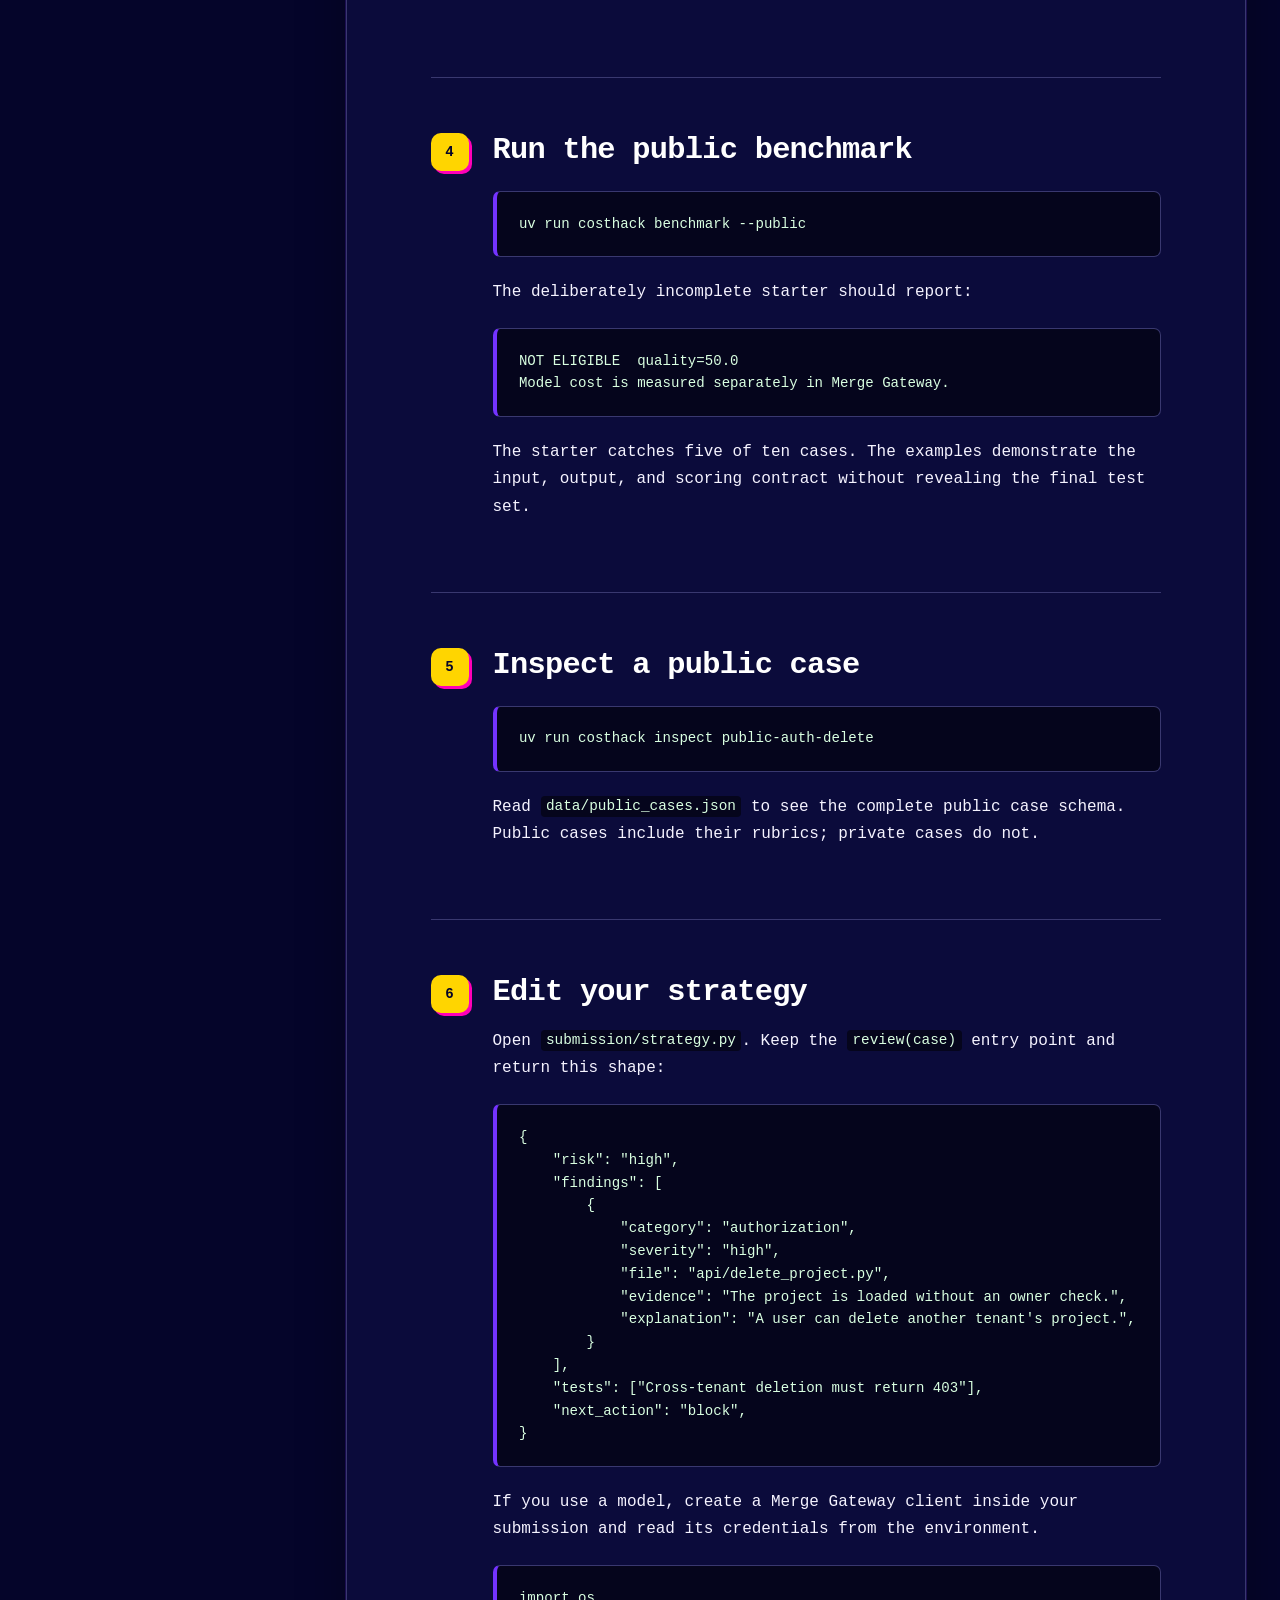
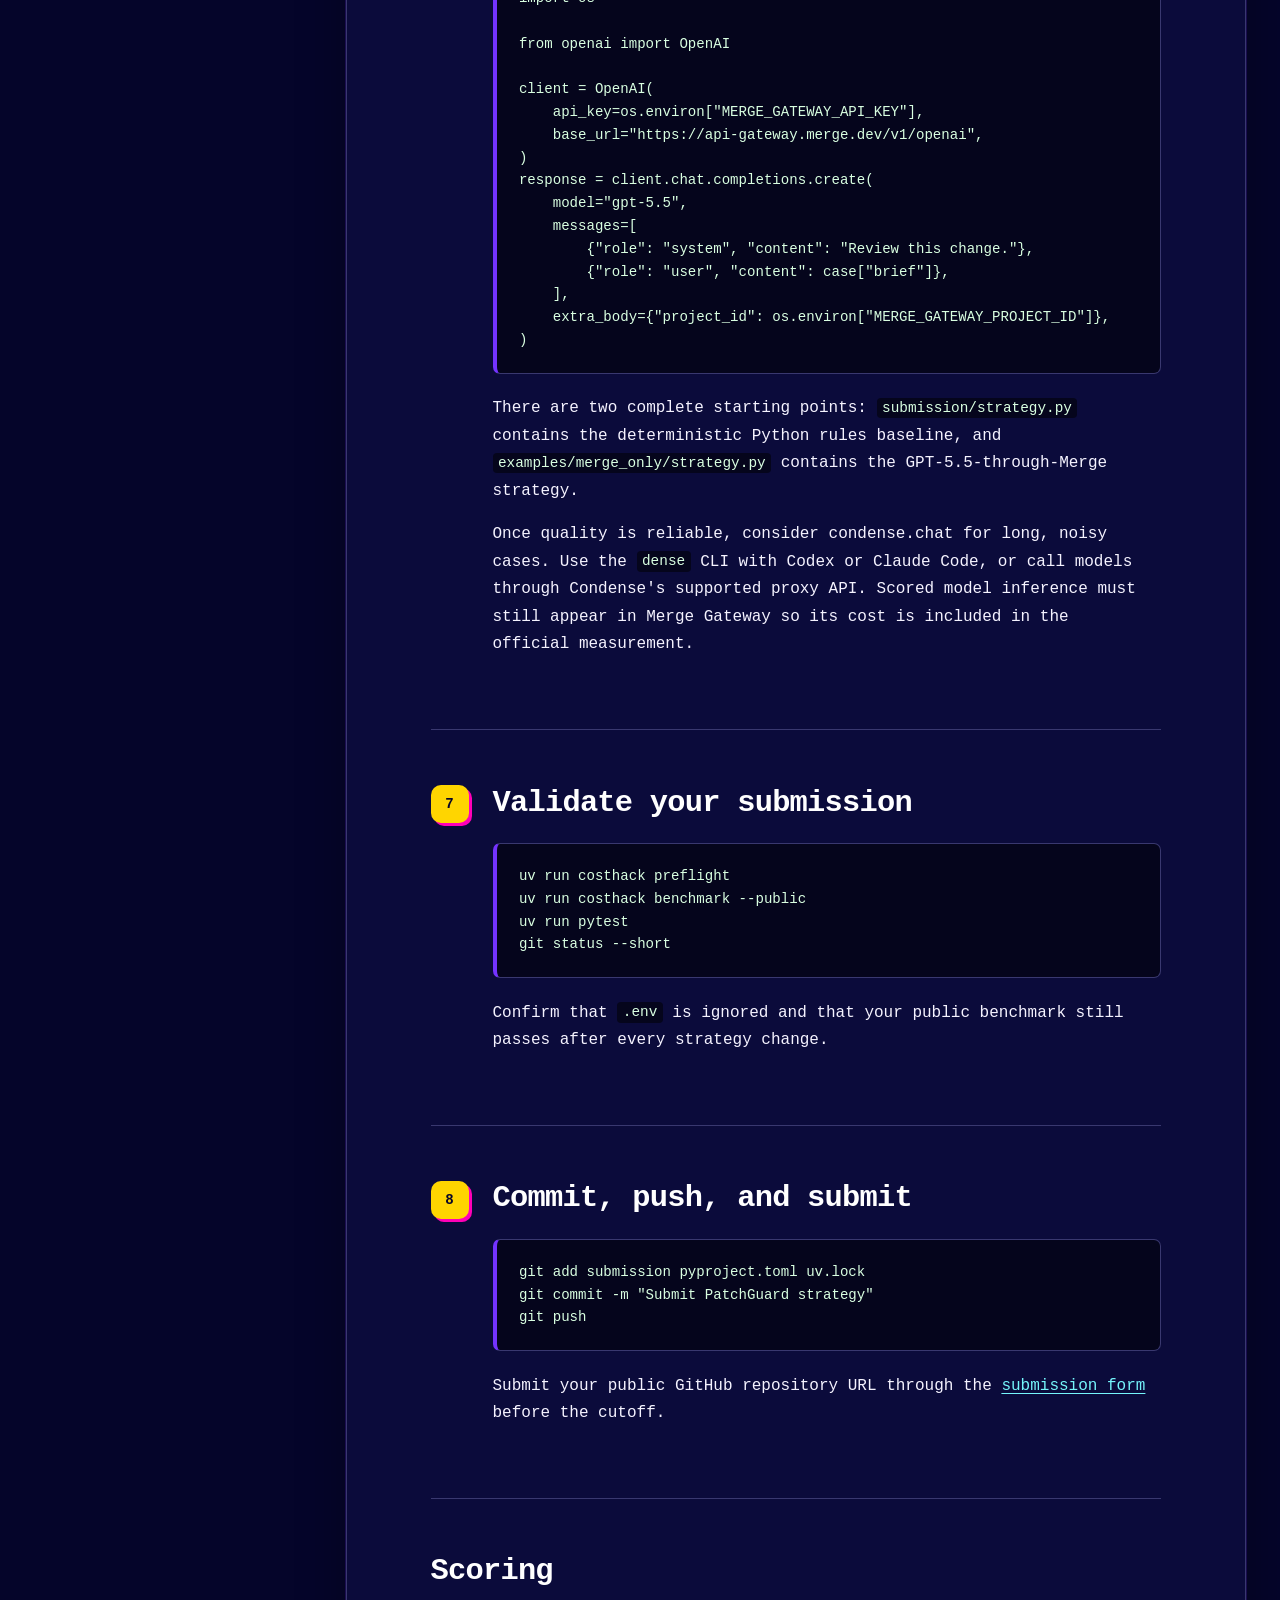
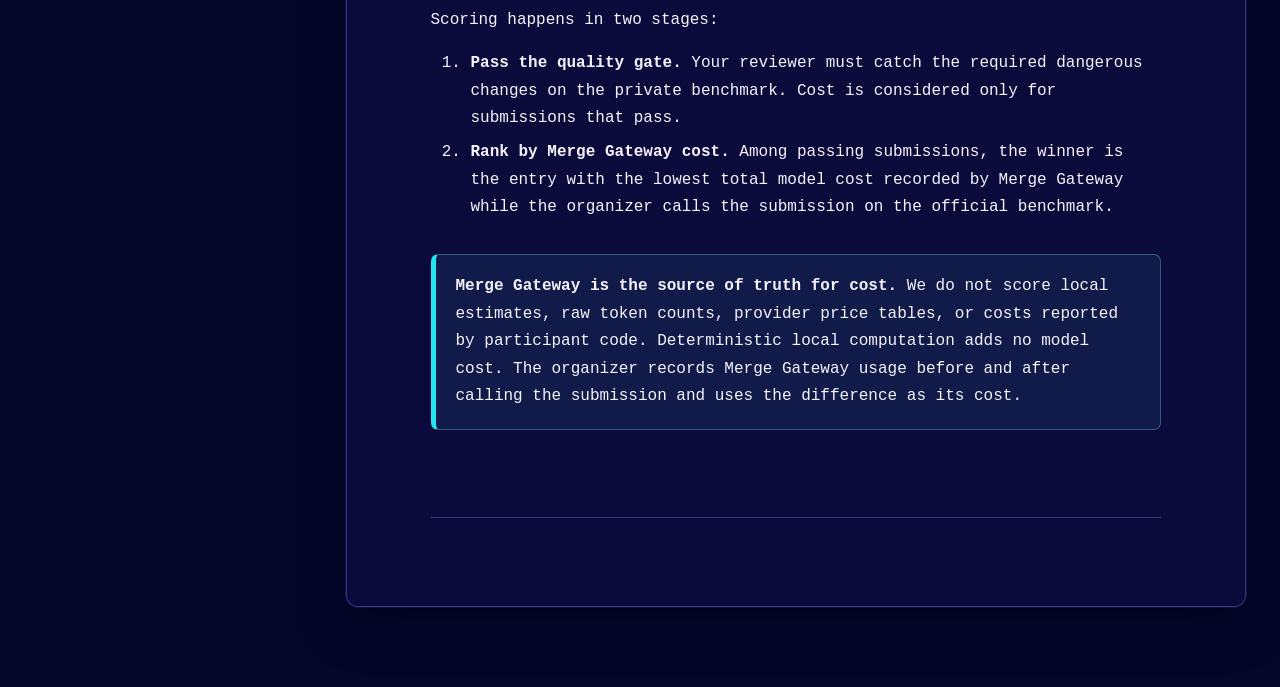
==== commit b7b9976b: "Deploy prominent submission form button" ====
--- a/index.html
+++ b/index.html
@@ -39,6 +39,15 @@
       <main id="content">
         <article>
           <h1>The London AI Cost Hackathon</h1>
+          <a
+            class="submission-cta"
+            href="https://forms.gle/kEtJrMxuxdGH4Zx56"
+            target="_blank"
+            rel="noopener noreferrer"
+          >
+            <span class="submission-cta-label">Submit your hackathon entry</span>
+            <span class="submission-cta-detail">Open the submission form →</span>
+          </a>
           <div class="note agent-note">
             <strong>Using a coding agent?</strong>
             Point it at this page and ask it to follow the setup and submission
@@ -321,7 +330,7 @@
 git push</code></pre>
               <p>
                 Submit your public GitHub repository URL through the
-                <a href="https://forms.gle/WFibQgZeckAAnwMFA">submission form</a>
+                <a href="https://forms.gle/kEtJrMxuxdGH4Zx56">submission form</a>
                 before the cutoff.
               </p>
             </div>
--- a/styles.css
+++ b/styles.css
@@ -245,6 +245,52 @@
   line-height: 1.65;
 }
 
+.submission-cta {
+  display: flex;
+  align-items: center;
+  justify-content: space-between;
+  gap: 1rem;
+  width: 100%;
+  margin: 1.5rem 0 2rem;
+  padding: 1.25rem 1.5rem;
+  color: var(--canvas);
+  background: var(--yellow);
+  border: 2px solid white;
+  border-radius: 10px;
+  box-shadow: 6px 6px 0 var(--pink);
+  text-decoration: none;
+  transition:
+    transform 120ms ease,
+    box-shadow 120ms ease;
+}
+
+.submission-cta:hover,
+.submission-cta:focus-visible {
+  color: var(--canvas);
+  background: white;
+  box-shadow: 3px 3px 0 var(--pink);
+  transform: translate(3px, 3px);
+}
+
+.submission-cta:focus-visible {
+  outline: 3px solid var(--accent);
+  outline-offset: 5px;
+}
+
+.submission-cta-label {
+  font-size: clamp(1.15rem, 2.5vw, 1.45rem);
+  font-weight: 800;
+  line-height: 1.25;
+}
+
+.submission-cta-detail {
+  flex: 0 0 auto;
+  font-size: 0.88rem;
+  font-weight: 700;
+  line-height: 1.3;
+  text-align: right;
+}
+
 .agent-note {
   margin-top: 0;
 }
@@ -374,6 +420,16 @@
     font-size: 2.65rem;
   }
 
+  .submission-cta {
+    align-items: flex-start;
+    flex-direction: column;
+    padding: 1.1rem 1.15rem;
+  }
+
+  .submission-cta-detail {
+    text-align: left;
+  }
+
   .step {
     grid-template-columns: 34px minmax(0, 1fr);
     gap: 0.8rem;
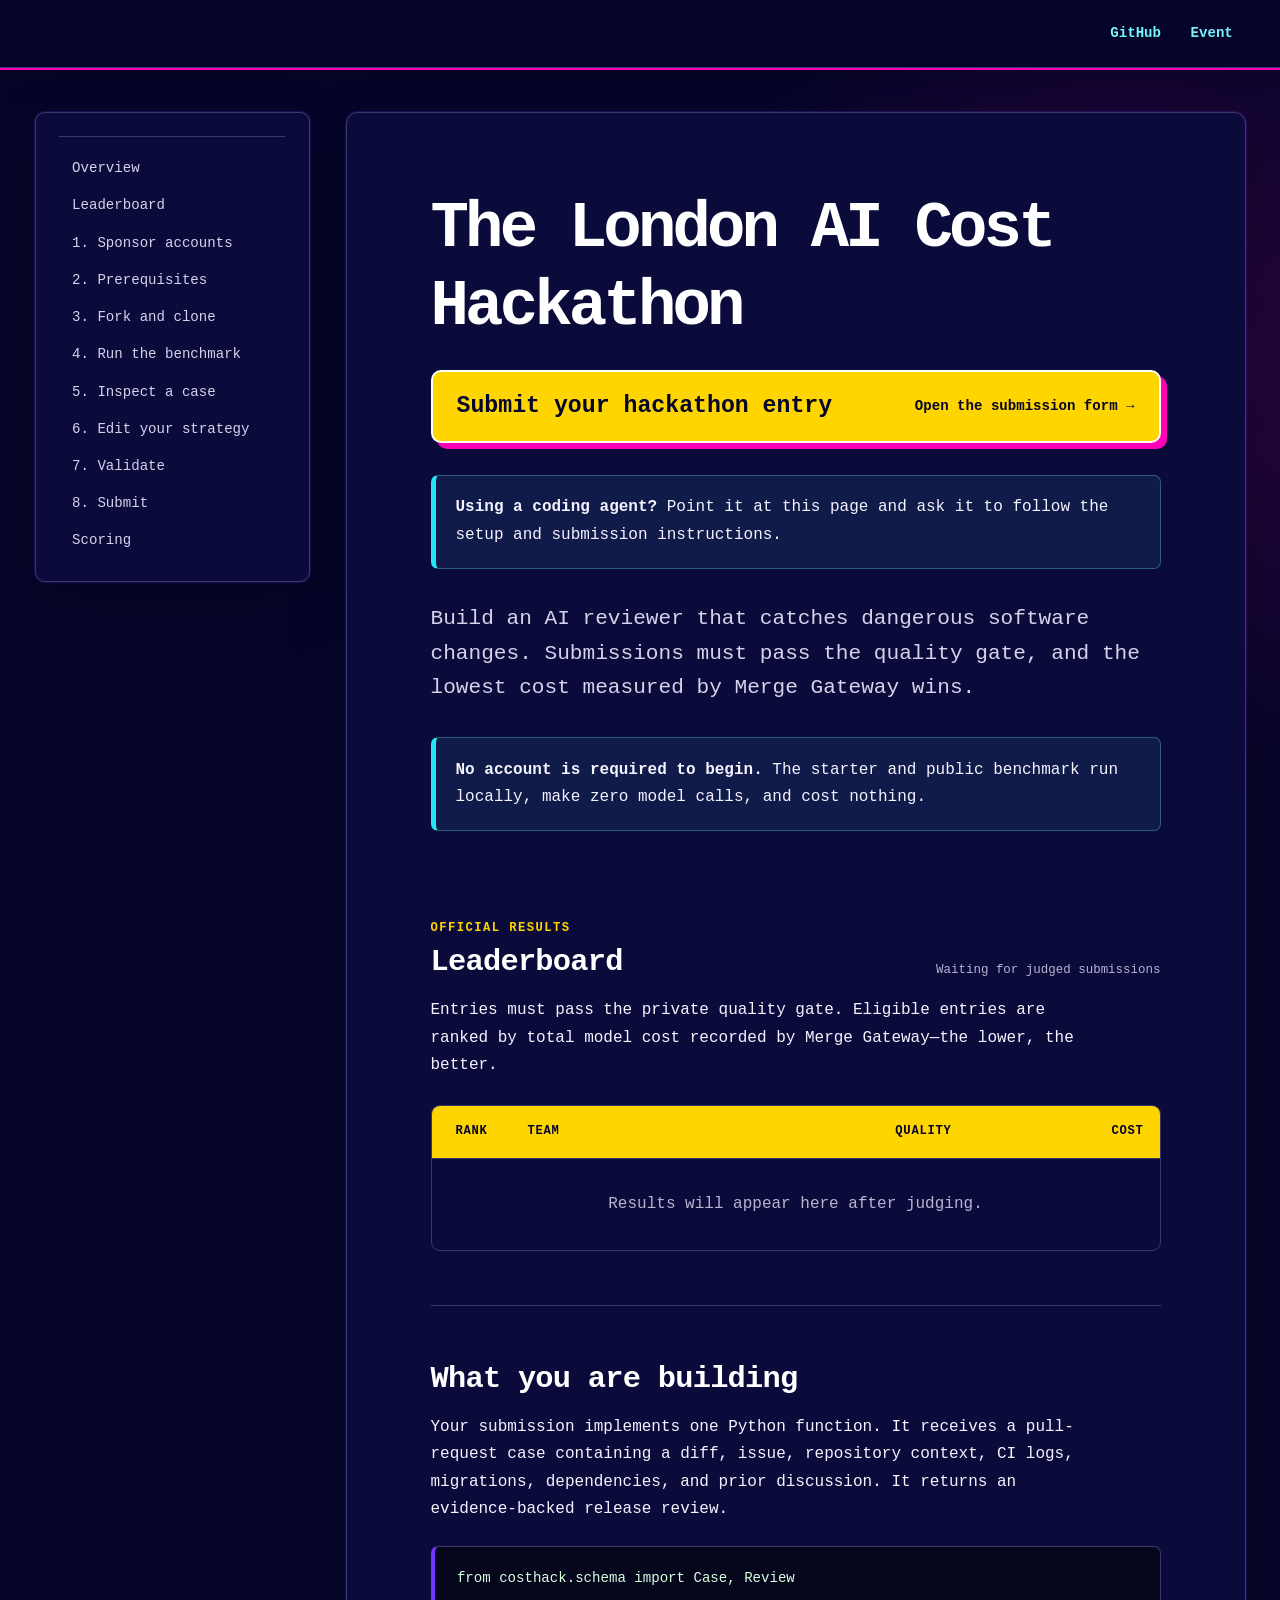
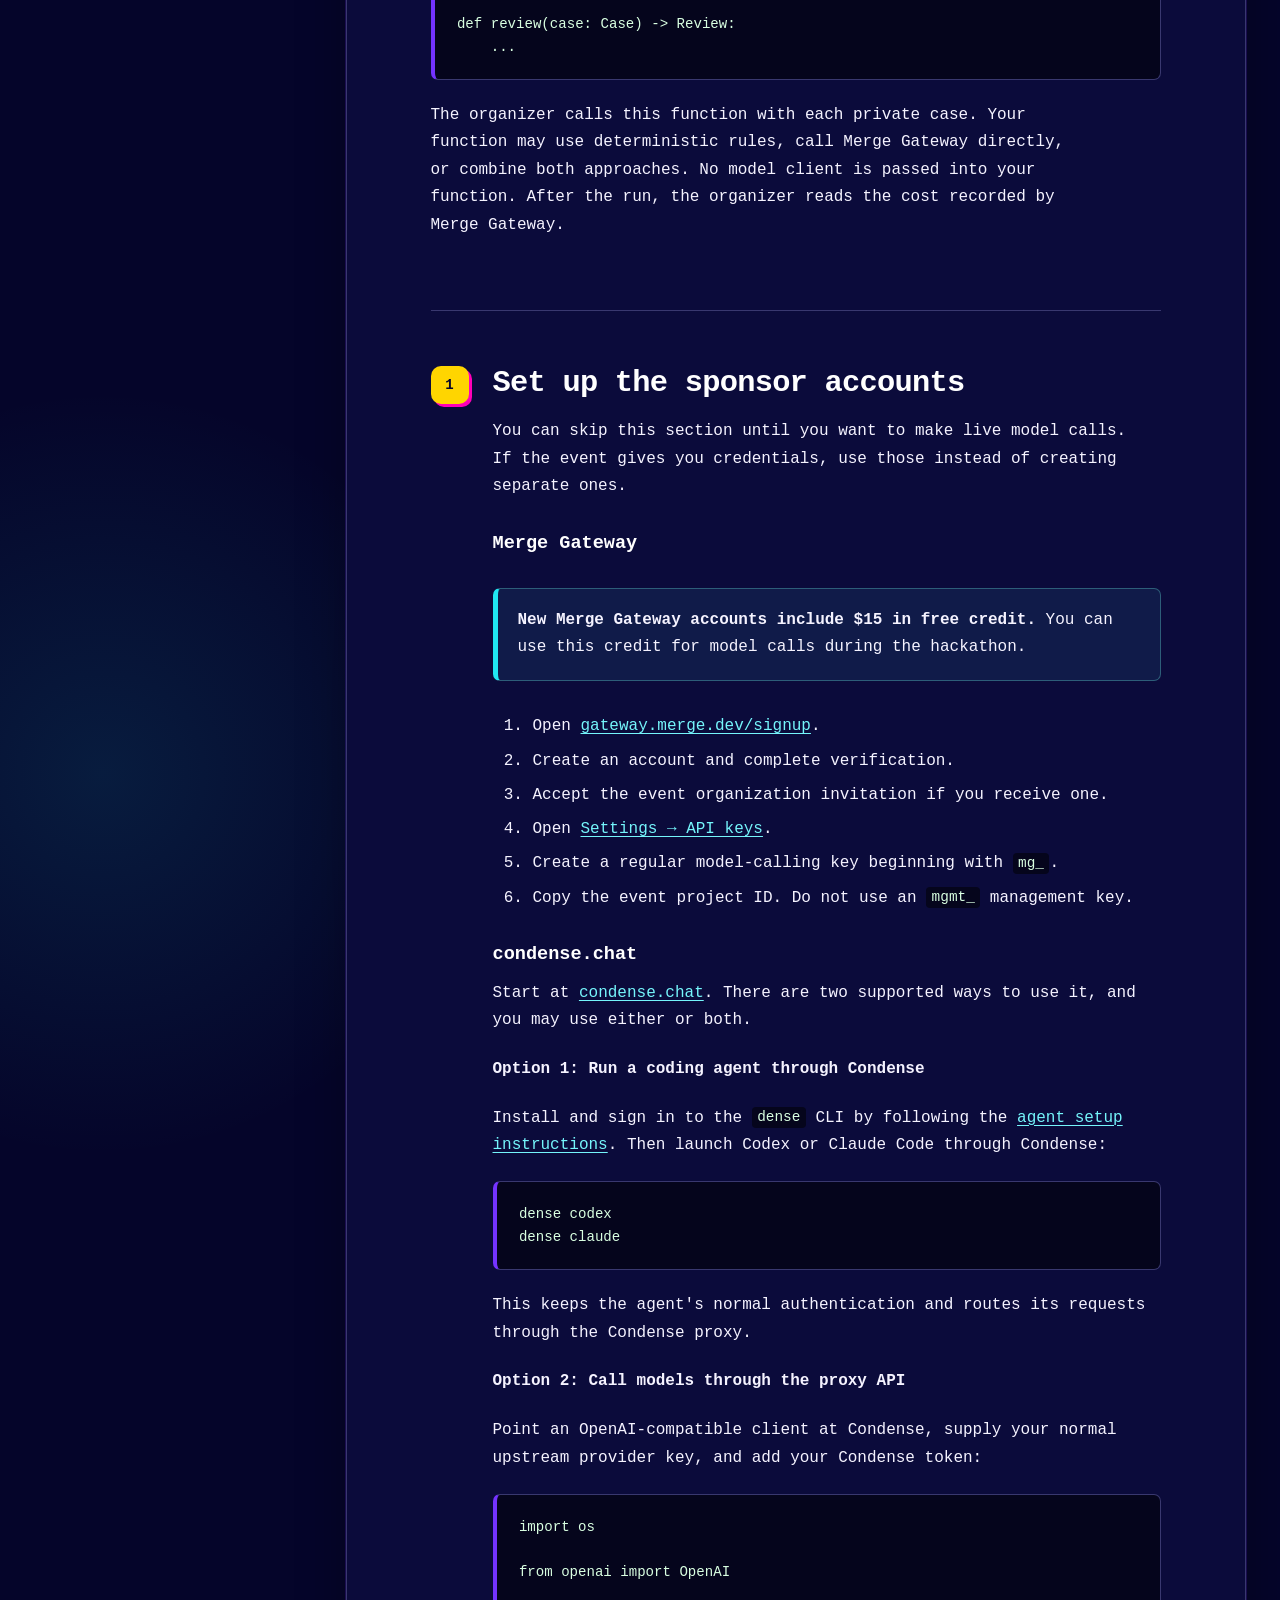
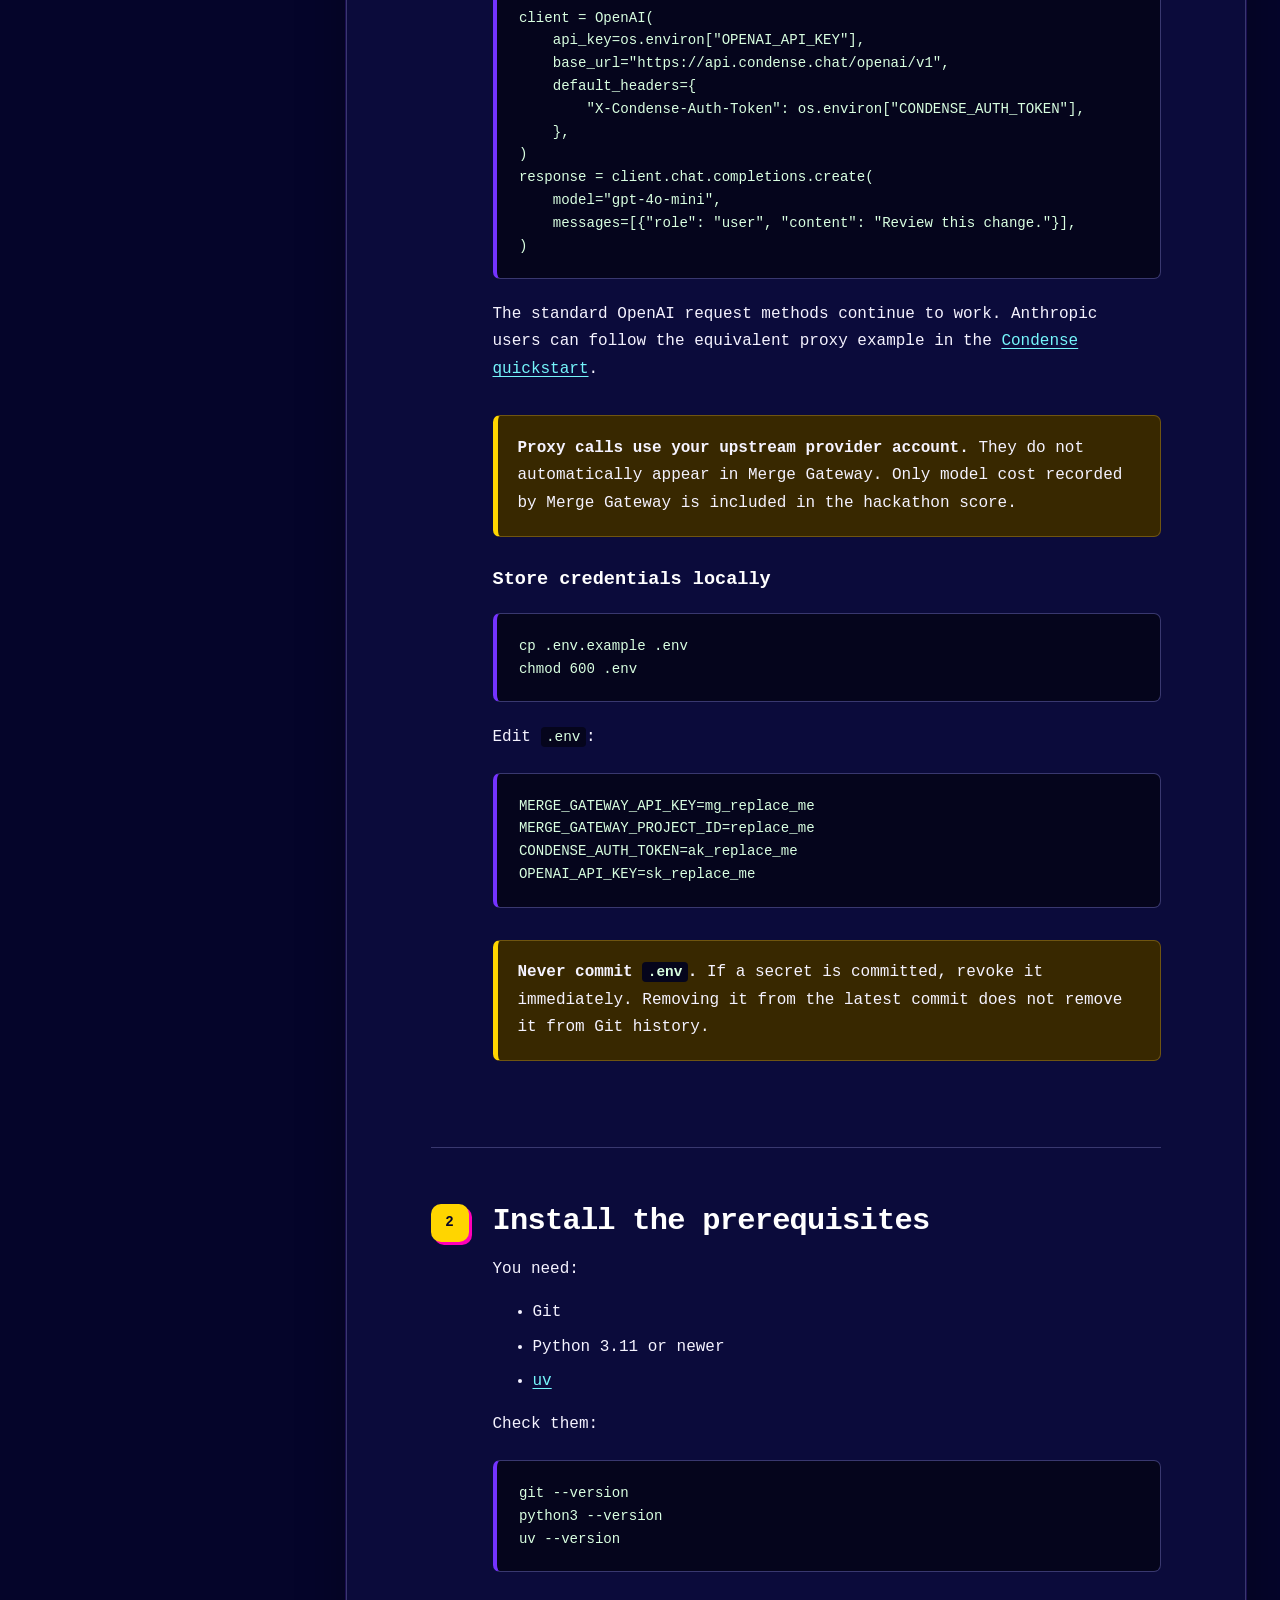
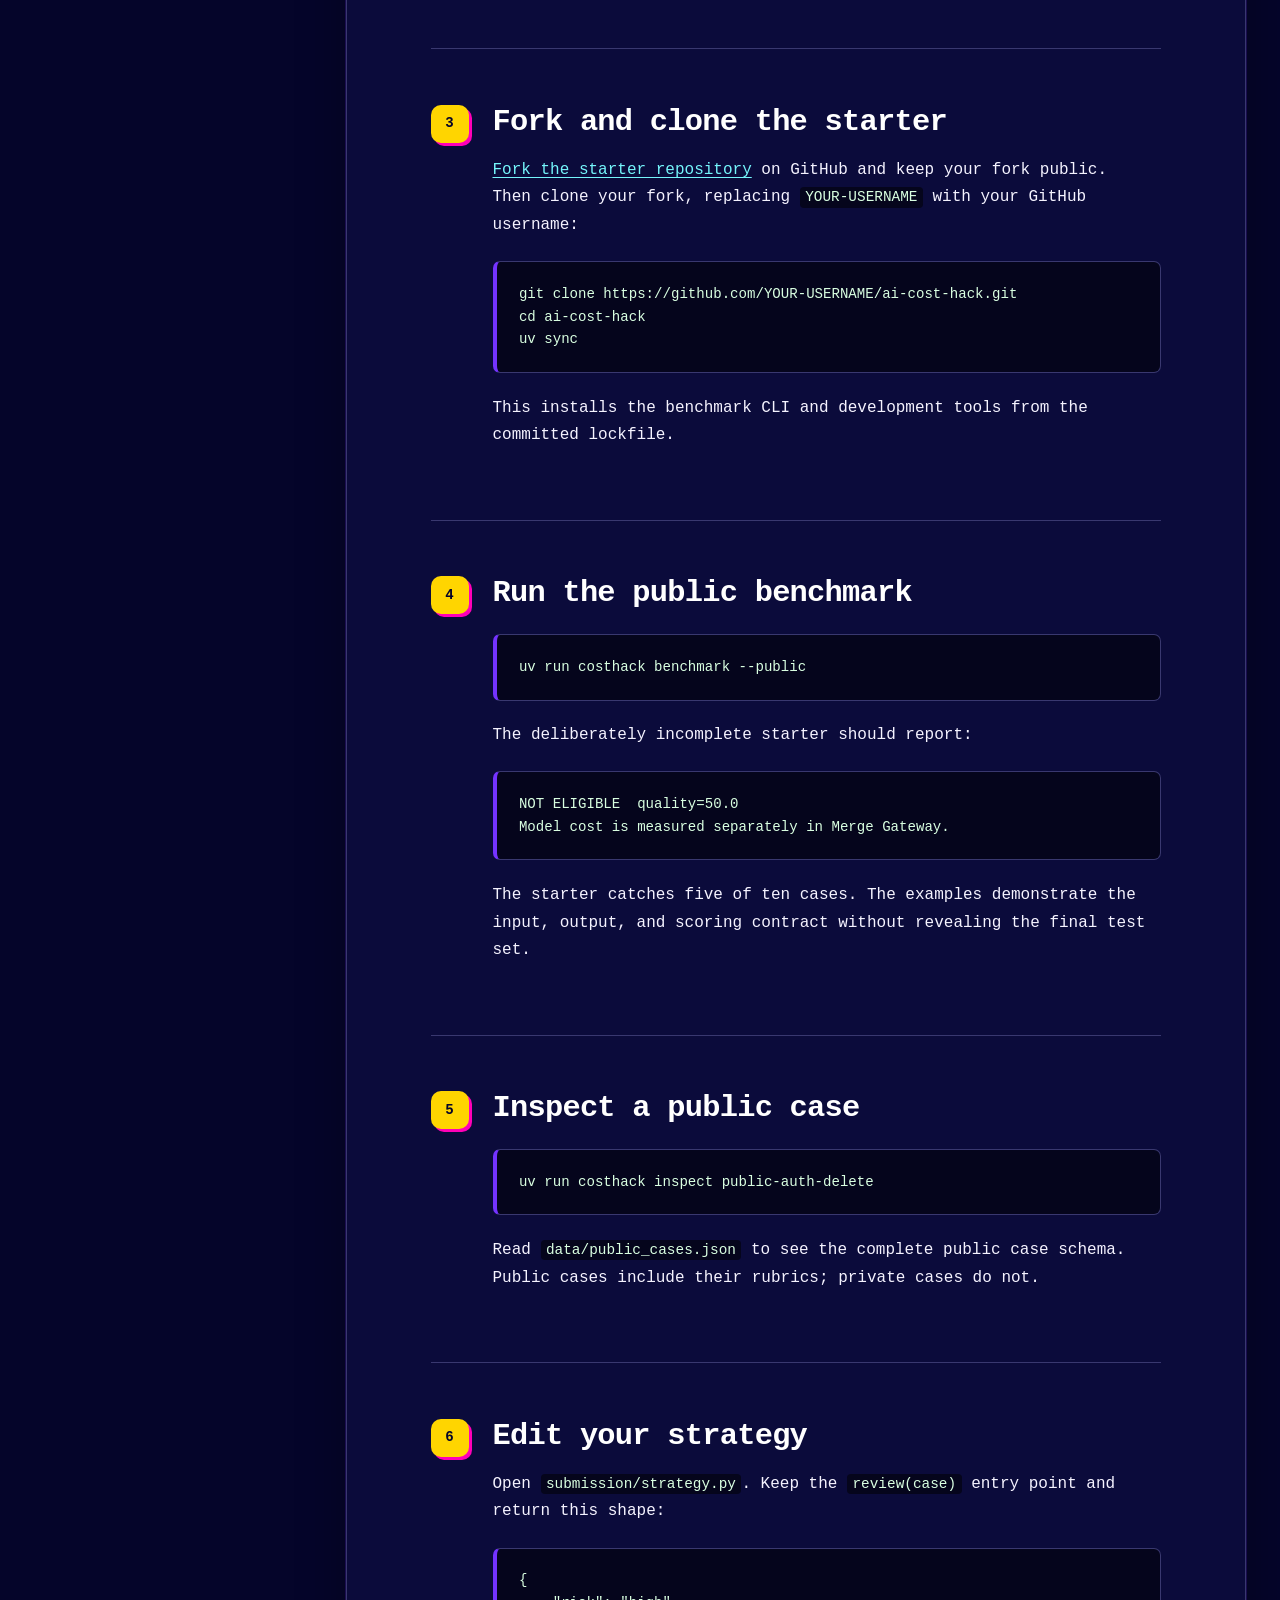
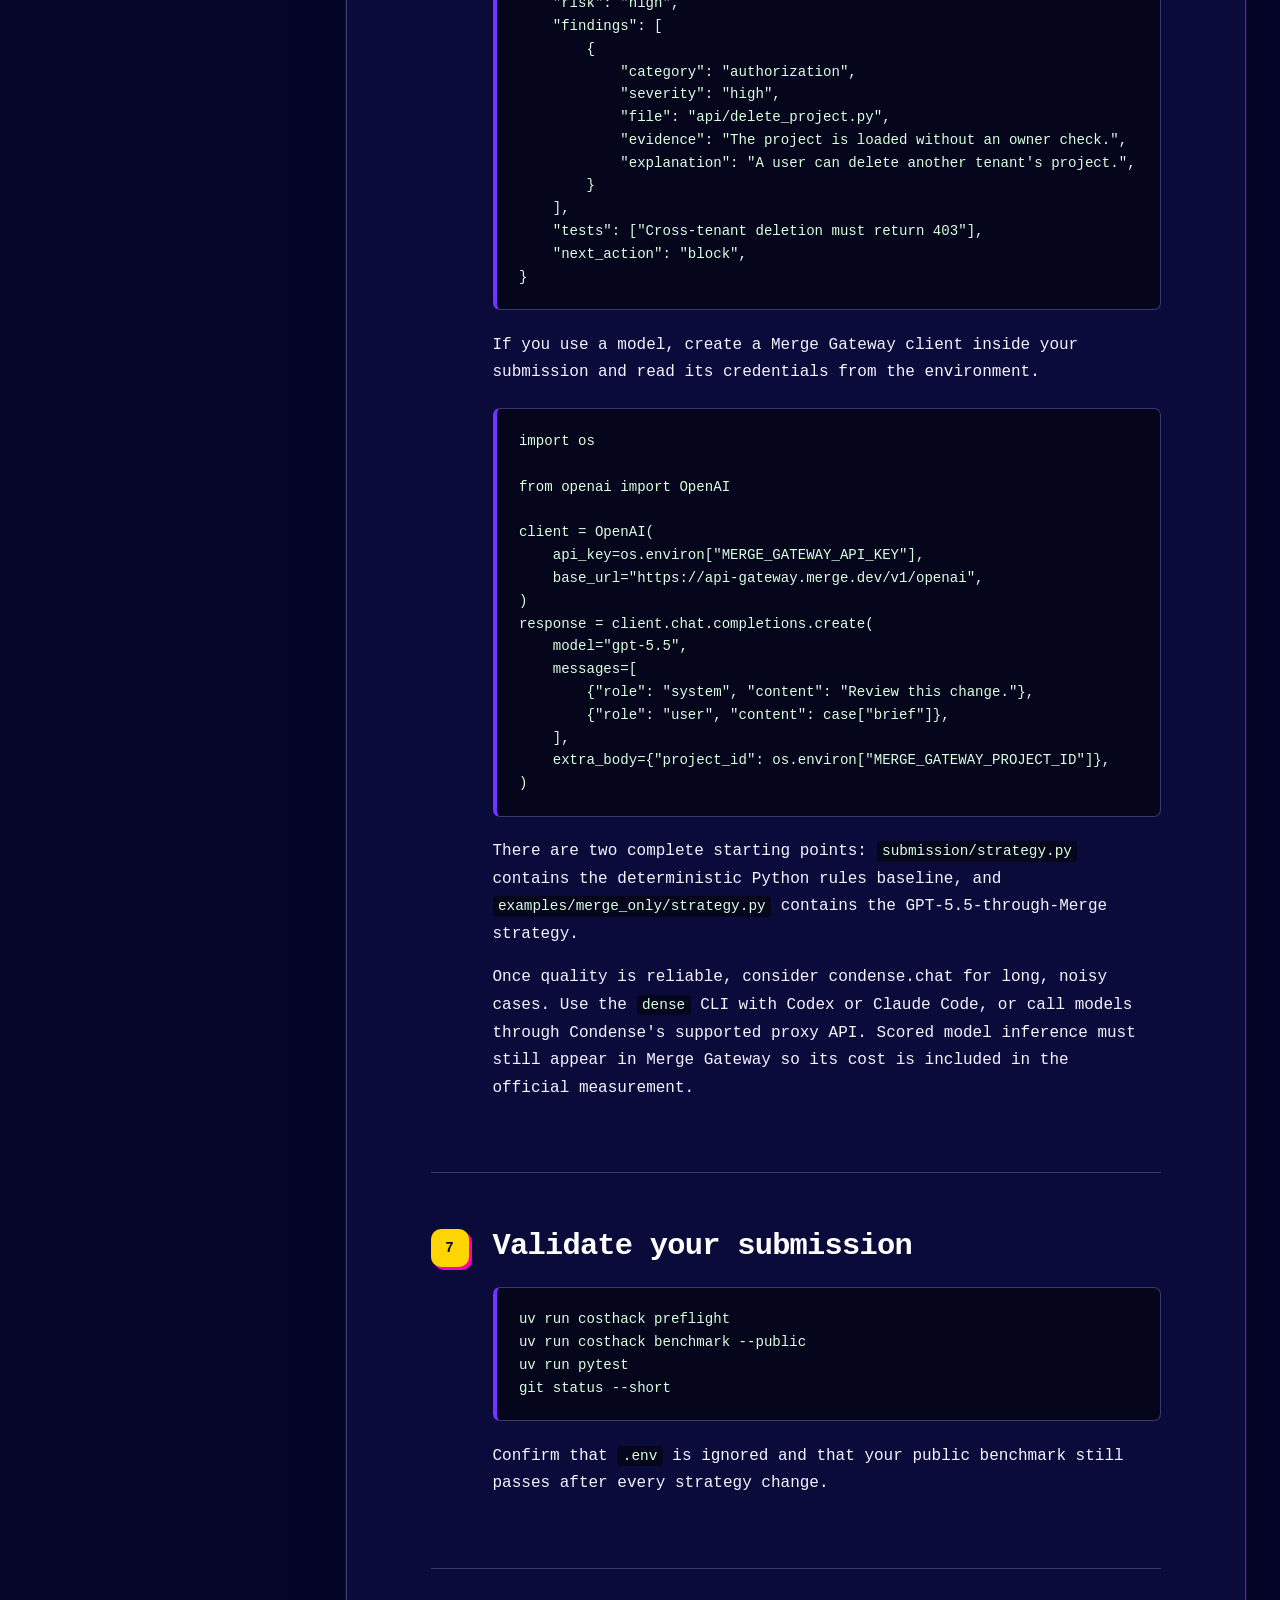
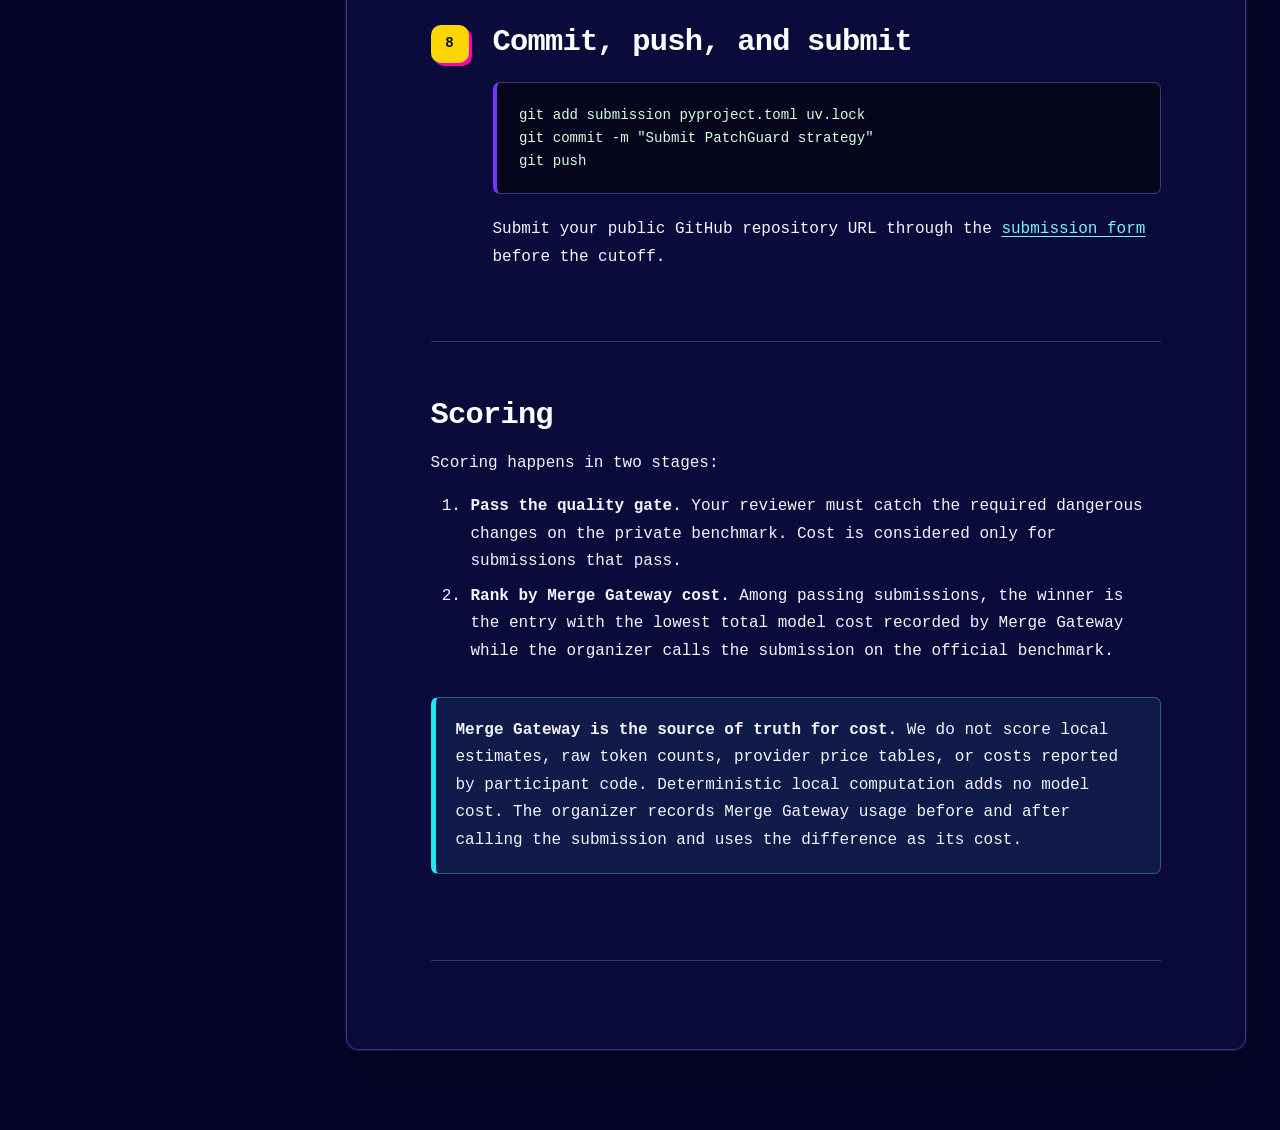
==== commit 675096e2: "Deploy public cost leaderboard" ====
--- a/index.html
+++ b/index.html
@@ -9,6 +9,7 @@
     />
     <title>The London AI Cost Hackathon</title>
     <link rel="stylesheet" href="styles.css" />
+    <script src="leaderboard.js" defer></script>
   </head>
   <body>
     <a class="skip-link" href="#content">Skip to content</a>
@@ -24,6 +25,7 @@
       <aside class="sidebar">
         <nav aria-label="Guide sections">
           <a href="#overview">Overview</a>
+          <a href="#leaderboard">Leaderboard</a>
           <a href="#accounts">1. Sponsor accounts</a>
           <a href="#prerequisites">2. Prerequisites</a>
           <a href="#clone">3. Fork and clone</a>
@@ -64,6 +66,41 @@
             The starter and public benchmark run locally, make zero model calls, and cost
             nothing.
           </div>
+
+          <section id="leaderboard">
+            <div class="section-heading">
+              <div>
+                <p class="eyebrow">Official results</p>
+                <h2>Leaderboard</h2>
+              </div>
+              <p class="leaderboard-updated" id="leaderboard-updated">
+                Waiting for judged submissions
+              </p>
+            </div>
+            <p>
+              Entries must pass the private quality gate. Eligible entries are ranked by
+              total model cost recorded by Merge Gateway—the lower, the better.
+            </p>
+            <div class="leaderboard-frame">
+              <table class="leaderboard-table">
+                <thead>
+                  <tr>
+                    <th scope="col">Rank</th>
+                    <th scope="col">Team</th>
+                    <th scope="col">Quality</th>
+                    <th scope="col">Cost</th>
+                  </tr>
+                </thead>
+                <tbody id="leaderboard-body">
+                  <tr>
+                    <td class="leaderboard-empty" colspan="4">
+                      Results will appear here after judging.
+                    </td>
+                  </tr>
+                </tbody>
+              </table>
+            </div>
+          </section>
 
           <section id="overview">
             <h2>What you are building</h2>
--- a/styles.css
+++ b/styles.css
@@ -295,6 +295,104 @@
   margin-top: 0;
 }
 
+.section-heading {
+  display: flex;
+  align-items: end;
+  justify-content: space-between;
+  gap: 1.5rem;
+  margin-bottom: 1rem;
+}
+
+.section-heading h2 {
+  margin-bottom: 0;
+}
+
+.eyebrow {
+  margin: 0 0 0.35rem;
+  color: var(--yellow);
+  font-size: 0.76rem;
+  font-weight: 800;
+  letter-spacing: 0.12em;
+  text-transform: uppercase;
+}
+
+.leaderboard-updated {
+  margin: 0;
+  color: var(--muted);
+  font-size: 0.78rem;
+  text-align: right;
+}
+
+.leaderboard-frame {
+  margin-top: 1.6rem;
+  overflow-x: auto;
+  border: 1px solid var(--line);
+  border-radius: 9px;
+}
+
+.leaderboard-table {
+  width: 100%;
+  border-collapse: collapse;
+  font-variant-numeric: tabular-nums;
+}
+
+.leaderboard-table th,
+.leaderboard-table td {
+  padding: 0.95rem 1rem;
+  border-bottom: 1px solid var(--line);
+  text-align: left;
+}
+
+.leaderboard-table th {
+  color: var(--canvas);
+  background: var(--yellow);
+  font-size: 0.76rem;
+  letter-spacing: 0.06em;
+  text-transform: uppercase;
+}
+
+.leaderboard-table th:first-child,
+.leaderboard-table td:first-child {
+  width: 5rem;
+  text-align: center;
+}
+
+.leaderboard-table th:nth-child(3),
+.leaderboard-table th:nth-child(4),
+.leaderboard-table td:nth-child(3),
+.leaderboard-table td:nth-child(4) {
+  text-align: right;
+}
+
+.leaderboard-table tbody tr:last-child td {
+  border-bottom: 0;
+}
+
+.leaderboard-table tbody tr:first-child:not(:only-child) {
+  background: rgba(255, 213, 0, 0.08);
+}
+
+.leaderboard-rank {
+  color: var(--yellow);
+  font-size: 1.15rem;
+  font-weight: 800;
+}
+
+.leaderboard-team {
+  font-weight: 700;
+}
+
+.leaderboard-cost {
+  color: var(--accent);
+  font-weight: 800;
+}
+
+.leaderboard-empty {
+  padding-block: 2rem !important;
+  color: var(--muted);
+  text-align: center !important;
+}
+
 .note,
 .warning {
   margin: 2rem 0;
@@ -430,6 +528,21 @@
     text-align: left;
   }
 
+  .section-heading {
+    align-items: flex-start;
+    flex-direction: column;
+    gap: 0.5rem;
+  }
+
+  .leaderboard-updated {
+    text-align: left;
+  }
+
+  .leaderboard-table th,
+  .leaderboard-table td {
+    padding: 0.8rem 0.65rem;
+  }
+
   .step {
     grid-template-columns: 34px minmax(0, 1fr);
     gap: 0.8rem;
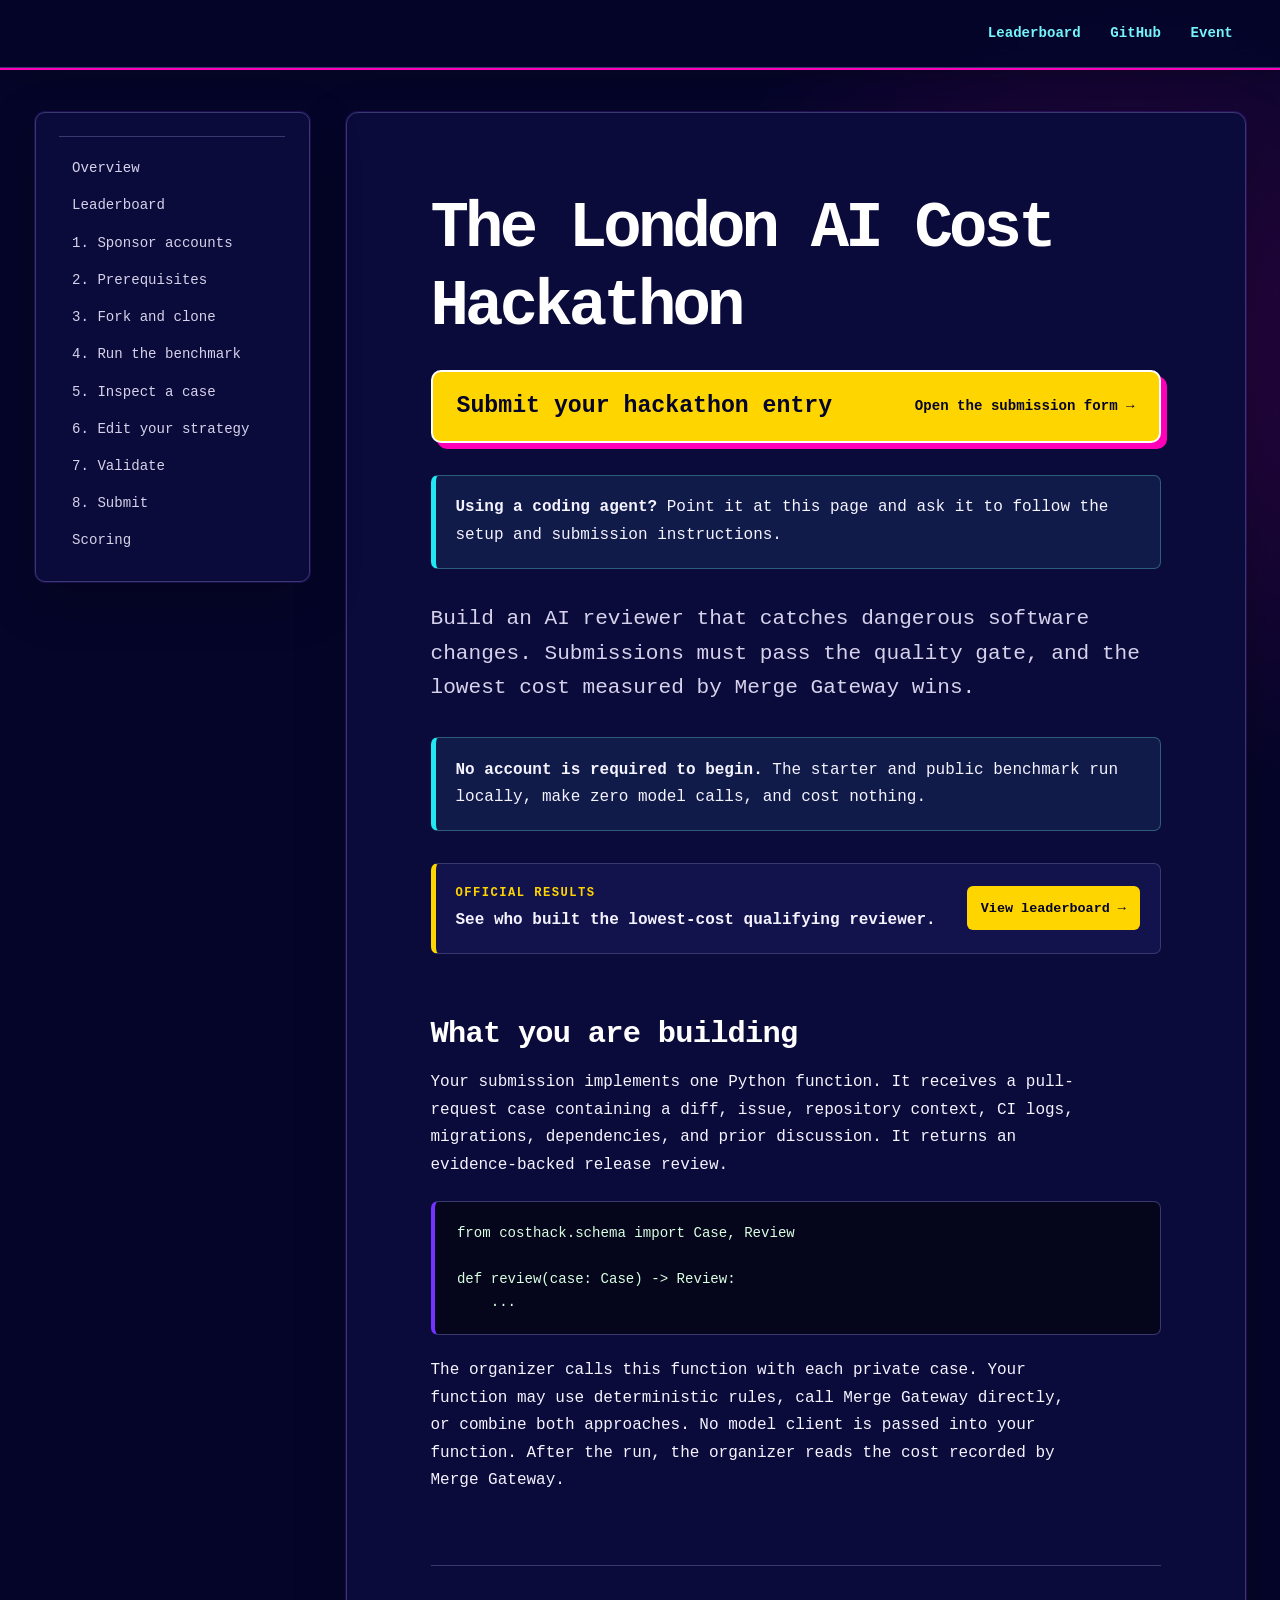
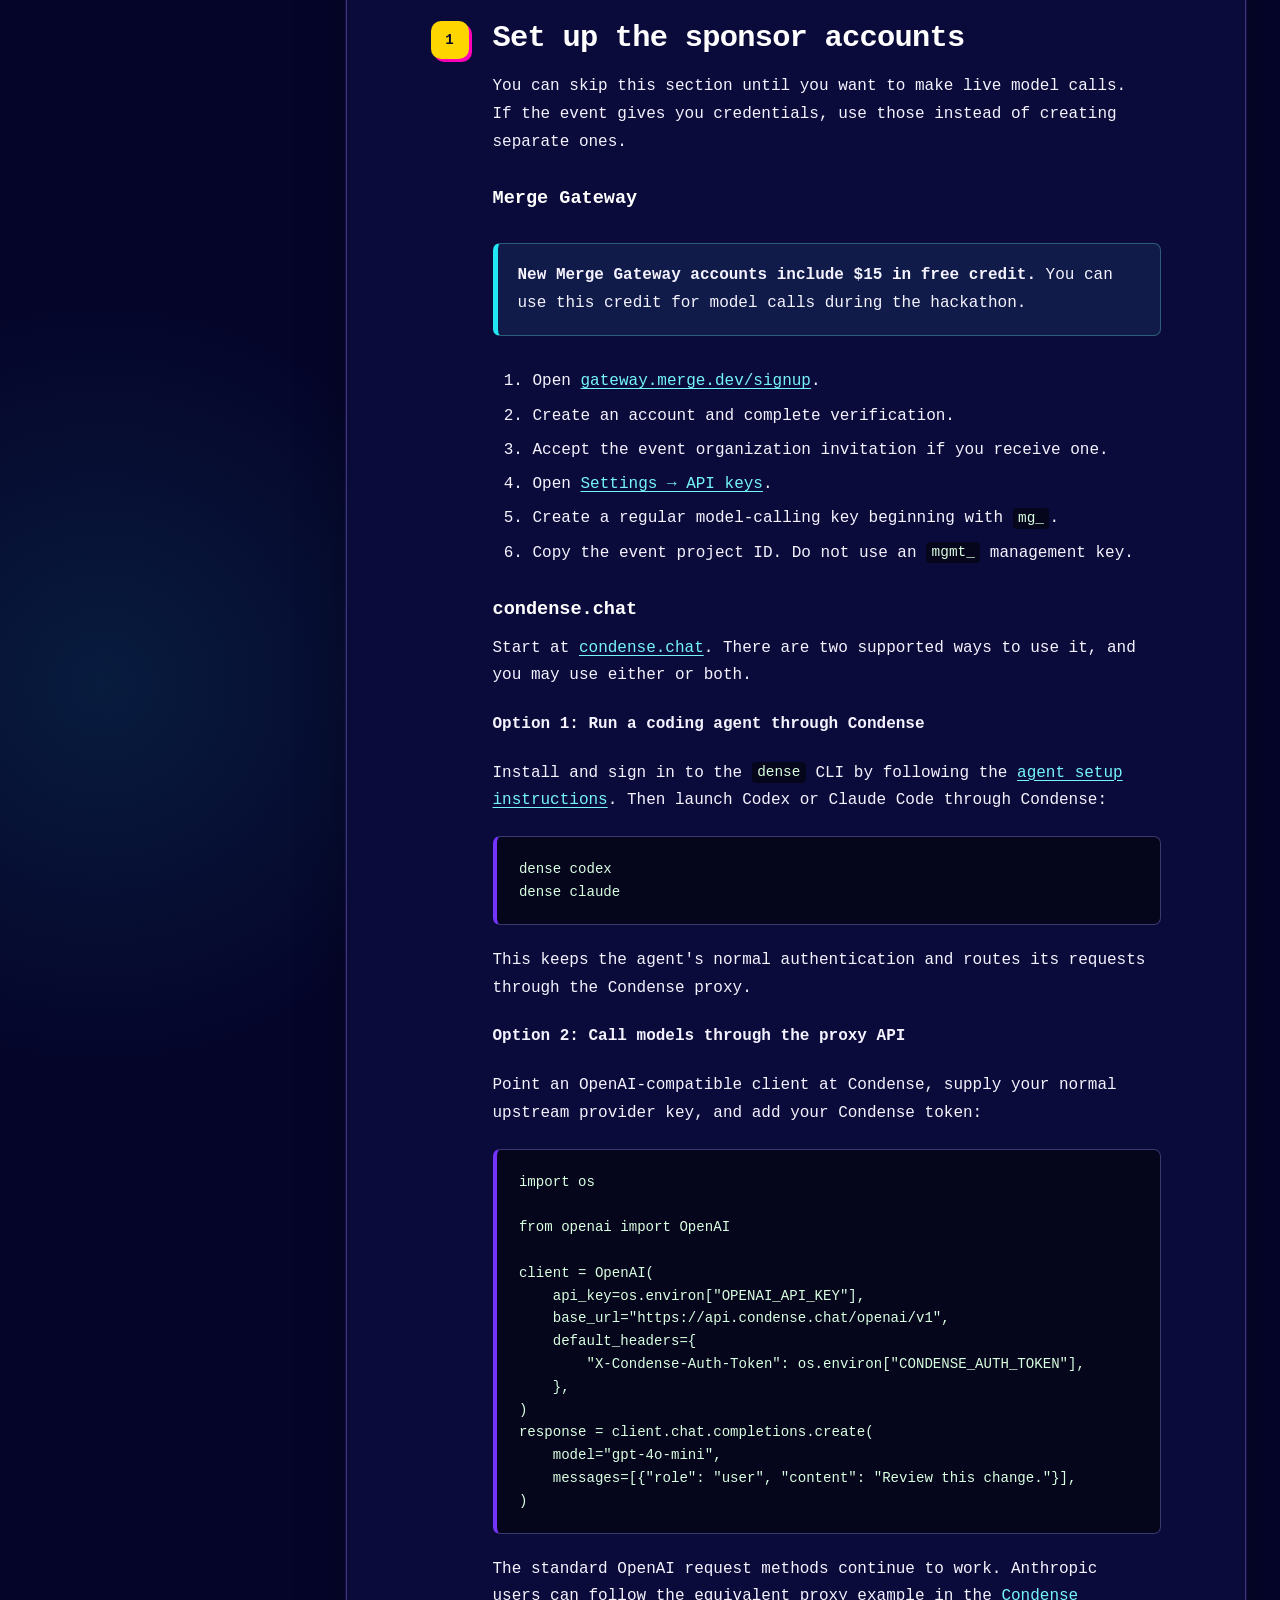
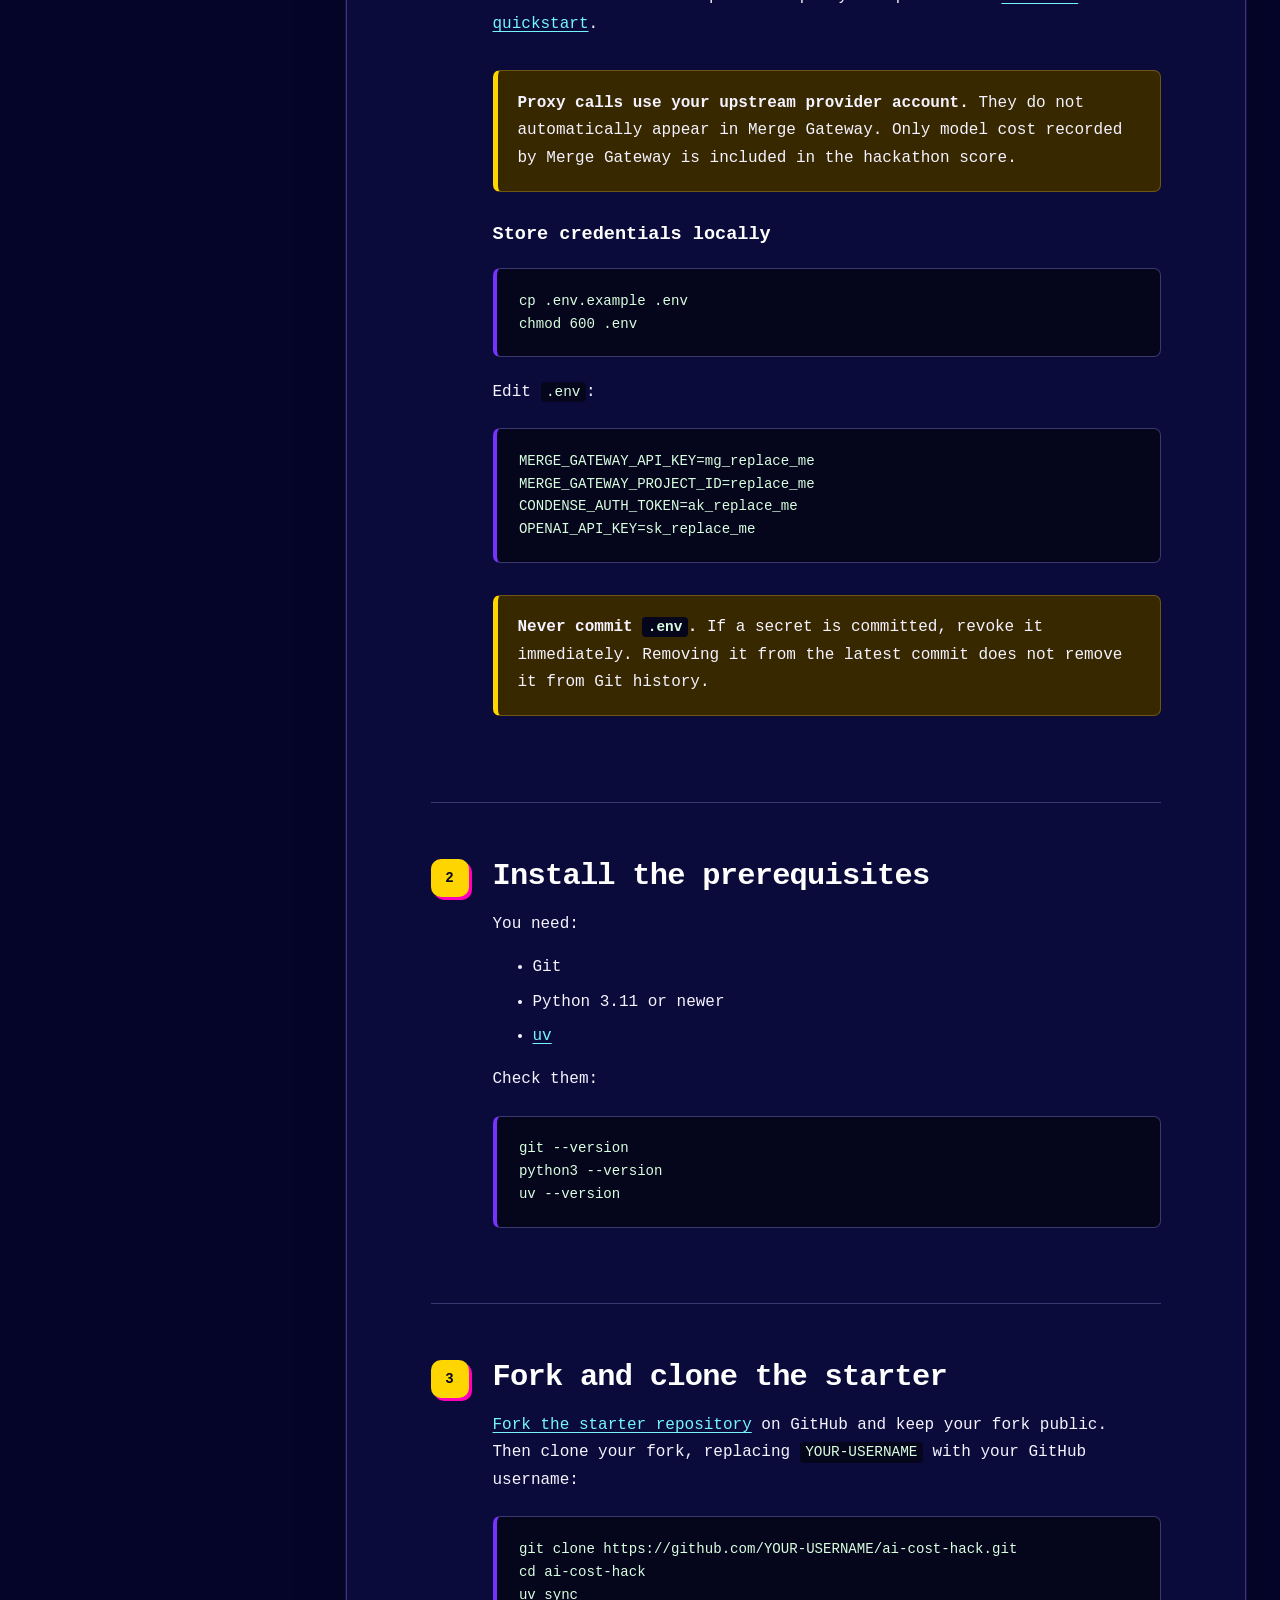
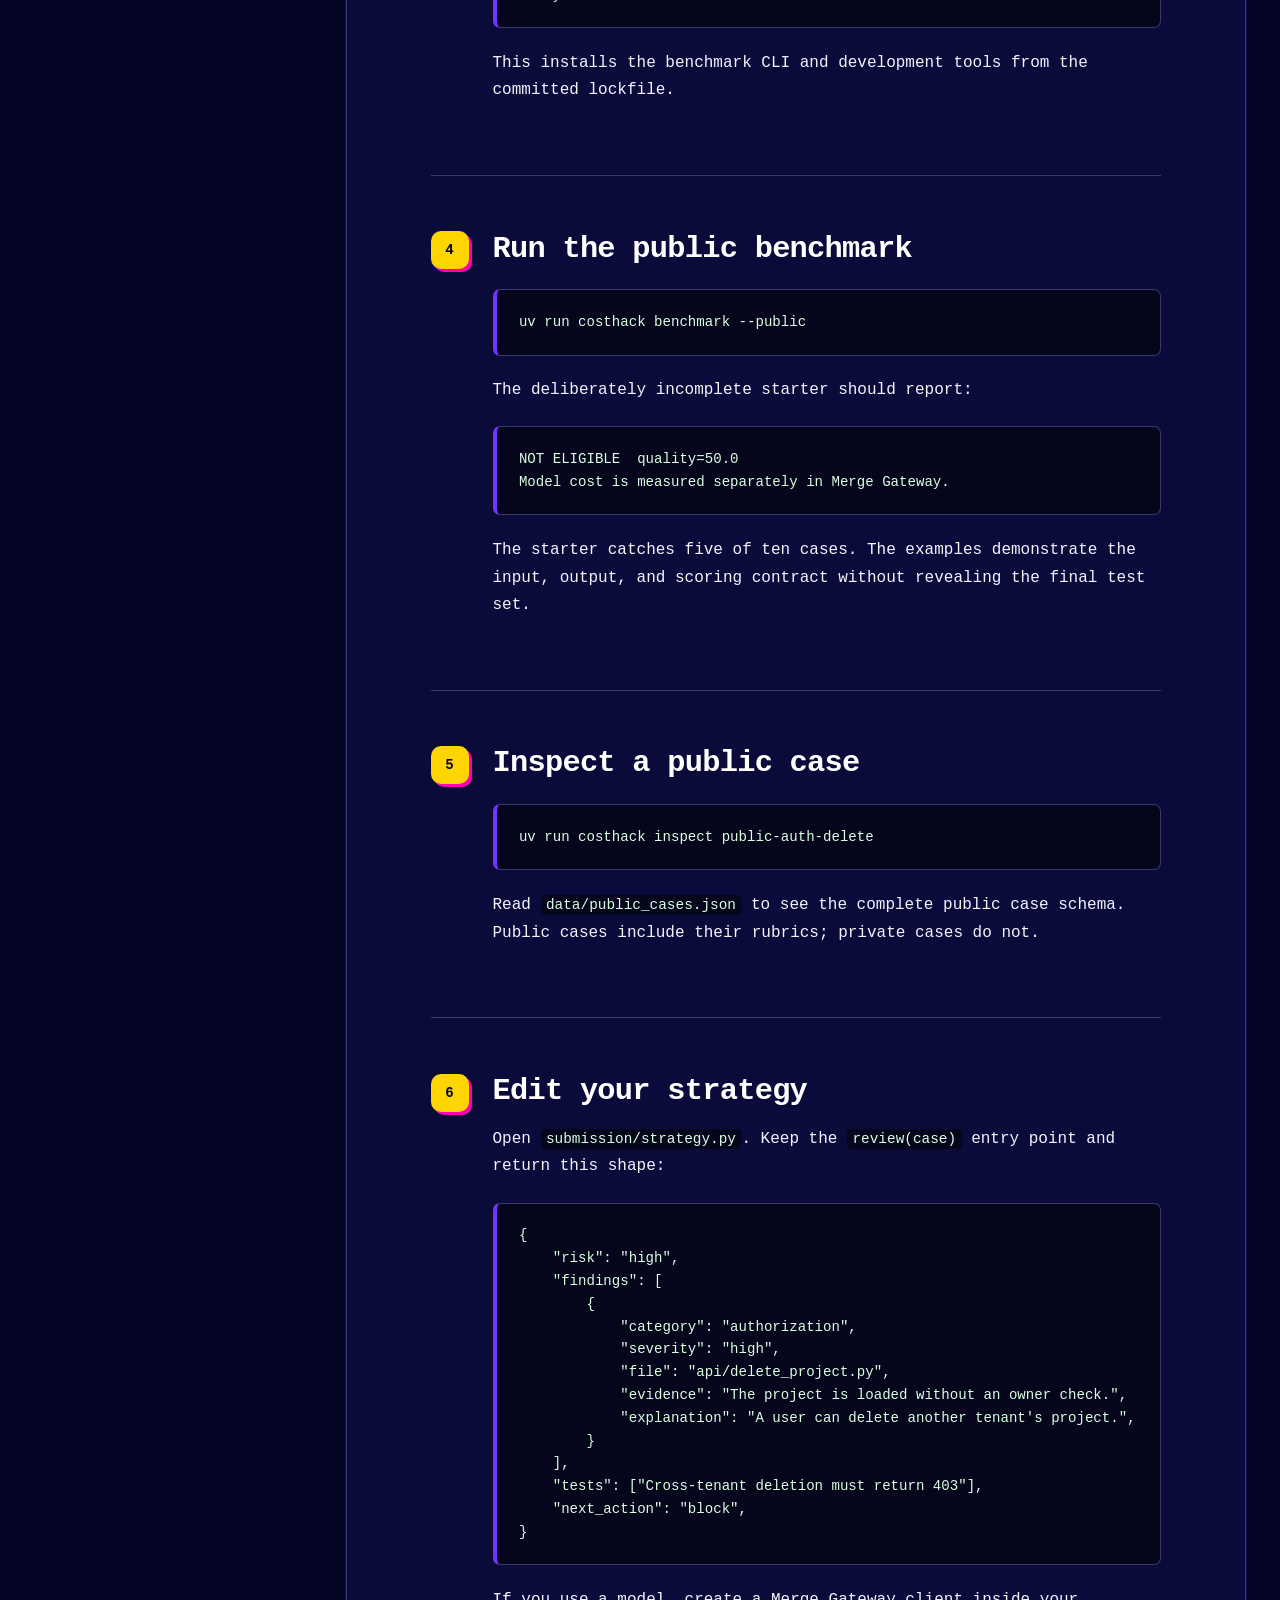
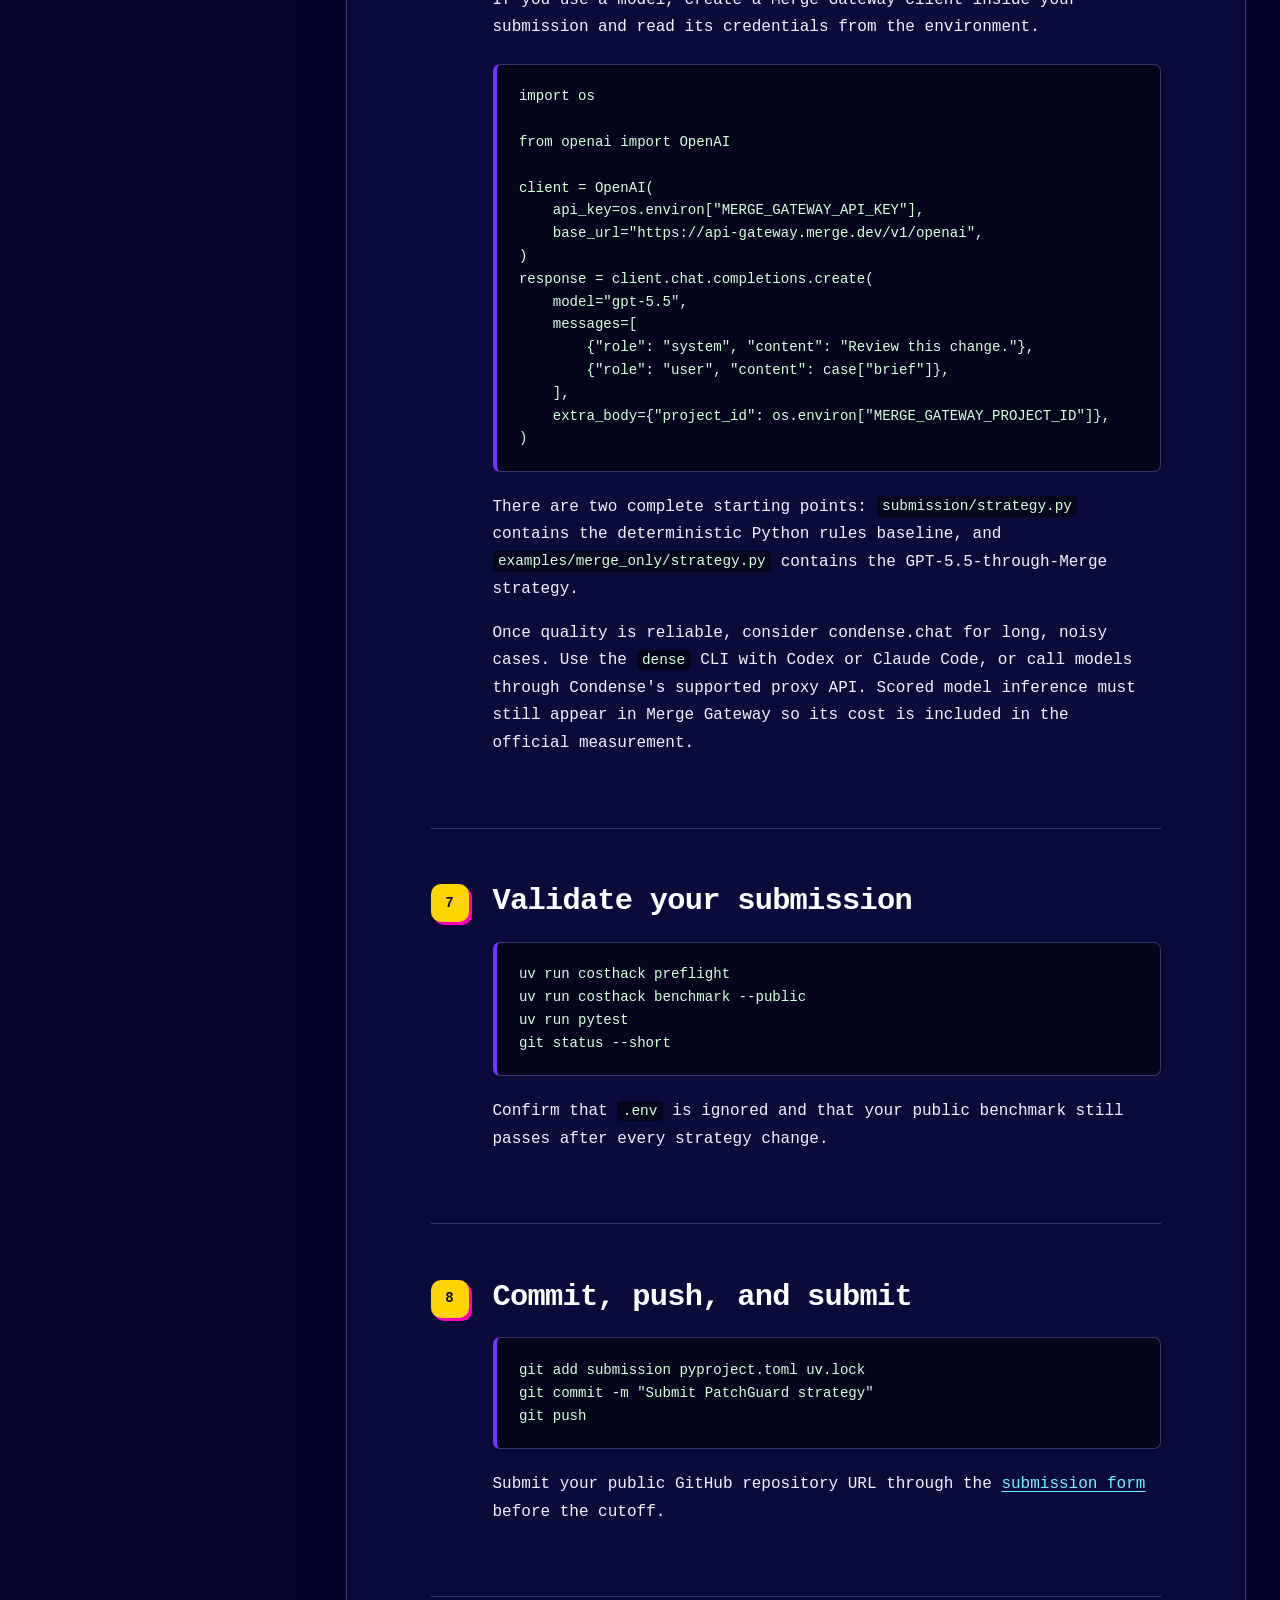
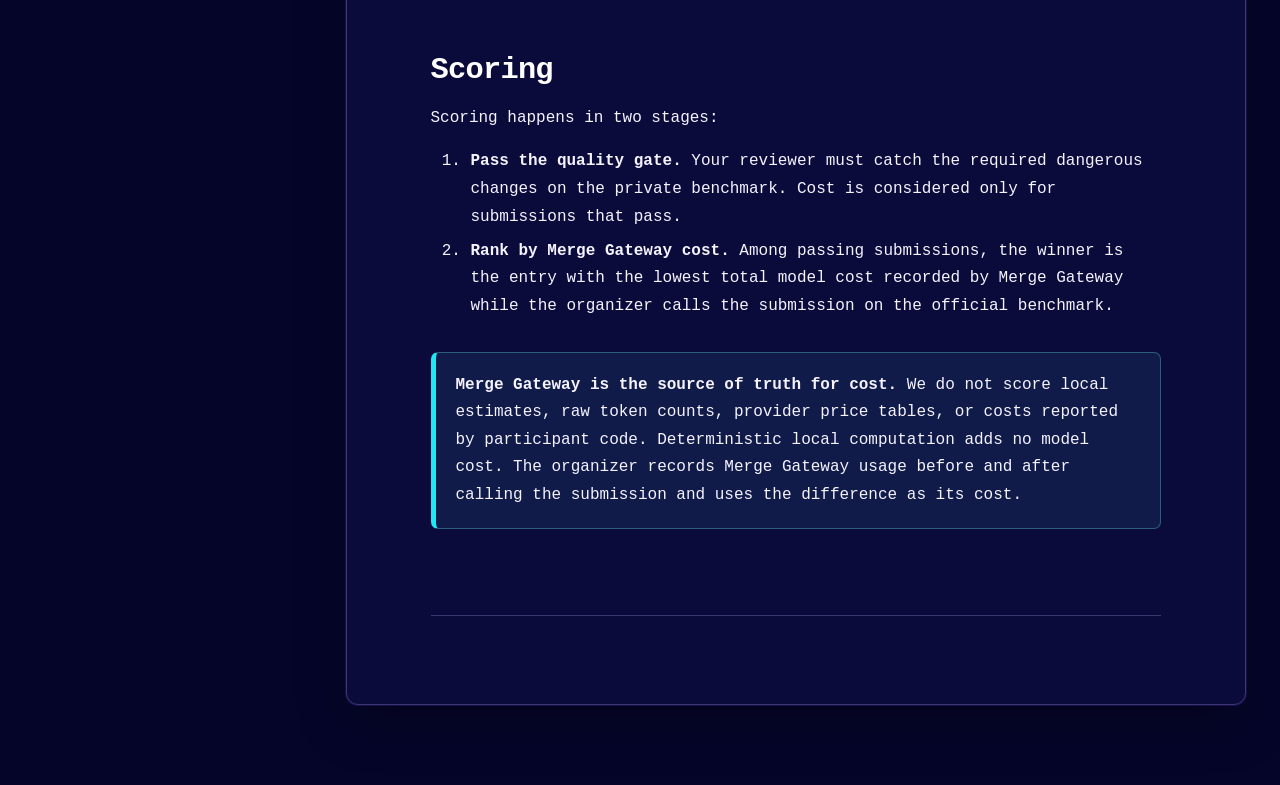
==== commit 551900b5: "Deploy dedicated leaderboard page" ====
--- a/index.html
+++ b/index.html
@@ -9,13 +9,13 @@
     />
     <title>The London AI Cost Hackathon</title>
     <link rel="stylesheet" href="styles.css" />
-    <script src="leaderboard.js" defer></script>
   </head>
   <body>
     <a class="skip-link" href="#content">Skip to content</a>
 
     <header class="site-header">
       <nav aria-label="External links">
+        <a href="leaderboard.html">Leaderboard</a>
         <a href="https://github.com/kaashif/ai-cost-hack">GitHub</a>
         <a href="https://luma.com/i29x7bkv">Event</a>
       </nav>
@@ -25,7 +25,7 @@
       <aside class="sidebar">
         <nav aria-label="Guide sections">
           <a href="#overview">Overview</a>
-          <a href="#leaderboard">Leaderboard</a>
+          <a href="leaderboard.html">Leaderboard</a>
           <a href="#accounts">1. Sponsor accounts</a>
           <a href="#prerequisites">2. Prerequisites</a>
           <a href="#clone">3. Fork and clone</a>
@@ -67,40 +67,13 @@
             nothing.
           </div>
 
-          <section id="leaderboard">
-            <div class="section-heading">
-              <div>
-                <p class="eyebrow">Official results</p>
-                <h2>Leaderboard</h2>
-              </div>
-              <p class="leaderboard-updated" id="leaderboard-updated">
-                Waiting for judged submissions
-              </p>
-            </div>
-            <p>
-              Entries must pass the private quality gate. Eligible entries are ranked by
-              total model cost recorded by Merge Gateway—the lower, the better.
-            </p>
-            <div class="leaderboard-frame">
-              <table class="leaderboard-table">
-                <thead>
-                  <tr>
-                    <th scope="col">Rank</th>
-                    <th scope="col">Team</th>
-                    <th scope="col">Quality</th>
-                    <th scope="col">Cost</th>
-                  </tr>
-                </thead>
-                <tbody id="leaderboard-body">
-                  <tr>
-                    <td class="leaderboard-empty" colspan="4">
-                      Results will appear here after judging.
-                    </td>
-                  </tr>
-                </tbody>
-              </table>
-            </div>
-          </section>
+          <div class="leaderboard-promo">
+            <div>
+              <p class="eyebrow">Official results</p>
+              <strong>See who built the lowest-cost qualifying reviewer.</strong>
+            </div>
+            <a href="leaderboard.html">View leaderboard →</a>
+          </div>
 
           <section id="overview">
             <h2>What you are building</h2>
--- a/styles.css
+++ b/styles.css
@@ -295,16 +295,75 @@
   margin-top: 0;
 }
 
-.section-heading {
+.leaderboard-promo {
+  display: flex;
+  align-items: center;
+  justify-content: space-between;
+  gap: 1.25rem;
+  margin: 2rem 0 0.5rem;
+  padding: 1.15rem 1.25rem;
+  background: var(--surface-soft);
+  border: 1px solid var(--line);
+  border-left: 5px solid var(--yellow);
+  border-radius: 7px;
+}
+
+.leaderboard-promo .eyebrow {
+  margin-bottom: 0.2rem;
+}
+
+.leaderboard-promo a {
+  flex: 0 0 auto;
+  padding: 0.65rem 0.85rem;
+  color: var(--canvas);
+  background: var(--yellow);
+  border-radius: 6px;
+  font-size: 0.84rem;
+  font-weight: 800;
+  text-decoration: none;
+}
+
+.leaderboard-promo a:hover,
+.leaderboard-promo a:focus-visible {
+  color: var(--canvas);
+  background: white;
+}
+
+.leaderboard-page {
+  width: min(100% - 3rem, 1080px);
+  margin: 0 auto;
+  padding: 3.5rem 0 6rem;
+}
+
+.back-link {
+  display: inline-block;
+  margin-bottom: 1.25rem;
+  font-size: 0.88rem;
+  font-weight: 700;
+  text-decoration: none;
+}
+
+.leaderboard-card {
+  padding: clamp(2rem, 6vw, 5rem);
+  background: var(--surface);
+  border: 1px solid var(--line);
+  border-radius: 12px;
+  box-shadow: var(--shadow);
+}
+
+.leaderboard-card h1 {
+  margin-bottom: 0;
+}
+
+.leaderboard-card .lead {
+  margin-top: 1.5rem;
+}
+
+.leaderboard-hero {
   display: flex;
   align-items: end;
   justify-content: space-between;
-  gap: 1.5rem;
-  margin-bottom: 1rem;
-}
-
-.section-heading h2 {
-  margin-bottom: 0;
+  gap: 2rem;
 }
 
 .eyebrow {
@@ -391,6 +450,13 @@
   padding-block: 2rem !important;
   color: var(--muted);
   text-align: center !important;
+}
+
+.leaderboard-method {
+  max-width: 72ch;
+  margin: 1.5rem 0 0;
+  color: var(--muted);
+  font-size: 0.78rem;
 }
 
 .note,
@@ -528,10 +594,29 @@
     text-align: left;
   }
 
-  .section-heading {
+  .leaderboard-promo {
     align-items: flex-start;
     flex-direction: column;
-    gap: 0.5rem;
+  }
+
+  .leaderboard-page {
+    width: min(100% - 1.25rem, 760px);
+    padding-top: 1.25rem;
+  }
+
+  .leaderboard-card {
+    padding: 2.25rem 1.35rem;
+    border-radius: 8px;
+  }
+
+  .leaderboard-card h1 {
+    font-size: 2.65rem;
+  }
+
+  .leaderboard-hero {
+    align-items: flex-start;
+    flex-direction: column;
+    gap: 0.75rem;
   }
 
   .leaderboard-updated {
